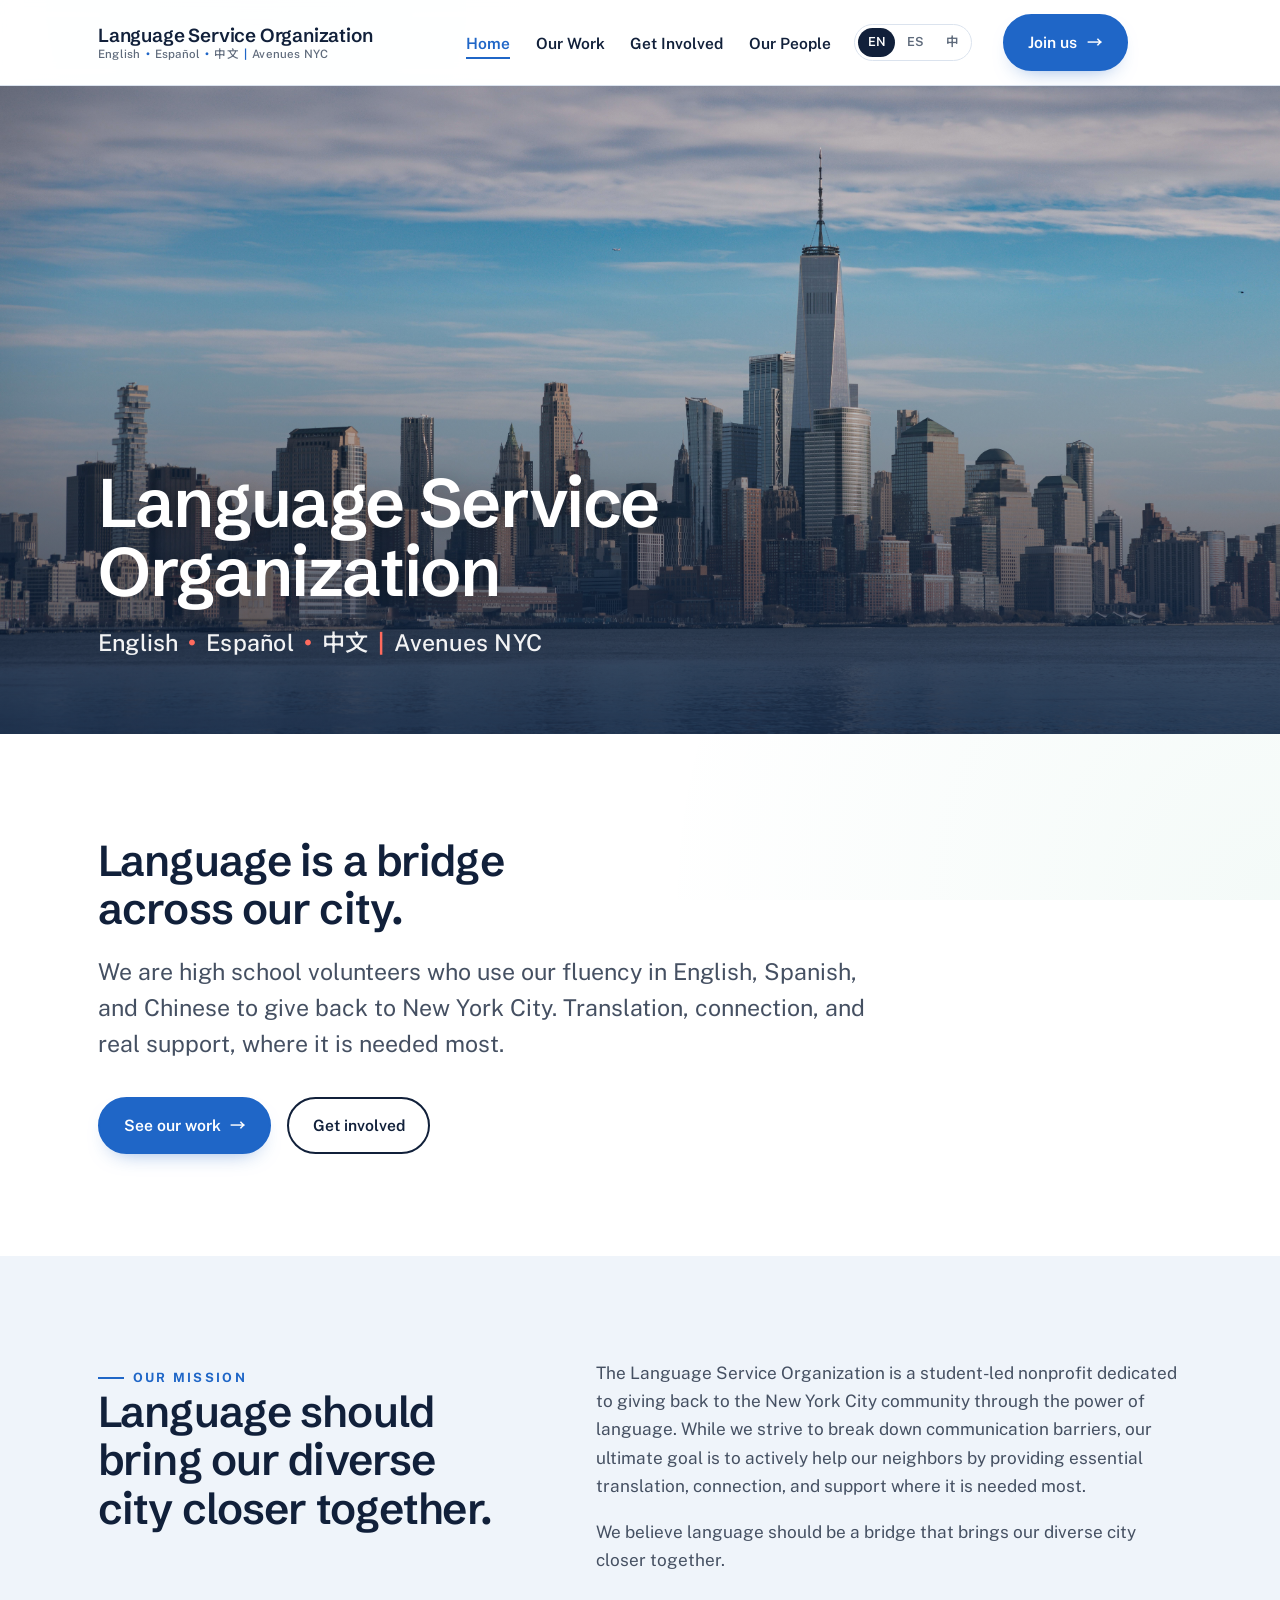
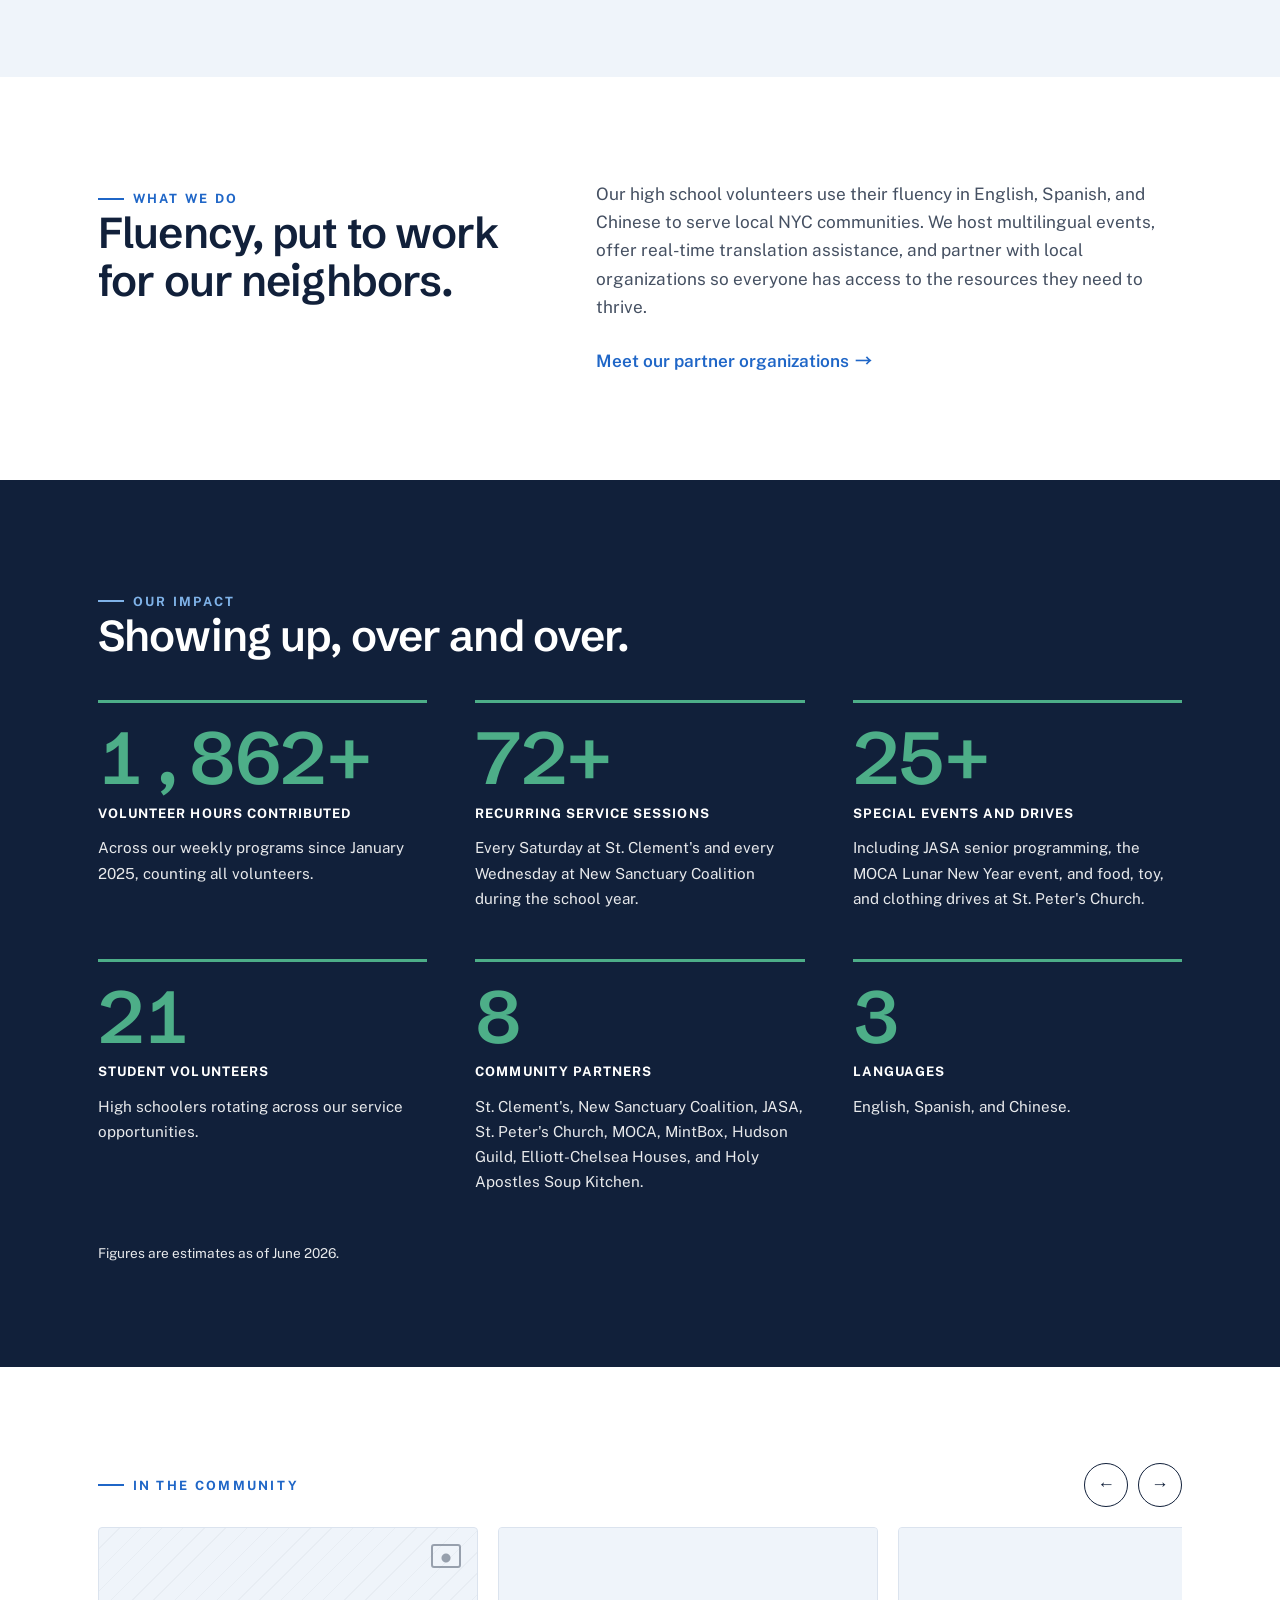
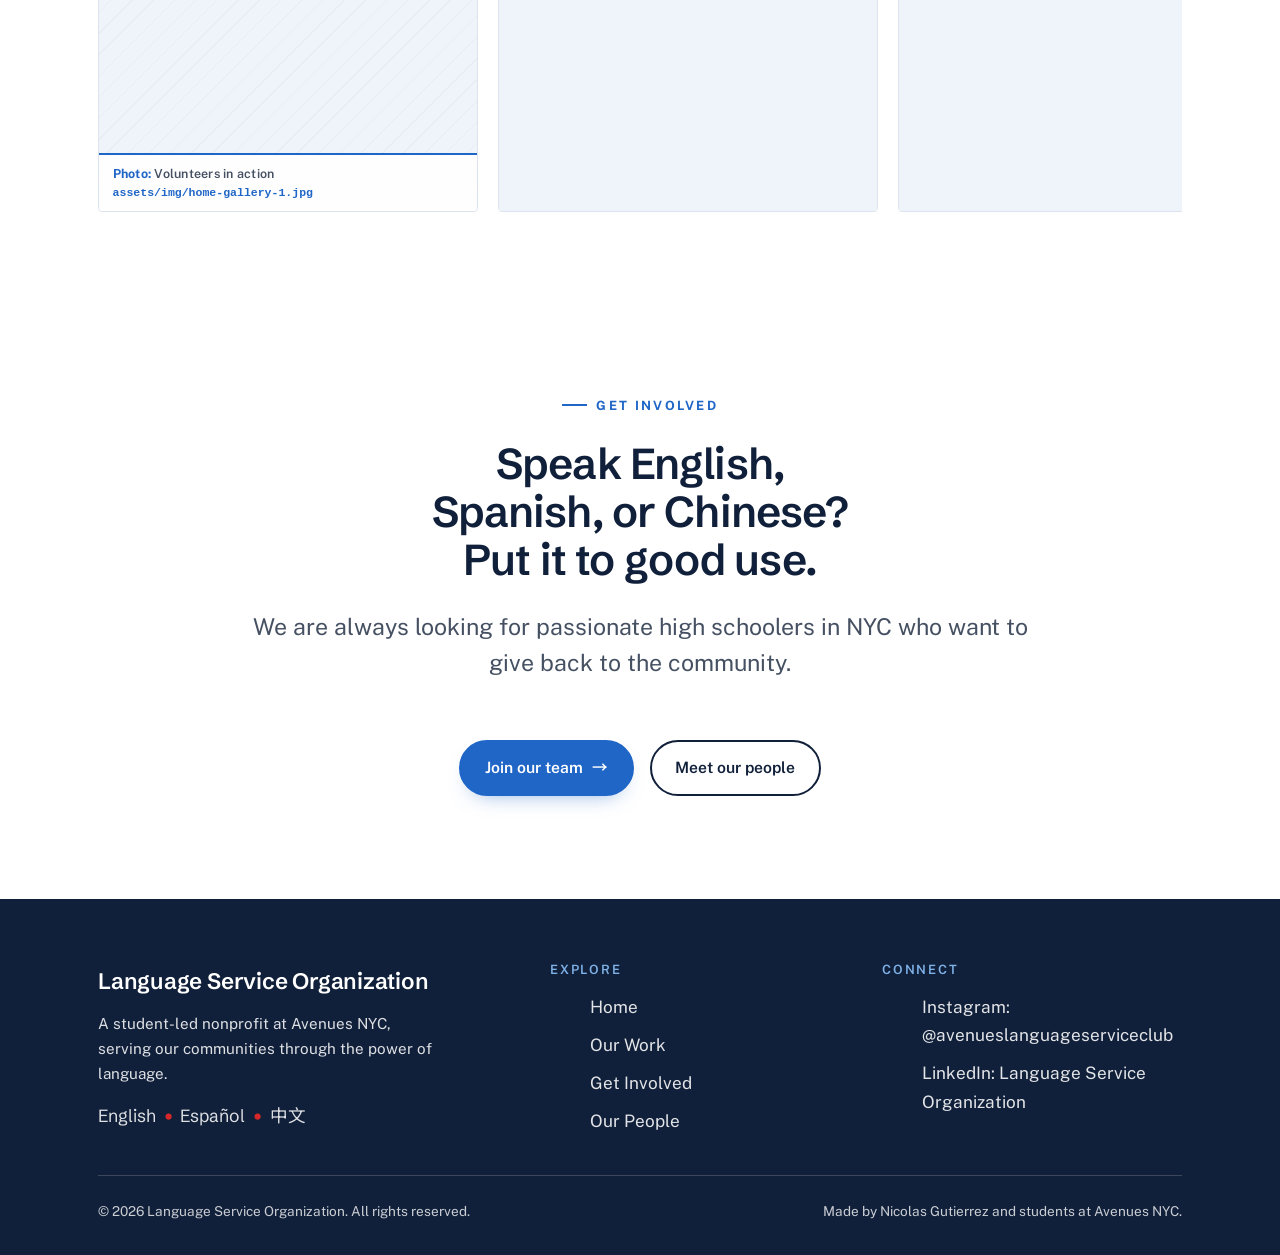
==== index.html @ 4ca7ca71 "Move Our impact section above the photo gallery on the home page" ====
<!DOCTYPE html>
<html lang="en">
<head>
  <meta charset="UTF-8" />
  <meta name="viewport" content="width=device-width, initial-scale=1.0" />
  <title>Language Service Organization | Avenues NYC</title>
  <meta name="description" content="A student-led nonprofit at Avenues NYC using English, Spanish, and Chinese to serve New York City communities through translation, connection, and support." />

  <!-- Canonical URL: the exact host + path GitHub Pages serves this page at -->
  <link rel="canonical" href="https://languageserviceclub.com/" />
  <!-- Google Search Console verification (HTML-tag method). The head is static, so
       Google sees this without running JS. TODO: replace REPLACE_WITH_GSC_TOKEN with the
       exact content value GSC gives you under "HTML tag", then keep this tag permanently. -->
  <meta name="google-site-verification" content="REPLACE_WITH_GSC_TOKEN" />

  <!-- Open Graph (link previews on Facebook, LinkedIn, iMessage, Slack, etc.) -->
  <meta property="og:type" content="website" />
  <meta property="og:site_name" content="Language Service Organization" />
  <meta property="og:locale" content="en_US" />
  <meta property="og:title" content="Language Service Organization | Avenues NYC" />
  <meta property="og:description" content="A student-led nonprofit at Avenues NYC using English, Spanish, and Chinese to serve New York City communities through translation, connection, and support." />
  <meta property="og:url" content="https://languageserviceclub.com/" />
  <meta property="og:image" content="https://languageserviceclub.com/assets/img/home-hero.jpg" />
  <!-- Twitter / X card -->
  <meta name="twitter:card" content="summary_large_image" />
  <meta name="twitter:title" content="Language Service Organization | Avenues NYC" />
  <meta name="twitter:description" content="A student-led nonprofit at Avenues NYC using English, Spanish, and Chinese to serve New York City communities through translation, connection, and support." />
  <meta name="twitter:image" content="https://languageserviceclub.com/assets/img/home-hero.jpg" />

  <!-- Structured data: the organization (same entity across every page) -->
  <script type="application/ld+json">
  {
    "@context": "https://schema.org",
    "@type": "Organization",
    "name": "Language Service Organization",
    "alternateName": "LSO",
    "url": "https://languageserviceclub.com/",
    "description": "A student-led nonprofit at Avenues NYC using English, Spanish, and Chinese to serve New York City communities through translation, connection, and support.",
    "sameAs": [
      "https://www.linkedin.com/company/language-service-organization/",
      "https://www.instagram.com/avenueslanguageserviceclub"
    ]
  }
  </script>

  <link rel="preconnect" href="https://fonts.googleapis.com" />
  <link rel="preconnect" href="https://fonts.gstatic.com" crossorigin />
  <link href="https://fonts.googleapis.com/css2?family=Schibsted+Grotesk:wght@400;500;600;700&family=Public+Sans:ital,wght@0,400;0,500;0,600;0,700;1,400&family=Noto+Sans+SC:wght@400;500;700&display=swap" rel="stylesheet" />
  <link rel="stylesheet" href="assets/css/styles.css" />
</head>
<body>
  <a class="skip-link" href="#main">Skip to content</a>

  <!-- ============ HEADER / NAV ============ -->
  <header class="site-header">
    <div class="wrap nav">
      <a class="brand" href="index.html" aria-label="Language Service Organization home">
        <span class="brand__name">Language Service Organization</span>
        <span class="brand__tag">English <span class="dot">•</span> Español <span class="dot">•</span> 中文 <span class="dot">|</span> Avenues NYC</span>
      </a>

      <button class="nav__toggle" aria-expanded="false" aria-controls="nav-menu" aria-label="Open menu">
        <span></span>
      </button>

      <nav class="nav__menu" id="nav-menu" aria-label="Primary">
        <ul class="nav__links">
          <li><a href="index.html" aria-current="page" data-i18n="nav.home">Home</a></li>
          <li><a href="our-work.html" data-i18n="nav.work">Our Work</a></li>
          <li><a href="get-involved.html" data-i18n="nav.involved">Get Involved</a></li>
          <li><a href="our-people.html" data-i18n="nav.people">Our People</a></li>
        </ul>
        <div class="lang-switch" role="group" aria-label="Choose language">
          <button type="button" data-lang="en" aria-pressed="true">EN</button>
          <button type="button" data-lang="es">ES</button>
          <button type="button" data-lang="zh">中</button>
        </div>
        <a class="btn nav__cta" href="get-involved.html" data-i18n="nav.cta">Join us <span class="arrow" aria-hidden="true">&rarr;</span></a>
      </nav>
      <div class="nav-backdrop" aria-hidden="true"></div>
    </div>
  </header>

  <main id="main">
    <!-- ============ HERO BANNER (full-width, shared component) ============ -->
    <section class="hero-banner" aria-label="Language Service Organization">
      <div class="placeholder hero-banner__bg" aria-hidden="true">
        <p class="placeholder__label">NYC skyline or volunteers at a community event <span class="placeholder__file">assets/img/home-hero.jpg</span></p>
        <img class="placeholder__img" src="assets/img/home-hero.jpg" alt="" />
      </div>
      <div class="hero-banner__overlay" aria-hidden="true"></div>
      <div class="wrap hero-banner__inner">
        <h1 class="hero-banner__name" data-load="2">Language Service Organization</h1>
        <p class="hero-banner__tag" data-load="3">English <span class="dot">•</span> Español <span class="dot">•</span> 中文 <span class="dot">|</span> Avenues NYC</p>
      </div>
    </section>

    <!-- ============ INTRO ============ -->
    <section class="section intro" aria-labelledby="intro-h">
      <div class="wrap">
        <h2 class="intro__title" id="intro-h" data-reveal>Language is a bridge across our city.</h2>
        <p class="lede" data-reveal data-delay="1">We are high school volunteers who use our fluency in English, Spanish, and Chinese to give back to New York City. Translation, connection, and real support, where it is needed most.</p>
        <div class="hero__actions" data-reveal data-delay="2">
          <a class="btn" href="our-work.html">See our work <span class="arrow" aria-hidden="true">&rarr;</span></a>
          <a class="btn btn--ghost" href="get-involved.html">Get involved</a>
        </div>
      </div>
    </section>

    <!-- ============ MISSION ============ -->
    <section class="section section--paper-deep" aria-labelledby="mission-h">
      <div class="wrap split">
        <div class="split__aside" data-reveal>
          <span class="kicker">Our mission</span>
          <h2 id="mission-h">Language should bring our diverse city closer together.</h2>
        </div>
        <div class="split__main prose" data-reveal data-delay="1">
          <p>The Language Service Organization is a student-led nonprofit dedicated to giving back to the New York City community through the power of language. While we strive to break down communication barriers, our ultimate goal is to actively help our neighbors by providing essential translation, connection, and support where it is needed most.</p>
          <p>We believe language should be a bridge that brings our diverse city closer together.</p>
        </div>
      </div>
    </section>

    <!-- ============ WHAT WE DO ============ -->
    <section class="section" aria-labelledby="what-h">
      <div class="wrap split">
        <div class="split__aside" data-reveal>
          <span class="kicker">What we do</span>
          <h2 id="what-h">Fluency, put to work for our neighbors.</h2>
        </div>
        <div class="split__main prose" data-reveal data-delay="1">
          <p>Our high school volunteers use their fluency in English, Spanish, and Chinese to serve local NYC communities. We host multilingual events, offer real-time translation assistance, and partner with local organizations so everyone has access to the resources they need to thrive.</p>
          <p class="card__link"><a class="link-arrow" href="our-work.html">Meet our partner organizations <span aria-hidden="true">&rarr;</span></a></p>
        </div>
      </div>
    </section>

    <!-- ============ IMPACT STATS ============ -->
    <section class="section section--ink" aria-labelledby="impact-h">
      <div class="wrap">
        <span class="kicker" data-reveal>Our impact</span>
        <h2 id="impact-h" data-reveal>Showing up, over and over.</h2>
        <div class="impact-grid">
          <div class="stat" data-reveal>
            <div class="stat__num" data-count="2200" data-suffix="+">2,200+</div>
            <div class="stat__label">Volunteer hours contributed</div>
            <p class="stat__desc">Across our weekly programs since January 2025, counting all volunteers.</p>
          </div>
          <div class="stat" data-reveal data-delay="1">
            <div class="stat__num" data-count="85" data-suffix="+">85+</div>
            <div class="stat__label">Recurring service sessions</div>
            <p class="stat__desc">Every Saturday at St. Clement's and every Wednesday at New Sanctuary Coalition during the school year.</p>
          </div>
          <div class="stat" data-reveal data-delay="2">
            <div class="stat__num" data-count="30" data-suffix="+">30+</div>
            <div class="stat__label">Special events and drives</div>
            <p class="stat__desc">Including JASA senior programming, the MOCA Lunar New Year event, and food, toy, and clothing drives at St. Peter's Church.</p>
          </div>
          <div class="stat" data-reveal>
            <div class="stat__num" data-count="25">25</div>
            <div class="stat__label">Student volunteers</div>
            <p class="stat__desc">High schoolers rotating across our service opportunities.</p>
          </div>
          <div class="stat" data-reveal data-delay="1">
            <div class="stat__num" data-count="9">9</div>
            <div class="stat__label">Community partners</div>
            <p class="stat__desc">St. Clement's, New Sanctuary Coalition, JASA, St. Peter's Church, MOCA, MintBox, Hudson Guild, Elliott-Chelsea Houses, and Holy Apostles Soup Kitchen.</p>
          </div>
          <div class="stat" data-reveal data-delay="2">
            <div class="stat__num" data-count="3">3</div>
            <div class="stat__label">Languages</div>
            <p class="stat__desc">English, Spanish, and Chinese.</p>
          </div>
        </div>
        <p class="impact-note" data-reveal>Figures are estimates as of June 2026.</p>
      </div>
    </section>

    <!-- ============ PHOTO GALLERY (scrollable) ============ -->
    <section class="section section--tight" aria-label="Photos from our work">
      <div class="wrap">
        <div class="gallery" data-gallery data-reveal>
          <div class="gallery__head">
            <span class="kicker">In the community</span>
            <div class="gallery__controls">
              <button type="button" class="gallery__btn" data-gallery-prev aria-label="Previous photos"><span aria-hidden="true">&larr;</span></button>
              <button type="button" class="gallery__btn" data-gallery-next aria-label="Next photos"><span aria-hidden="true">&rarr;</span></button>
            </div>
          </div>
          <div class="gallery__track" tabindex="0" role="group" aria-label="Photo gallery, scroll to see more">
            <div class="placeholder">
              <p class="placeholder__label">Volunteers in action <span class="placeholder__file">assets/img/home-gallery-1.jpg</span></p>
              <img loading="lazy" decoding="async" class="placeholder__img" src="assets/img/home-gallery-1.jpg" alt="LSO volunteers helping at a community event" />
            </div>
            <div class="placeholder">
              <p class="placeholder__label">A multilingual event <span class="placeholder__file">assets/img/home-gallery-2.jpg</span></p>
              <img loading="lazy" decoding="async" class="placeholder__img" src="assets/img/home-gallery-2.jpg" alt="A multilingual LSO event with community members" />
            </div>
            <div class="placeholder">
              <p class="placeholder__label">Our team together <span class="placeholder__file">assets/img/home-gallery-3.jpg</span></p>
              <img loading="lazy" decoding="async" class="placeholder__img" src="assets/img/home-gallery-3.jpg" alt="The LSO team together" />
            </div>
            <div class="placeholder">
              <p class="placeholder__label">Serving the community <span class="placeholder__file">assets/img/home-gallery-4.jpg</span></p>
              <img loading="lazy" decoding="async" class="placeholder__img" src="assets/img/home-gallery-4.jpg" alt="LSO volunteers serving the community" />
            </div>
            <div class="placeholder">
              <p class="placeholder__label">A celebration <span class="placeholder__file">assets/img/home-gallery-5.jpg</span></p>
              <img loading="lazy" decoding="async" class="placeholder__img" src="assets/img/home-gallery-5.jpg" alt="A cultural celebration hosted by LSO" />
            </div>
            <div class="placeholder">
              <p class="placeholder__label">Volunteers at work <span class="placeholder__file">assets/img/home-gallery-6.jpg</span></p>
              <img loading="lazy" decoding="async" class="placeholder__img" src="assets/img/home-gallery-6.jpg" alt="LSO volunteers at work" />
            </div>
          </div>
        </div>
      </div>
    </section>

    <!-- ============ CTA BAND ============ -->
    <section class="section cta-band" aria-labelledby="cta-h">
      <div class="wrap">
        <span class="kicker" data-reveal>Get involved</span>
        <h2 id="cta-h" data-reveal>Speak English, Spanish, or Chinese? Put it to good use.</h2>
        <p class="lede" data-reveal data-delay="1">We are always looking for passionate high schoolers in NYC who want to give back to the community.</p>
        <div class="hero__actions" data-reveal data-delay="2">
          <a class="btn" href="get-involved.html">Join our team <span class="arrow" aria-hidden="true">&rarr;</span></a>
          <a class="btn btn--ghost" href="our-people.html">Meet our people</a>
        </div>
      </div>
    </section>
  </main>

  <!-- ============ FOOTER ============ -->
  <footer class="site-footer">
    <div class="wrap">
      <div class="footer__top">
        <div class="footer__brand">
          <span class="brand__name">Language Service Organization</span>
          <p>A student-led nonprofit at Avenues NYC, serving our communities through the power of language.</p>
          <p class="trilingual-mini">English <span class="dot">•</span> Español <span class="dot">•</span> 中文</p>
        </div>
        <div class="footer__col">
          <h4>Explore</h4>
          <ul>
            <li><a href="index.html">Home</a></li>
            <li><a href="our-work.html">Our Work</a></li>
            <li><a href="get-involved.html">Get Involved</a></li>
            <li><a href="our-people.html">Our People</a></li>
          </ul>
        </div>
        <div class="footer__col">
          <h4>Connect</h4>
          <ul>
            <li><a href="https://instagram.com/avenueslanguageserviceclub" target="_blank" rel="noopener">Instagram: @avenueslanguageserviceclub</a></li>
            <li><a href="https://www.linkedin.com/company/111957608/" target="_blank" rel="noopener">LinkedIn: Language Service Organization</a></li>
          </ul>
        </div>
      </div>
      <div class="footer__bottom">
        <span>&copy; <span data-year>2026</span> Language Service Organization. All rights reserved.</span>
        <span>Made by Nicolas Gutierrez and students at Avenues NYC.</span>
      </div>
    </div>
  </footer>

  <script src="assets/js/main.js" defer></script>
</body>
</html>
---- assets/css/styles.css ----
/* =========================================================================
   Language Service Organization
   Aesthetic: "Clear Civic"
   - White and light blue-grey backgrounds, near-black navy text
   - Navy as the dominant dark, blue as the primary accent, green as the
     secondary highlight, red reserved for the language-separator dots
   - Fraunces (display serif) + Public Sans (civic body) + Noto SC (CJK)
   - The trilingual tagline's bullet becomes a recurring connective motif
   ========================================================================= */

/* ---------- Design tokens ----------
   Note: a few legacy variable names are kept (--paper, --vermilion, --marigold)
   so the rest of the stylesheet stays stable. Their VALUES now carry the new
   palette: --vermilion is the primary blue, --marigold is the green highlight,
   --paper is white. Plain-named tokens below are preferred for new code.       */
:root {
  /* Palette */
  --white:        #FFFFFF;
  --bg-alt:       #EFF4FA;   /* light blue-grey alternating sections */
  --bg-tint:      #E1ECF7;   /* light blue tint (placeholders, badges) */
  --navy:         #14315B;   /* dominant dark: footer, impact band */
  --navy-deep:    #0E2342;
  --blue:         #1F66C7;   /* primary accent: buttons, links, nav */
  --blue-deep:    #154E9E;
  --blue-light:   #7FB2E8;   /* light blue accent on dark backgrounds */
  --green:        #1F8A66;   /* secondary accent (muted) */
  --green-light:  #4DAE88;   /* soft green highlight on dark backgrounds */
  --red:          #D62828;   /* the language-separator dot motif */
  --red-deep:     #B11E1E;

  /* Legacy aliases mapped to the new palette */
  --paper:        var(--white);
  --paper-deep:   var(--bg-alt);
  --ink:          #11203A;   /* near-black navy text */
  --ink-soft:     #455062;   /* grey body text */
  --ink-faint:    #5E6A7B;   /* readable grey for small meta text */
  --vermilion:    var(--blue);
  --vermilion-deep:var(--blue-deep);
  --marigold:     var(--green-light);
  --sage:         var(--green);
  --line:         #DBE3EE;
  --paper-card:   #FFFFFF;

  /* Type */
  --font-display: "Schibsted Grotesk", "Noto Sans SC", -apple-system, BlinkMacSystemFont, "Segoe UI", Helvetica, sans-serif;
  --font-body:    "Public Sans", "Noto Sans SC", -apple-system, BlinkMacSystemFont, "Segoe UI", Helvetica, sans-serif;

  /* Spacing scale */
  --space-1: 0.5rem;
  --space-2: 1rem;
  --space-3: 1.5rem;
  --space-4: 2.5rem;
  --space-5: 4rem;
  --space-6: 6rem;
  --space-7: 9rem;

  /* Layout */
  --maxw: 1180px;
  --gutter: clamp(1.25rem, 5vw, 4rem);
  --radius: 4px;

  --shadow: 0 1px 0 var(--line), 0 18px 40px -28px rgba(21, 34, 50, 0.45);
  --ease: cubic-bezier(0.22, 1, 0.36, 1);
}

/* ---------- Reset ---------- */
*, *::before, *::after { box-sizing: border-box; }
* { margin: 0; }
html { -webkit-text-size-adjust: 100%; scroll-behavior: smooth; }
@media (prefers-reduced-motion: reduce) {
  html { scroll-behavior: auto; }
  *, *::before, *::after { animation-duration: 0.001ms !important; transition-duration: 0.001ms !important; }
}

body {
  font-family: var(--font-body);
  background: var(--paper);
  color: var(--ink);
  line-height: 1.65;
  font-size: clamp(1rem, 0.96rem + 0.2vw, 1.075rem);
  -webkit-font-smoothing: antialiased;
  text-rendering: optimizeLegibility;
  /* Faint tint via layered gradients (light blue + green) */
  background-image:
    radial-gradient(circle at 20% 0%, rgba(31, 102, 199, 0.05), transparent 45%),
    radial-gradient(circle at 100% 100%, rgba(31, 158, 115, 0.05), transparent 40%);
  background-attachment: fixed;
}

img { max-width: 100%; display: block; }
a { color: inherit; }

/* ---------- Typography ---------- */
h1, h2, h3, h4 {
  font-family: var(--font-display);
  font-weight: 600;
  line-height: 1.12;
  letter-spacing: -0.02em;
  text-wrap: balance;
}
h1 { font-size: clamp(2.4rem, 1.6rem + 3.4vw, 4.2rem); font-weight: 600; }
h2 { font-size: clamp(1.9rem, 1.4rem + 2vw, 2.7rem); }
h3 { font-size: clamp(1.25rem, 1.1rem + 0.8vw, 1.6rem); }
p { max-width: 64ch; }

.kicker {
  font-family: var(--font-body);
  font-size: 0.8rem;
  font-weight: 700;
  letter-spacing: 0.18em;
  text-transform: uppercase;
  color: var(--vermilion);
  display: inline-flex;
  align-items: center;
  gap: 0.7em;
}
.kicker::before {
  content: "";
  width: 1.6rem; height: 2px;
  background: var(--vermilion);
  display: inline-block;
}

/* The recurring connective dot motif (the language separator, in red) */
.dot { color: var(--red); font-weight: 700; padding: 0 0.15em; }

/* ---------- Layout helpers ---------- */
.wrap { width: min(100% - 2rem, var(--maxw)); margin-inline: auto; padding-inline: max(0px, calc((var(--gutter) - 1rem))); }
.section { padding-block: clamp(3.5rem, 8vw, var(--space-7)); }
.section--tight { padding-block: clamp(2.5rem, 5vw, var(--space-5)); }
.lede { font-size: clamp(1.15rem, 1.05rem + 0.5vw, 1.45rem); color: var(--ink-soft); max-width: 56ch; line-height: 1.55; }

/* Accessibility utilities */
.visually-hidden {
  position: absolute !important; width: 1px; height: 1px;
  padding: 0; margin: -1px; overflow: hidden; clip: rect(0 0 0 0); white-space: nowrap; border: 0;
}
.skip-link {
  position: absolute; left: 1rem; top: -100%;
  background: var(--ink); color: var(--paper);
  padding: 0.75rem 1.25rem; border-radius: var(--radius); z-index: 200;
  font-weight: 600; transition: top 0.2s var(--ease);
}
.skip-link:focus { top: 1rem; }

:focus-visible {
  outline: 3px solid var(--vermilion);
  outline-offset: 3px;
  border-radius: 2px;
}

/* ---------- Buttons & links ---------- */
.btn {
  --btn-bg: var(--vermilion);
  --btn-fg: var(--paper);
  display: inline-flex; align-items: center; gap: 0.6em;
  font-family: var(--font-body); font-weight: 600; font-size: 0.98rem;
  padding: 0.85em 1.5em;
  background: var(--btn-bg); color: var(--btn-fg);
  border: 2px solid var(--btn-bg);
  border-radius: 999px;
  text-decoration: none;
  cursor: pointer;
  transition: transform 0.25s var(--ease), background 0.25s var(--ease), color 0.25s var(--ease), box-shadow 0.25s var(--ease);
  box-shadow: 0 10px 22px -14px rgba(31, 102, 199, 0.65);
}
.btn:hover { transform: translateY(-2px); background: var(--vermilion-deep); border-color: var(--vermilion-deep); }
.btn .arrow { transition: transform 0.25s var(--ease); }
.btn:hover .arrow { transform: translateX(4px); }

.btn--ghost {
  --btn-bg: transparent; --btn-fg: var(--ink);
  border-color: var(--ink);
  box-shadow: none;
}
.btn--ghost:hover { background: var(--ink); color: var(--paper); border-color: var(--ink); }

.link-arrow {
  display: inline-flex; align-items: center; gap: 0.4em;
  font-weight: 600; color: var(--vermilion); text-decoration: none;
  border-bottom: 2px solid transparent;
  transition: border-color 0.2s var(--ease), gap 0.2s var(--ease);
}
.link-arrow:hover { border-color: var(--vermilion); gap: 0.7em; }

/* =========================================================================
   Header / Nav
   ========================================================================= */
.site-header {
  position: sticky; top: 0; z-index: 100;
  background: color-mix(in srgb, var(--paper) 88%, transparent);
  backdrop-filter: blur(10px);
  border-bottom: 1px solid var(--line);
}
.nav {
  display: flex; align-items: center; justify-content: space-between;
  gap: var(--space-2);
  padding-block: 0.9rem;
}
.brand {
  display: flex; flex-direction: column;
  text-decoration: none; color: var(--ink);
  line-height: 1.05;
}
.brand__name {
  font-family: var(--font-display); font-weight: 600;
  font-size: 1.18rem; letter-spacing: -0.01em;
}
.brand__tag {
  font-size: 0.72rem; color: var(--ink-faint); font-weight: 500;
  letter-spacing: 0.02em; margin-top: 0.15rem;
}
.brand__tag .dot { color: var(--vermilion); }

.nav__menu { display: flex; align-items: center; gap: clamp(0.9rem, 1.8vw, 1.8rem); }

.nav__links {
  display: flex; align-items: center; gap: clamp(1rem, 2vw, 2.2rem);
  list-style: none;
}
.nav__links a {
  text-decoration: none; color: var(--ink); font-weight: 600; font-size: 0.97rem;
  padding: 0.35rem 0; position: relative;
}
.nav__links a::after {
  content: ""; position: absolute; left: 0; bottom: -2px; height: 2px; width: 0;
  background: var(--vermilion); transition: width 0.25s var(--ease);
}
.nav__links a:hover::after,
.nav__links a[aria-current="page"]::after { width: 100%; }
.nav__links a[aria-current="page"] { color: var(--vermilion); }

.nav__cta { margin-left: 0.5rem; }

/* Language switcher scaffold (English only for now; wired for es/zh later) */
.lang-switch {
  display: inline-flex; gap: 0.15rem; align-items: center;
  border: 1px solid var(--line); border-radius: 999px; padding: 0.2rem;
}
.lang-switch button {
  font: inherit; font-size: 0.78rem; font-weight: 600;
  border: 0; background: transparent; color: var(--ink-faint);
  padding: 0.25rem 0.6rem; border-radius: 999px; cursor: pointer;
  transition: background 0.2s var(--ease), color 0.2s var(--ease);
}
.lang-switch button[aria-pressed="true"] { background: var(--ink); color: var(--paper); }
.lang-switch button:disabled { cursor: not-allowed; opacity: 0.55; }

/* Hamburger */
.nav__toggle {
  display: none;
  background: transparent; border: 1px solid var(--line); border-radius: var(--radius);
  width: 44px; height: 44px; cursor: pointer; padding: 0;
  align-items: center; justify-content: center;
}
.nav__toggle span, .nav__toggle span::before, .nav__toggle span::after {
  content: ""; display: block; width: 22px; height: 2px; background: var(--ink);
  transition: transform 0.3s var(--ease), opacity 0.2s var(--ease);
}
.nav__toggle span { position: relative; }
.nav__toggle span::before { position: absolute; top: -7px; }
.nav__toggle span::after { position: absolute; top: 7px; }
.nav__toggle[aria-expanded="true"] span { background: transparent; }
.nav__toggle[aria-expanded="true"] span::before { transform: translateY(7px) rotate(45deg); }
.nav__toggle[aria-expanded="true"] span::after { transform: translateY(-7px) rotate(-45deg); }

@media (max-width: 860px) {
  .nav__toggle { display: inline-flex; }
  .nav__menu {
    position: fixed; inset: 0 0 0 auto; width: min(82vw, 340px);
    background: var(--paper); border-left: 1px solid var(--line);
    transform: translateX(100%); transition: transform 0.35s var(--ease);
    padding: 6rem var(--gutter) 2rem; box-shadow: -30px 0 60px -40px rgba(21,34,50,0.5);
    display: flex; flex-direction: column; align-items: flex-start;
  }
  .nav__menu[data-open="true"] { transform: translateX(0); }
  .nav__links { flex-direction: column; align-items: flex-start; gap: 1.4rem; font-size: 1.15rem; }
  .nav__links a { font-size: 1.15rem; }
  .nav__cta { margin: 1rem 0 0; }
  .lang-switch { margin-top: 1.5rem; }
  .nav-backdrop {
    position: fixed; inset: 0; background: rgba(21,34,50,0.4);
    opacity: 0; pointer-events: none; transition: opacity 0.3s var(--ease); z-index: 90;
  }
  .nav-backdrop[data-open="true"] { opacity: 1; pointer-events: auto; }
}

/* =========================================================================
   Hero banner (full-width photo with overlaid wordmark)
   ========================================================================= */
.hero-banner {
  position: relative; isolation: isolate; overflow: hidden;
  display: flex; align-items: flex-end;
  min-height: clamp(440px, 72vh, 700px);
  background: var(--navy);
}
.hero__actions { display: flex; flex-wrap: wrap; gap: 1rem; margin-top: 2.2rem; }

/* The labeled placeholder fills the banner; darkened so white text reads */
.placeholder.hero-banner__bg {
  position: absolute; inset: 0; z-index: 0; min-height: 0;
  border: 0; border-radius: 0; align-items: flex-start;
  background:
    repeating-linear-gradient(135deg, transparent 0 16px, rgba(255,255,255,0.045) 16px 17px),
    var(--navy);
}
.hero-banner__bg .placeholder__label {
  width: auto; margin: 1.1rem; border-top: 0;
  border: 1px solid color-mix(in srgb, var(--paper) 35%, transparent);
  border-radius: 999px;
}
/* Gradient overlay: clearer at top, darker at the bottom for the text */
.hero-banner__overlay {
  position: absolute; inset: 0; z-index: 1; pointer-events: none;
  background: linear-gradient(to bottom,
    rgba(14,35,66,0.20) 0%,
    rgba(14,35,66,0.05) 32%,
    rgba(14,35,66,0.55) 76%,
    rgba(14,35,66,0.82) 100%);
}
.hero-banner__inner {
  position: relative; z-index: 2; color: var(--paper);
  padding-block: clamp(2.5rem, 6vw, 4.5rem);
}
.hero-banner .kicker { color: var(--blue-light); }
.hero-banner .kicker::before { background: var(--blue-light); }
.hero-banner__name {
  margin-top: 0.85rem; color: #fff;
  font-size: clamp(2.2rem, 1.4rem + 3.6vw, 4.4rem);
  line-height: 1.02; max-width: 18ch;
  text-shadow: 0 2px 24px rgba(0,0,0,0.30);
}
.hero-banner__tag {
  margin-top: 1.05rem;
  font-size: clamp(1.05rem, 0.92rem + 0.7vw, 1.45rem);
  font-weight: 500; letter-spacing: 0.01em;
  color: color-mix(in srgb, #fff 94%, transparent);
}
.hero-banner__tag .dot { color: #FF6B5E; }
.hero-banner__badge {
  display: inline-flex; align-items: baseline; gap: 0.5em;
  margin-top: 1.6rem; padding: 0.55rem 1.1rem;
  border: 1px solid color-mix(in srgb, var(--paper) 40%, transparent);
  border-radius: 999px; backdrop-filter: blur(4px);
  background: color-mix(in srgb, var(--navy) 35%, transparent);
  font-size: 0.92rem; font-weight: 600; letter-spacing: 0.02em;
}
.hero-banner__badge b { font-family: var(--font-display); font-size: 1.25rem; color: var(--marigold); }

/* Shorter banner on small screens, text still scales via clamp */
@media (max-width: 640px) {
  .hero-banner { min-height: clamp(320px, 56vh, 440px); }
  .hero-banner__name { max-width: 100%; }
}

/* Intro statement below the banner */
.intro__title { max-width: 20ch; }
.intro .lede { margin-top: 1.3rem; }

/* =========================================================================
   Photo placeholders (clearly labeled)
   ========================================================================= */
.placeholder {
  position: relative;
  background:
    repeating-linear-gradient(135deg, transparent 0 14px, rgba(21,34,50,0.035) 14px 15px),
    var(--paper-deep);
  border: 1px solid var(--line);
  border-radius: var(--radius);
  display: flex; align-items: flex-end; justify-content: flex-start;
  overflow: hidden; min-height: 180px;
  color: var(--ink-soft);
}
.placeholder::before {
  content: "";
  position: absolute; top: 1rem; right: 1rem;
  width: 30px; height: 24px; border-radius: 3px;
  border: 2px solid var(--ink-faint);
  background:
    radial-gradient(circle at 50% 60%, var(--ink-faint) 0 4px, transparent 5px);
  opacity: 0.6;
}
.placeholder__label {
  position: relative;
  font-size: 0.78rem; font-weight: 600; letter-spacing: 0.02em; line-height: 1.4;
  background: color-mix(in srgb, var(--paper) 92%, transparent);
  border-top: 2px solid var(--vermilion);
  padding: 0.6rem 0.85rem; margin: 0;
  width: 100%;
}
.placeholder__label::before { content: "Photo: "; color: var(--vermilion); font-weight: 700; }
/* The exact file name to upload for this slot */
.placeholder__file {
  display: block; margin-top: 0.2rem;
  font-family: ui-monospace, SFMono-Regular, Menlo, Consolas, monospace;
  font-size: 0.72rem; font-weight: 600; color: var(--blue);
  letter-spacing: 0; word-break: break-all;
}
/* The real photo: covers the placeholder once it loads, hidden by JS if missing.
   DEFAULT = object-fit: cover, so any photo (landscape, portrait, or square)
   fills its tile and crops to the centre. The tile's shape is set by its
   container, so every tile in a row stays the same size no matter the original
   image. To shift the crop on one photo, add inline object-position to it. */
.placeholder__img {
  position: absolute; inset: 0; z-index: 2;
  width: 100%; height: 100%; object-fit: cover; object-position: 50% 50%; display: block;
  background: var(--bg-alt);
}
/* OVERRIDE: show a photo in FULL with no cropping (object-fit: contain).
   Add the class `is-full` to that one <img>, e.g.
     <img class="placeholder__img is-full" src="assets/img/event-jasa1.jpg" alt="..." />
   The whole image is shown, letterboxed on a soft matte where it doesn't fill
   the tile. Use it for photos where cropping would cut off something important. */
.placeholder__img.is-full {
  object-fit: contain;
  background: var(--bg-tint);
}

/* =========================================================================
   Mission / generic prose blocks
   ========================================================================= */
.split {
  display: grid; grid-template-columns: 0.85fr 1.15fr; gap: clamp(1.5rem, 5vw, 4rem);
  align-items: start;
}
.split__aside h2 { position: sticky; top: 6rem; }
@media (max-width: 760px) { .split { grid-template-columns: 1fr; } .split__aside h2 { position: static; } }

.prose p + p { margin-top: 1.1rem; }
.prose p { color: var(--ink-soft); }

.section--ink { background: var(--ink); color: var(--paper); }
.section--ink h2, .section--ink h3 { color: var(--paper); }
.section--ink p { color: color-mix(in srgb, var(--paper) 90%, transparent); }
.section--ink .kicker { color: var(--blue-light); }
.section--ink .kicker::before { background: var(--blue-light); }

.section--paper-deep { background: var(--paper-deep); }

/* =========================================================================
   Impact stats
   ========================================================================= */
.impact-grid {
  display: grid; margin-top: 2.5rem;
  grid-template-columns: repeat(3, 1fr);
  gap: clamp(1.75rem, 4vw, 3rem) clamp(1.5rem, 4vw, 3rem);
}
@media (max-width: 820px) { .impact-grid { grid-template-columns: repeat(2, 1fr); } }
@media (max-width: 520px) { .impact-grid { grid-template-columns: 1fr; } }
.stat { border-top: 3px solid var(--marigold); padding-top: 1.25rem; }
.stat__num {
  font-family: var(--font-display); font-weight: 600;
  font-size: clamp(2.9rem, 1.8rem + 4.2vw, 4.6rem); line-height: 0.95;
  color: var(--marigold); letter-spacing: -0.02em;
  font-variant-numeric: tabular-nums;
}
.stat__label {
  font-weight: 700; text-transform: uppercase; letter-spacing: 0.08em;
  font-size: 0.82rem; margin-top: 0.6rem; color: var(--paper);
}
.stat__desc { margin-top: 0.7rem; max-width: 42ch; font-size: 0.95rem; }
.impact-note {
  margin-top: clamp(2rem, 4vw, 3rem); font-size: 0.85rem;
  color: color-mix(in srgb, var(--paper) 72%, transparent);
}

/* =========================================================================
   Cards (partners, steps, people)
   ========================================================================= */
.grid-cards {
  display: grid; gap: clamp(1.25rem, 3vw, 2rem);
  grid-template-columns: repeat(auto-fill, minmax(290px, 1fr));
}
.card {
  background: var(--paper-card);
  border: 1px solid var(--line);
  border-radius: var(--radius);
  overflow: hidden;
  display: flex; flex-direction: column;
  transition: transform 0.3s var(--ease), box-shadow 0.3s var(--ease), border-color 0.3s var(--ease);
}
.card:hover { transform: translateY(-4px); box-shadow: var(--shadow); border-color: var(--marigold); }
.card .placeholder { min-height: 200px; border: 0; border-bottom: 1px solid var(--line); border-radius: 0; }
.card__body { padding: 1.4rem 1.5rem 1.6rem; display: flex; flex-direction: column; gap: 0.6rem; flex: 1; }
.card__title { display: flex; align-items: baseline; gap: 0.5rem; }
.card__title h3 { font-size: 1.35rem; }
.card__num {
  font-family: var(--font-body); font-weight: 700; font-size: 0.8rem;
  color: var(--vermilion); border: 2px solid var(--vermilion);
  border-radius: 999px; min-width: 1.9rem; height: 1.9rem;
  display: inline-flex; align-items: center; justify-content: center; flex-shrink: 0;
}
.card p { color: var(--ink-soft); font-size: 0.97rem; }
.card__link { margin-top: auto; padding-top: 0.5rem; }
.card .tags { display: flex; flex-wrap: wrap; gap: 0.4rem; margin-top: 0.3rem; }
.tag {
  font-size: 0.72rem; font-weight: 600; letter-spacing: 0.04em;
  background: var(--paper-deep); color: var(--ink-soft);
  padding: 0.25rem 0.6rem; border-radius: 999px;
}

/* Steps (Get Involved) */
.steps { counter-reset: step; display: grid; gap: 1.25rem; margin-top: 2.5rem; }
.step {
  display: grid; grid-template-columns: auto 1fr; gap: 1.25rem; align-items: start;
  background: var(--paper-card); border: 1px solid var(--line); border-radius: var(--radius);
  padding: 1.5rem 1.75rem;
  transition: border-color 0.3s var(--ease), transform 0.3s var(--ease);
}
.step:hover { border-color: var(--marigold); transform: translateX(4px); }
.step__num {
  font-family: var(--font-display); font-weight: 600; font-size: 2.4rem; line-height: 1;
  color: var(--vermilion);
}
.step h3 { font-size: 1.3rem; margin-bottom: 0.3rem; }
.step p { color: var(--ink-soft); }

/* People */
:root { --avatar-size: 132px; } /* one place to change EVERY avatar's diameter */

.people-grid {
  display: grid; gap: 1.25rem;
  grid-template-columns: repeat(auto-fill, minmax(220px, 1fr));
}
.people-grid--members {
  grid-template-columns: repeat(auto-fill, minmax(170px, 1fr));
}
.person {
  background: var(--paper-card); border: 1px solid var(--line); border-radius: var(--radius);
  overflow: hidden; display: flex; flex-direction: column; align-items: center; text-align: center;
  padding: 1.5rem 0.9rem 0.4rem;
  transition: border-color 0.3s var(--ease), transform 0.3s var(--ease), box-shadow 0.3s var(--ease);
}
.person:hover { border-color: var(--marigold); transform: translateY(-3px); box-shadow: var(--shadow); }

/* Uniform circular avatars.
   Every avatar is exactly --avatar-size across, no matter the original photo's
   shape or size. object-fit: cover fills the circle and crops to the centre;
   border-radius: 50% makes it round. To fine-tune ONE person's framing, add an
   inline object-position to that single <img> (see the note at the end). */
.person__photo {
  flex: 0 0 auto;
  width: var(--avatar-size); height: var(--avatar-size);
  aspect-ratio: 1 / 1; min-height: 0;
  border: 1px solid var(--line); border-radius: 50%;
  overflow: hidden;
  display: flex; align-items: center; justify-content: center;
  transition: border-color 0.3s var(--ease);
}
.person:hover .person__photo { border-color: var(--marigold); }
.person__photo::before { display: none; } /* hide the little camera glyph inside the circle */
.person__photo .placeholder__img {
  position: absolute; inset: 0; width: 100%; height: 100%;
  object-fit: cover; object-position: 50% 50%; /* default: centre crop */
  border-radius: 50%;
}
/* Empty-state label (shown only until a photo is added): centred and compact
   so it reads inside the round frame instead of a bottom bar. */
.person__photo .placeholder__label {
  position: static; width: auto; border-top: 0; background: transparent;
  padding: 0 0.6rem; text-align: center; font-size: 0.6rem; line-height: 1.3;
}
.person__photo .placeholder__file { font-size: 0.56rem; margin-top: 0.15rem; }

.person__info { padding: 0.9rem 0.5rem 1.2rem; }
.person h3 { font-size: 1.15rem; }
.person__role { color: var(--vermilion); font-weight: 600; font-size: 0.88rem; margin-top: 0.15rem; }
.person__email {
  display: inline-block; margin-top: 0.5rem; font-size: 0.82rem; color: var(--ink-faint);
  text-decoration: none; border-bottom: 1px solid transparent; word-break: break-word;
}
.person__email:hover { color: var(--vermilion); border-color: var(--vermilion); }

/* Email chips (Get Involved) */
.email-row { display: flex; flex-wrap: wrap; gap: 0.75rem; margin-top: 1.5rem; }
.email-chip {
  display: inline-flex; align-items: center; gap: 0.5rem;
  background: var(--paper-card); border: 1px solid var(--line); border-radius: 999px;
  padding: 0.6rem 1.1rem; text-decoration: none; font-weight: 600; font-size: 0.92rem;
  color: var(--ink);
  transition: border-color 0.2s var(--ease), transform 0.2s var(--ease), color 0.2s var(--ease);
}
.email-chip:hover { border-color: var(--vermilion); color: var(--vermilion); transform: translateY(-2px); }
.email-chip::before { content: "@"; color: var(--vermilion); font-family: var(--font-display); font-weight: 700; }

/* =========================================================================
   Page header band (interior pages)
   ========================================================================= */
.page-head { padding-block: clamp(3rem, 7vw, 5.5rem) clamp(2rem, 4vw, 3rem); }
.page-head h1 { margin-top: 1rem; }
.page-head .lede { margin-top: 1.4rem; }

/* CTA band */
.cta-band { text-align: center; }
.cta-band .wrap { display: flex; flex-direction: column; align-items: center; gap: 1.5rem; }
.cta-band h2 { max-width: 18ch; }
.cta-band .hero__actions { justify-content: center; }

/* Photo strip (Home) */
.photo-strip {
  display: grid; gap: 1.25rem; margin-top: 2.5rem;
  grid-template-columns: repeat(3, 1fr);
}
.photo-strip .placeholder { aspect-ratio: 4 / 3; min-height: 0; }
@media (max-width: 760px) { .photo-strip { grid-template-columns: 1fr; } }

/* =========================================================================
   Reusable responsive photo grid (use for ANY new multi-photo section)
   Drop a <div class="photo-grid"> around any number of .placeholder tiles and
   they auto-arrange into even columns that get fewer on narrow screens. Every
   tile is the same size and shape (square by default), photos fill via
   object-fit: cover, with consistent rounded corners and spacing — one designed
   gallery, not mismatched images. Works for any photo you add later.
   Variants: add `photo-grid--wide` for 4:3 tiles, `photo-grid--small` for more,
   smaller tiles. Tag any single photo with `is-full` to show it uncropped. */
.photo-grid {
  display: grid; gap: clamp(0.75rem, 2vw, 1.25rem);
  grid-template-columns: repeat(auto-fill, minmax(220px, 1fr));
}
.photo-grid .placeholder {
  aspect-ratio: 1 / 1; min-height: 0;
  border-radius: var(--radius); overflow: hidden;
}
.photo-grid--wide .placeholder { aspect-ratio: 4 / 3; }
.photo-grid--small { grid-template-columns: repeat(auto-fill, minmax(150px, 1fr)); }
@media (max-width: 520px) {
  .photo-grid { grid-template-columns: repeat(2, 1fr); }
}

/* Scrollable photo gallery (Home) */
.gallery { margin-top: 2rem; }
.gallery__head {
  display: flex; align-items: center; justify-content: space-between;
  gap: 1rem; margin-bottom: 1.25rem;
}
.gallery__controls { display: flex; gap: 0.6rem; }
.gallery__btn {
  width: 44px; height: 44px; border-radius: 999px;
  border: 1.5px solid var(--ink); background: var(--paper); color: var(--ink);
  cursor: pointer; font-size: 1.1rem; line-height: 1;
  display: inline-flex; align-items: center; justify-content: center;
  transition: background 0.2s var(--ease), color 0.2s var(--ease), transform 0.2s var(--ease);
}
.gallery__btn:hover { background: var(--ink); color: var(--paper); transform: translateY(-2px); }
.gallery__track {
  display: grid; grid-auto-flow: column;
  grid-auto-columns: clamp(250px, 60vw, 380px);
  gap: 1.25rem; overflow-x: auto; overscroll-behavior-x: contain;
  scroll-snap-type: x mandatory; scroll-behavior: smooth;
  padding-bottom: 1rem;
  scrollbar-width: thin; scrollbar-color: var(--line) transparent;
}
.gallery__track::-webkit-scrollbar { height: 8px; }
.gallery__track::-webkit-scrollbar-thumb { background: var(--line); border-radius: 999px; }
.gallery__track .placeholder { scroll-snap-align: start; aspect-ratio: 4 / 3; min-height: 0; }
@media (prefers-reduced-motion: reduce) { .gallery__track { scroll-behavior: auto; } }

/* Photo paired with text (Get Involved) */
.aside-photo { margin-top: 1.5rem; aspect-ratio: 4 / 3; }

/* =========================================================================
   Photo slider (sliding photos: many photos in one spot)
   One slide shows at a time; arrows, dots, swipe and gentle autoplay move
   between them. Each slide is a normal labeled placeholder, so any photo not
   yet uploaded simply shows its grey "Photo: filename" box and nothing breaks.
   ========================================================================= */
.slider { position: relative; overflow: hidden; }
.slider__track {
  display: flex; flex-wrap: nowrap;
  transition: transform 0.55s var(--ease);
  will-change: transform;
}
.slider__track > .placeholder {
  flex: 0 0 100%; width: 100%;
  aspect-ratio: 4 / 3; min-height: 0;
}
@media (prefers-reduced-motion: reduce) { .slider__track { transition: none; } }

.slider__btn {
  position: absolute; top: 50%; transform: translateY(-50%); z-index: 6;
  width: 38px; height: 38px; border-radius: 999px; border: 0;
  background: color-mix(in srgb, var(--ink) 55%, transparent); color: var(--paper);
  cursor: pointer; font-size: 1.4rem; line-height: 1;
  display: inline-flex; align-items: center; justify-content: center;
  opacity: 0; transition: opacity 0.2s var(--ease), background 0.2s var(--ease);
}
.slider:hover .slider__btn, .slider:focus-within .slider__btn { opacity: 1; }
.slider__btn:hover { background: var(--ink); }
.slider__btn:focus-visible { opacity: 1; outline: 3px solid var(--paper); outline-offset: 2px; }
.slider__btn--prev { left: 0.6rem; }
.slider__btn--next { right: 0.6rem; }

.slider__dots {
  position: absolute; left: 0; right: 0; bottom: 0.6rem; z-index: 6;
  display: flex; gap: 0.4rem; justify-content: center; flex-wrap: wrap; padding: 0 1rem;
}
.slider__dot {
  width: 8px; height: 8px; padding: 0; border: 0; border-radius: 999px; cursor: pointer;
  background: color-mix(in srgb, var(--paper) 55%, transparent);
  box-shadow: 0 0 0 1px rgba(17, 32, 58, 0.35);
  transition: background 0.2s var(--ease), transform 0.2s var(--ease);
}
.slider__dot[aria-current="true"] { background: var(--paper); transform: scale(1.3); }
/* On touch devices there is no hover, so keep the arrows gently visible */
@media (hover: none) { .slider__btn { opacity: 0.85; } }

/* =========================================================================
   Footer
   ========================================================================= */
.site-footer {
  background: var(--ink); color: var(--paper);
  padding-block: clamp(2.5rem, 5vw, 4rem) 2rem;
}
.footer__top { display: grid; grid-template-columns: 1.4fr 1fr 1fr; gap: 2rem; }
.footer__brand .brand__name { color: var(--paper); font-size: 1.4rem; }
.footer__brand p { color: color-mix(in srgb, var(--paper) 86%, transparent); margin-top: 0.7rem; max-width: 38ch; font-size: 0.95rem; }
.footer__brand .trilingual-mini { margin-top: 1rem; font-family: var(--font-display); font-size: 1.1rem; }
.footer__brand .trilingual-mini .dot { color: var(--red); }
.footer__col h4 {
  font-family: var(--font-body); font-size: 0.8rem; text-transform: uppercase; letter-spacing: 0.14em;
  color: var(--blue-light); margin-bottom: 1rem;
}
.footer__col ul { list-style: none; display: grid; gap: 0.6rem; }
.footer__col a { color: color-mix(in srgb, var(--paper) 88%, transparent); text-decoration: none; transition: color 0.2s var(--ease); }
.footer__col a:hover { color: var(--blue-light); }
.footer__bottom {
  margin-top: 2.5rem; padding-top: 1.5rem; border-top: 1px solid rgba(251,246,236,0.18);
  display: flex; flex-wrap: wrap; justify-content: space-between; gap: 1rem;
  font-size: 0.85rem; color: color-mix(in srgb, var(--paper) 78%, transparent);
}
@media (max-width: 760px) { .footer__top { grid-template-columns: 1fr; gap: 2rem; } }

/* =========================================================================
   Scroll-reveal motion
   ========================================================================= */
[data-reveal] { opacity: 0; transform: translateY(22px); transition: opacity 0.7s var(--ease), transform 0.7s var(--ease); }
[data-reveal].is-visible { opacity: 1; transform: none; }
[data-reveal][data-delay="1"] { transition-delay: 0.08s; }
[data-reveal][data-delay="2"] { transition-delay: 0.16s; }
[data-reveal][data-delay="3"] { transition-delay: 0.24s; }
[data-reveal][data-delay="4"] { transition-delay: 0.32s; }
@media (prefers-reduced-motion: reduce) {
  [data-reveal] { opacity: 1; transform: none; }
}

/* Hero load animation */
.hero [data-load], .hero-banner [data-load] { opacity: 0; transform: translateY(18px); animation: rise 0.8s var(--ease) forwards; }
.hero [data-load="1"], .hero-banner [data-load="1"] { animation-delay: 0.05s; }
.hero [data-load="2"], .hero-banner [data-load="2"] { animation-delay: 0.18s; }
.hero [data-load="3"], .hero-banner [data-load="3"] { animation-delay: 0.31s; }
.hero [data-load="4"], .hero-banner [data-load="4"] { animation-delay: 0.44s; }
.hero [data-load="5"], .hero-banner [data-load="5"] { animation-delay: 0.57s; }
@keyframes rise { to { opacity: 1; transform: none; } }
@media (prefers-reduced-motion: reduce) {
  .hero [data-load], .hero-banner [data-load] { opacity: 1; transform: none; animation: none; }
}
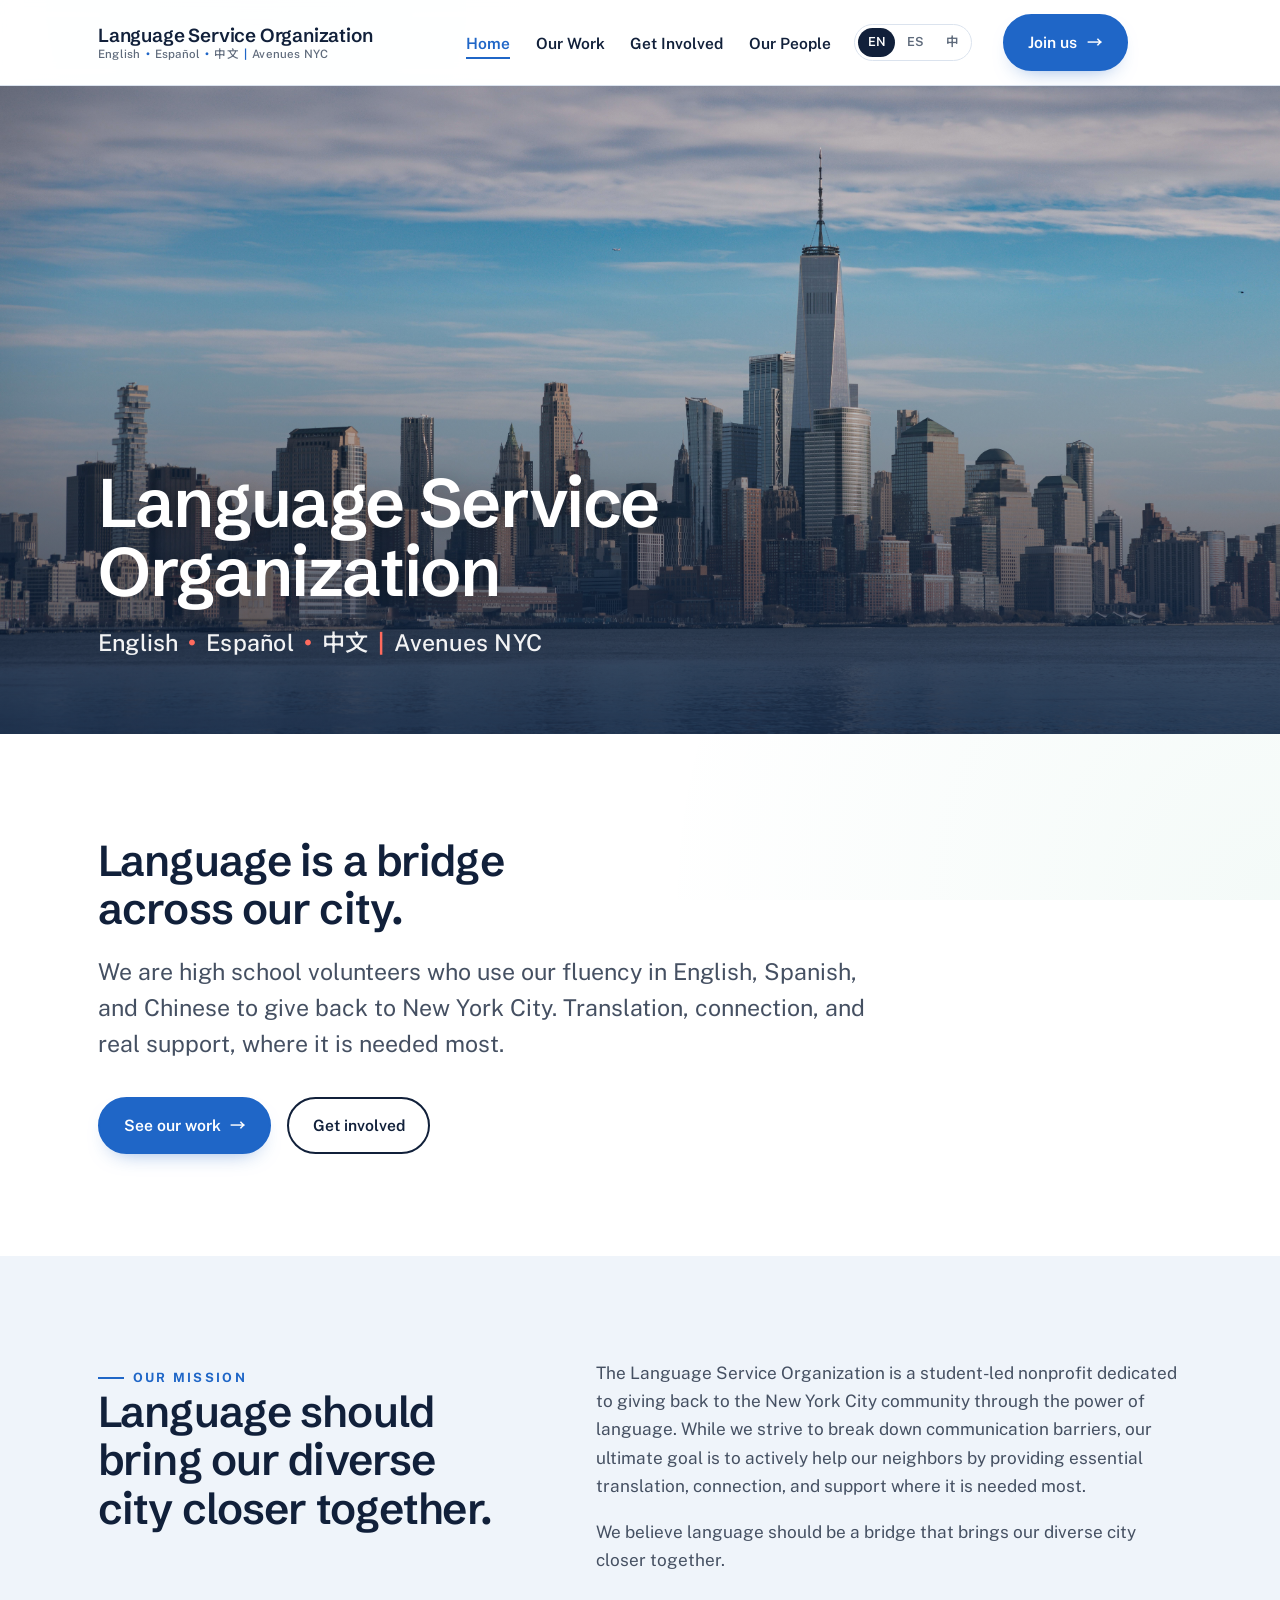
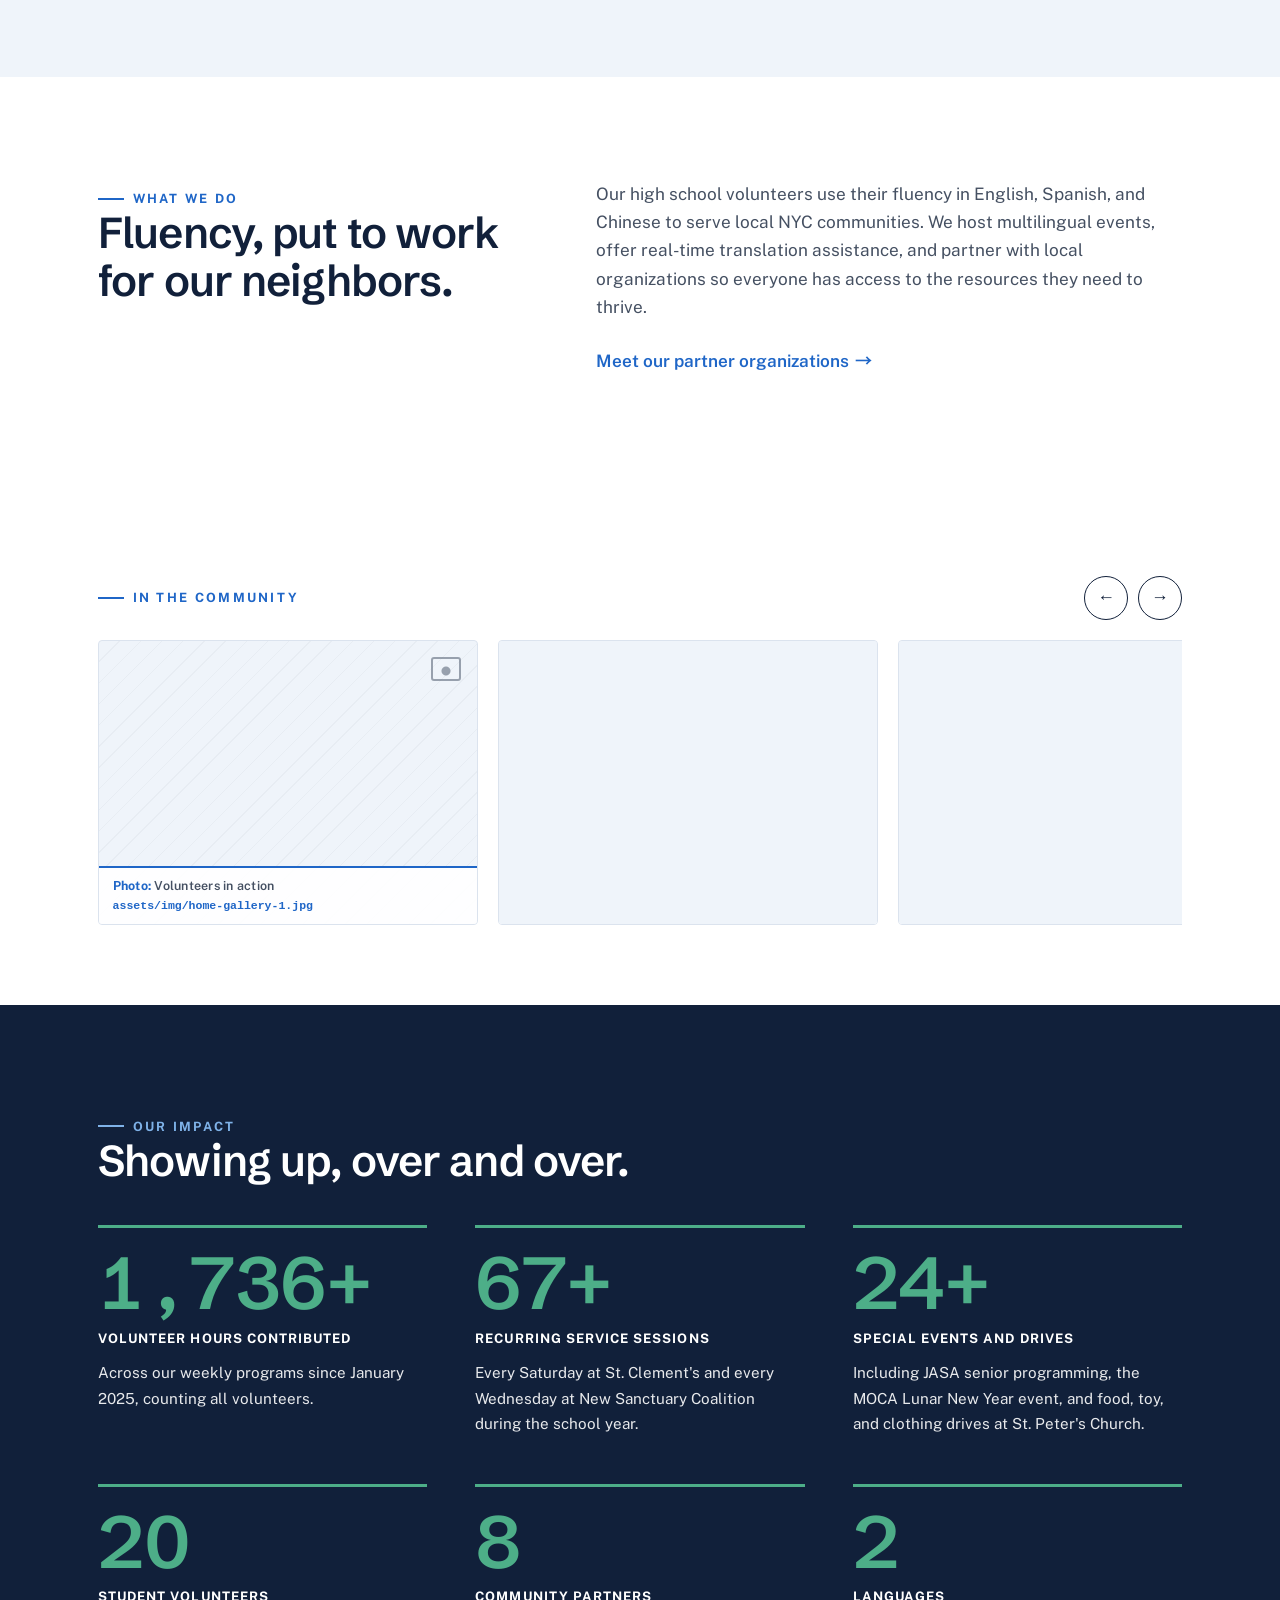
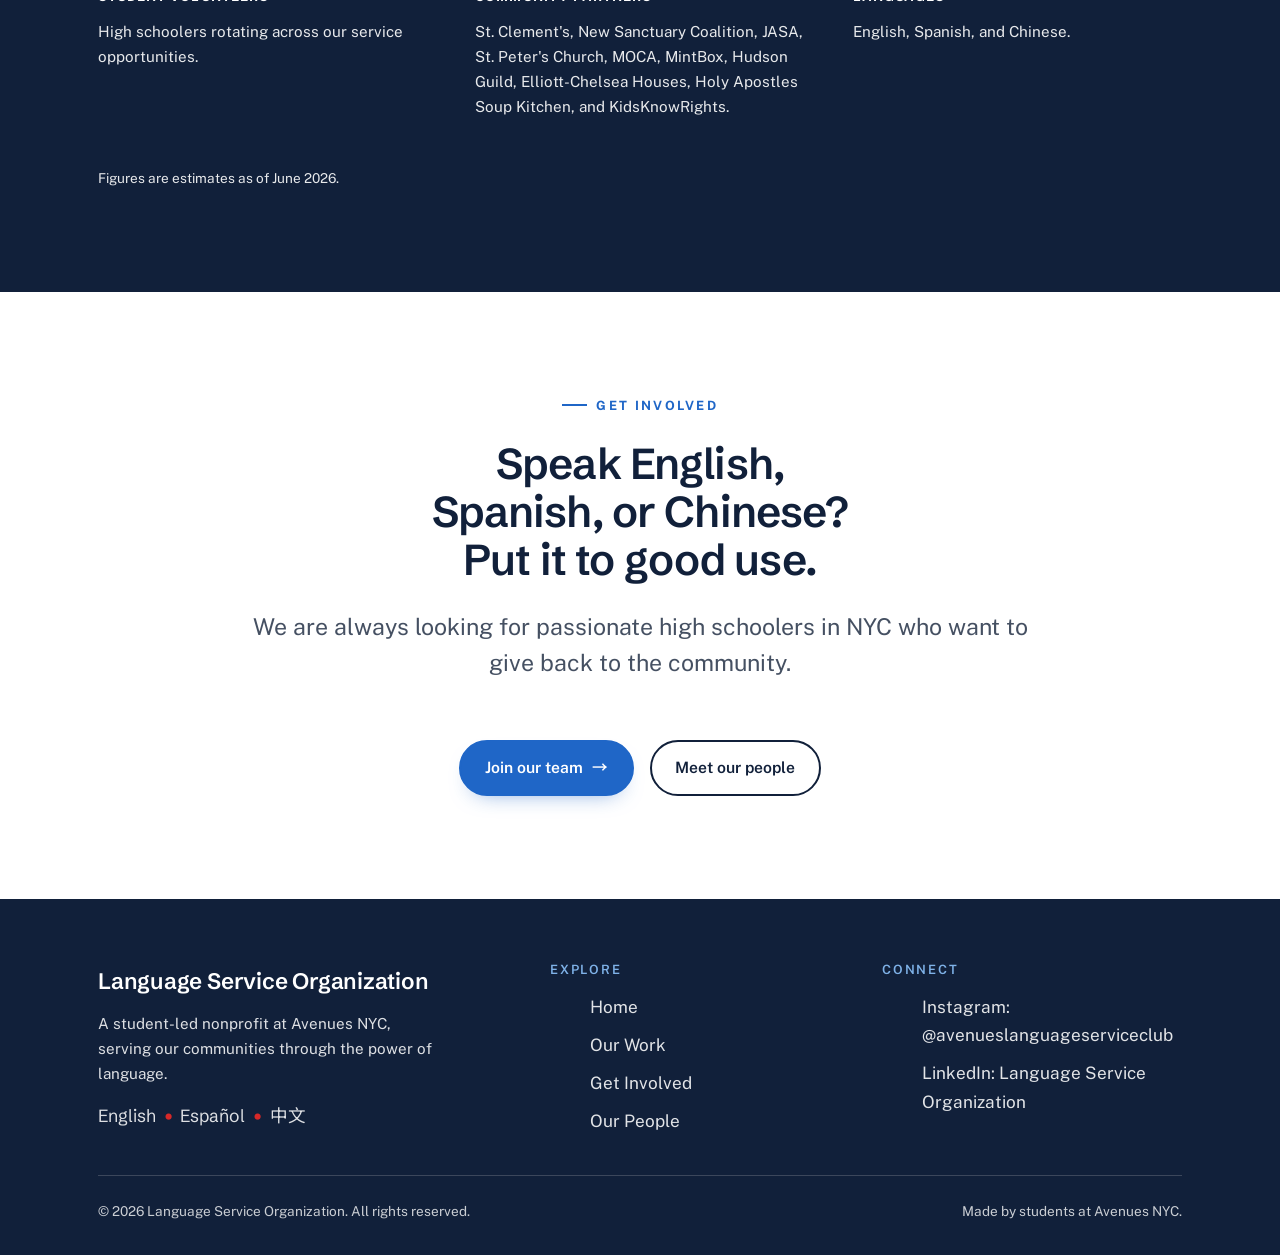
==== commit 584c540c: "Re-add KidsKnowRights partner; link partner websites - Re-add KidsKnowRights as a partner card on Ou" ====
--- a/index.html
+++ b/index.html
@@ -5,43 +5,6 @@
   <meta name="viewport" content="width=device-width, initial-scale=1.0" />
   <title>Language Service Organization | Avenues NYC</title>
   <meta name="description" content="A student-led nonprofit at Avenues NYC using English, Spanish, and Chinese to serve New York City communities through translation, connection, and support." />
-
-  <!-- Canonical URL: the exact host + path GitHub Pages serves this page at -->
-  <link rel="canonical" href="https://languageserviceclub.com/" />
-  <!-- Google Search Console verification (HTML-tag method). The head is static, so
-       Google sees this without running JS. TODO: replace REPLACE_WITH_GSC_TOKEN with the
-       exact content value GSC gives you under "HTML tag", then keep this tag permanently. -->
-  <meta name="google-site-verification" content="REPLACE_WITH_GSC_TOKEN" />
-
-  <!-- Open Graph (link previews on Facebook, LinkedIn, iMessage, Slack, etc.) -->
-  <meta property="og:type" content="website" />
-  <meta property="og:site_name" content="Language Service Organization" />
-  <meta property="og:locale" content="en_US" />
-  <meta property="og:title" content="Language Service Organization | Avenues NYC" />
-  <meta property="og:description" content="A student-led nonprofit at Avenues NYC using English, Spanish, and Chinese to serve New York City communities through translation, connection, and support." />
-  <meta property="og:url" content="https://languageserviceclub.com/" />
-  <meta property="og:image" content="https://languageserviceclub.com/assets/img/home-hero.jpg" />
-  <!-- Twitter / X card -->
-  <meta name="twitter:card" content="summary_large_image" />
-  <meta name="twitter:title" content="Language Service Organization | Avenues NYC" />
-  <meta name="twitter:description" content="A student-led nonprofit at Avenues NYC using English, Spanish, and Chinese to serve New York City communities through translation, connection, and support." />
-  <meta name="twitter:image" content="https://languageserviceclub.com/assets/img/home-hero.jpg" />
-
-  <!-- Structured data: the organization (same entity across every page) -->
-  <script type="application/ld+json">
-  {
-    "@context": "https://schema.org",
-    "@type": "Organization",
-    "name": "Language Service Organization",
-    "alternateName": "LSO",
-    "url": "https://languageserviceclub.com/",
-    "description": "A student-led nonprofit at Avenues NYC using English, Spanish, and Chinese to serve New York City communities through translation, connection, and support.",
-    "sameAs": [
-      "https://www.linkedin.com/company/language-service-organization/",
-      "https://www.instagram.com/avenueslanguageserviceclub"
-    ]
-  }
-  </script>
 
   <link rel="preconnect" href="https://fonts.googleapis.com" />
   <link rel="preconnect" href="https://fonts.gstatic.com" crossorigin />
@@ -135,6 +98,47 @@
       </div>
     </section>
 
+    <!-- ============ PHOTO GALLERY (scrollable) ============ -->
+    <section class="section section--tight" aria-label="Photos from our work">
+      <div class="wrap">
+        <div class="gallery" data-gallery data-reveal>
+          <div class="gallery__head">
+            <span class="kicker">In the community</span>
+            <div class="gallery__controls">
+              <button type="button" class="gallery__btn" data-gallery-prev aria-label="Previous photos"><span aria-hidden="true">&larr;</span></button>
+              <button type="button" class="gallery__btn" data-gallery-next aria-label="Next photos"><span aria-hidden="true">&rarr;</span></button>
+            </div>
+          </div>
+          <div class="gallery__track" tabindex="0" role="group" aria-label="Photo gallery, scroll to see more">
+            <div class="placeholder">
+              <p class="placeholder__label">Volunteers in action <span class="placeholder__file">assets/img/home-gallery-1.jpg</span></p>
+              <img loading="lazy" decoding="async" class="placeholder__img" src="assets/img/home-gallery-1.jpg" alt="LSO volunteers helping at a community event" />
+            </div>
+            <div class="placeholder">
+              <p class="placeholder__label">A multilingual event <span class="placeholder__file">assets/img/home-gallery-2.jpg</span></p>
+              <img loading="lazy" decoding="async" class="placeholder__img" src="assets/img/home-gallery-2.jpg" alt="A multilingual LSO event with community members" />
+            </div>
+            <div class="placeholder">
+              <p class="placeholder__label">Our team together <span class="placeholder__file">assets/img/home-gallery-3.jpg</span></p>
+              <img loading="lazy" decoding="async" class="placeholder__img" src="assets/img/home-gallery-3.jpg" alt="The LSO team together" />
+            </div>
+            <div class="placeholder">
+              <p class="placeholder__label">Serving the community <span class="placeholder__file">assets/img/home-gallery-4.jpg</span></p>
+              <img loading="lazy" decoding="async" class="placeholder__img" src="assets/img/home-gallery-4.jpg" alt="LSO volunteers serving the community" />
+            </div>
+            <div class="placeholder">
+              <p class="placeholder__label">A celebration <span class="placeholder__file">assets/img/home-gallery-5.jpg</span></p>
+              <img loading="lazy" decoding="async" class="placeholder__img" src="assets/img/home-gallery-5.jpg" alt="A cultural celebration hosted by LSO" />
+            </div>
+            <div class="placeholder">
+              <p class="placeholder__label">Volunteers at work <span class="placeholder__file">assets/img/home-gallery-6.jpg</span></p>
+              <img loading="lazy" decoding="async" class="placeholder__img" src="assets/img/home-gallery-6.jpg" alt="LSO volunteers at work" />
+            </div>
+          </div>
+        </div>
+      </div>
+    </section>
+
     <!-- ============ IMPACT STATS ============ -->
     <section class="section section--ink" aria-labelledby="impact-h">
       <div class="wrap">
@@ -162,9 +166,9 @@
             <p class="stat__desc">High schoolers rotating across our service opportunities.</p>
           </div>
           <div class="stat" data-reveal data-delay="1">
-            <div class="stat__num" data-count="9">9</div>
+            <div class="stat__num" data-count="10">10</div>
             <div class="stat__label">Community partners</div>
-            <p class="stat__desc">St. Clement's, New Sanctuary Coalition, JASA, St. Peter's Church, MOCA, MintBox, Hudson Guild, Elliott-Chelsea Houses, and Holy Apostles Soup Kitchen.</p>
+            <p class="stat__desc">St. Clement's, New Sanctuary Coalition, JASA, St. Peter's Church, MOCA, MintBox, Hudson Guild, Elliott-Chelsea Houses, Holy Apostles Soup Kitchen, and KidsKnowRights.</p>
           </div>
           <div class="stat" data-reveal data-delay="2">
             <div class="stat__num" data-count="3">3</div>
@@ -173,47 +177,6 @@
           </div>
         </div>
         <p class="impact-note" data-reveal>Figures are estimates as of June 2026.</p>
-      </div>
-    </section>
-
-    <!-- ============ PHOTO GALLERY (scrollable) ============ -->
-    <section class="section section--tight" aria-label="Photos from our work">
-      <div class="wrap">
-        <div class="gallery" data-gallery data-reveal>
-          <div class="gallery__head">
-            <span class="kicker">In the community</span>
-            <div class="gallery__controls">
-              <button type="button" class="gallery__btn" data-gallery-prev aria-label="Previous photos"><span aria-hidden="true">&larr;</span></button>
-              <button type="button" class="gallery__btn" data-gallery-next aria-label="Next photos"><span aria-hidden="true">&rarr;</span></button>
-            </div>
-          </div>
-          <div class="gallery__track" tabindex="0" role="group" aria-label="Photo gallery, scroll to see more">
-            <div class="placeholder">
-              <p class="placeholder__label">Volunteers in action <span class="placeholder__file">assets/img/home-gallery-1.jpg</span></p>
-              <img loading="lazy" decoding="async" class="placeholder__img" src="assets/img/home-gallery-1.jpg" alt="LSO volunteers helping at a community event" />
-            </div>
-            <div class="placeholder">
-              <p class="placeholder__label">A multilingual event <span class="placeholder__file">assets/img/home-gallery-2.jpg</span></p>
-              <img loading="lazy" decoding="async" class="placeholder__img" src="assets/img/home-gallery-2.jpg" alt="A multilingual LSO event with community members" />
-            </div>
-            <div class="placeholder">
-              <p class="placeholder__label">Our team together <span class="placeholder__file">assets/img/home-gallery-3.jpg</span></p>
-              <img loading="lazy" decoding="async" class="placeholder__img" src="assets/img/home-gallery-3.jpg" alt="The LSO team together" />
-            </div>
-            <div class="placeholder">
-              <p class="placeholder__label">Serving the community <span class="placeholder__file">assets/img/home-gallery-4.jpg</span></p>
-              <img loading="lazy" decoding="async" class="placeholder__img" src="assets/img/home-gallery-4.jpg" alt="LSO volunteers serving the community" />
-            </div>
-            <div class="placeholder">
-              <p class="placeholder__label">A celebration <span class="placeholder__file">assets/img/home-gallery-5.jpg</span></p>
-              <img loading="lazy" decoding="async" class="placeholder__img" src="assets/img/home-gallery-5.jpg" alt="A cultural celebration hosted by LSO" />
-            </div>
-            <div class="placeholder">
-              <p class="placeholder__label">Volunteers at work <span class="placeholder__file">assets/img/home-gallery-6.jpg</span></p>
-              <img loading="lazy" decoding="async" class="placeholder__img" src="assets/img/home-gallery-6.jpg" alt="LSO volunteers at work" />
-            </div>
-          </div>
-        </div>
       </div>
     </section>
 
@@ -259,7 +222,7 @@
       </div>
       <div class="footer__bottom">
         <span>&copy; <span data-year>2026</span> Language Service Organization. All rights reserved.</span>
-        <span>Made by Nicolas Gutierrez and students at Avenues NYC.</span>
+        <span>Made by students at Avenues NYC.</span>
       </div>
     </div>
   </footer>
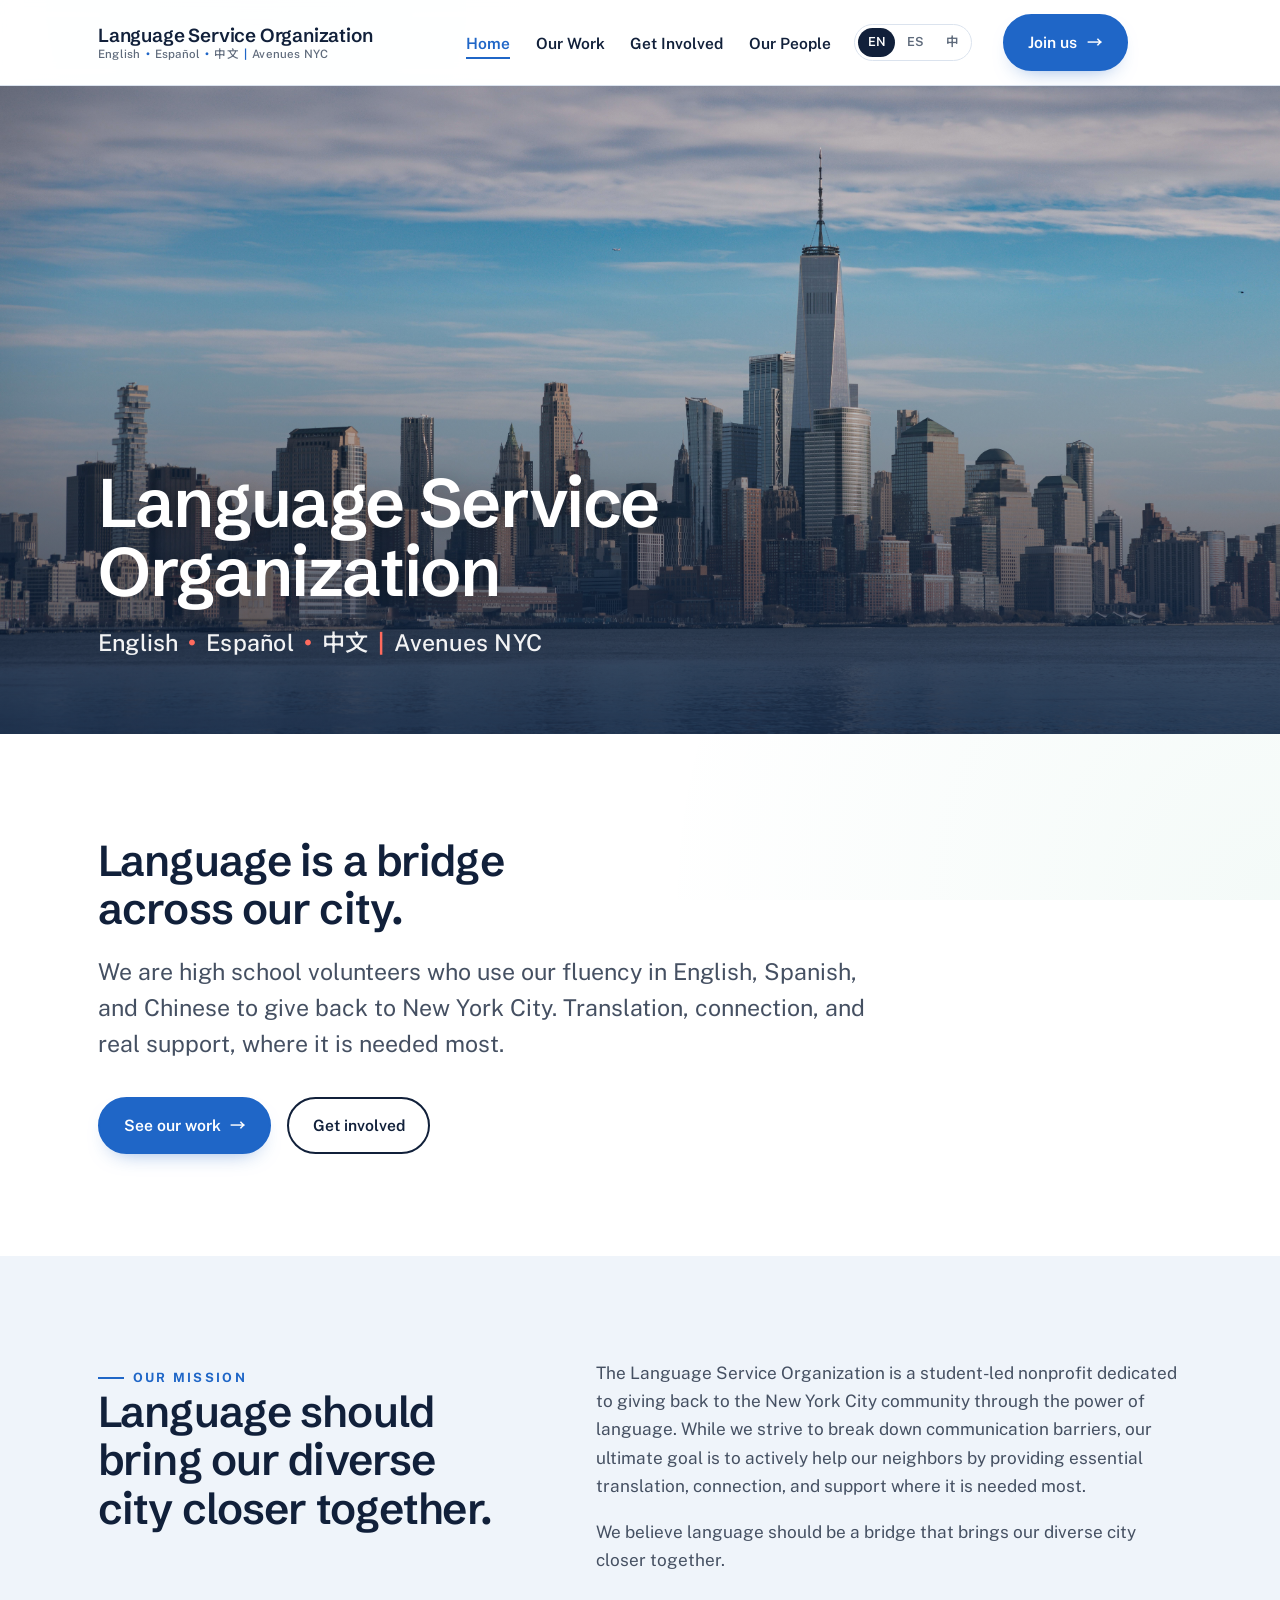
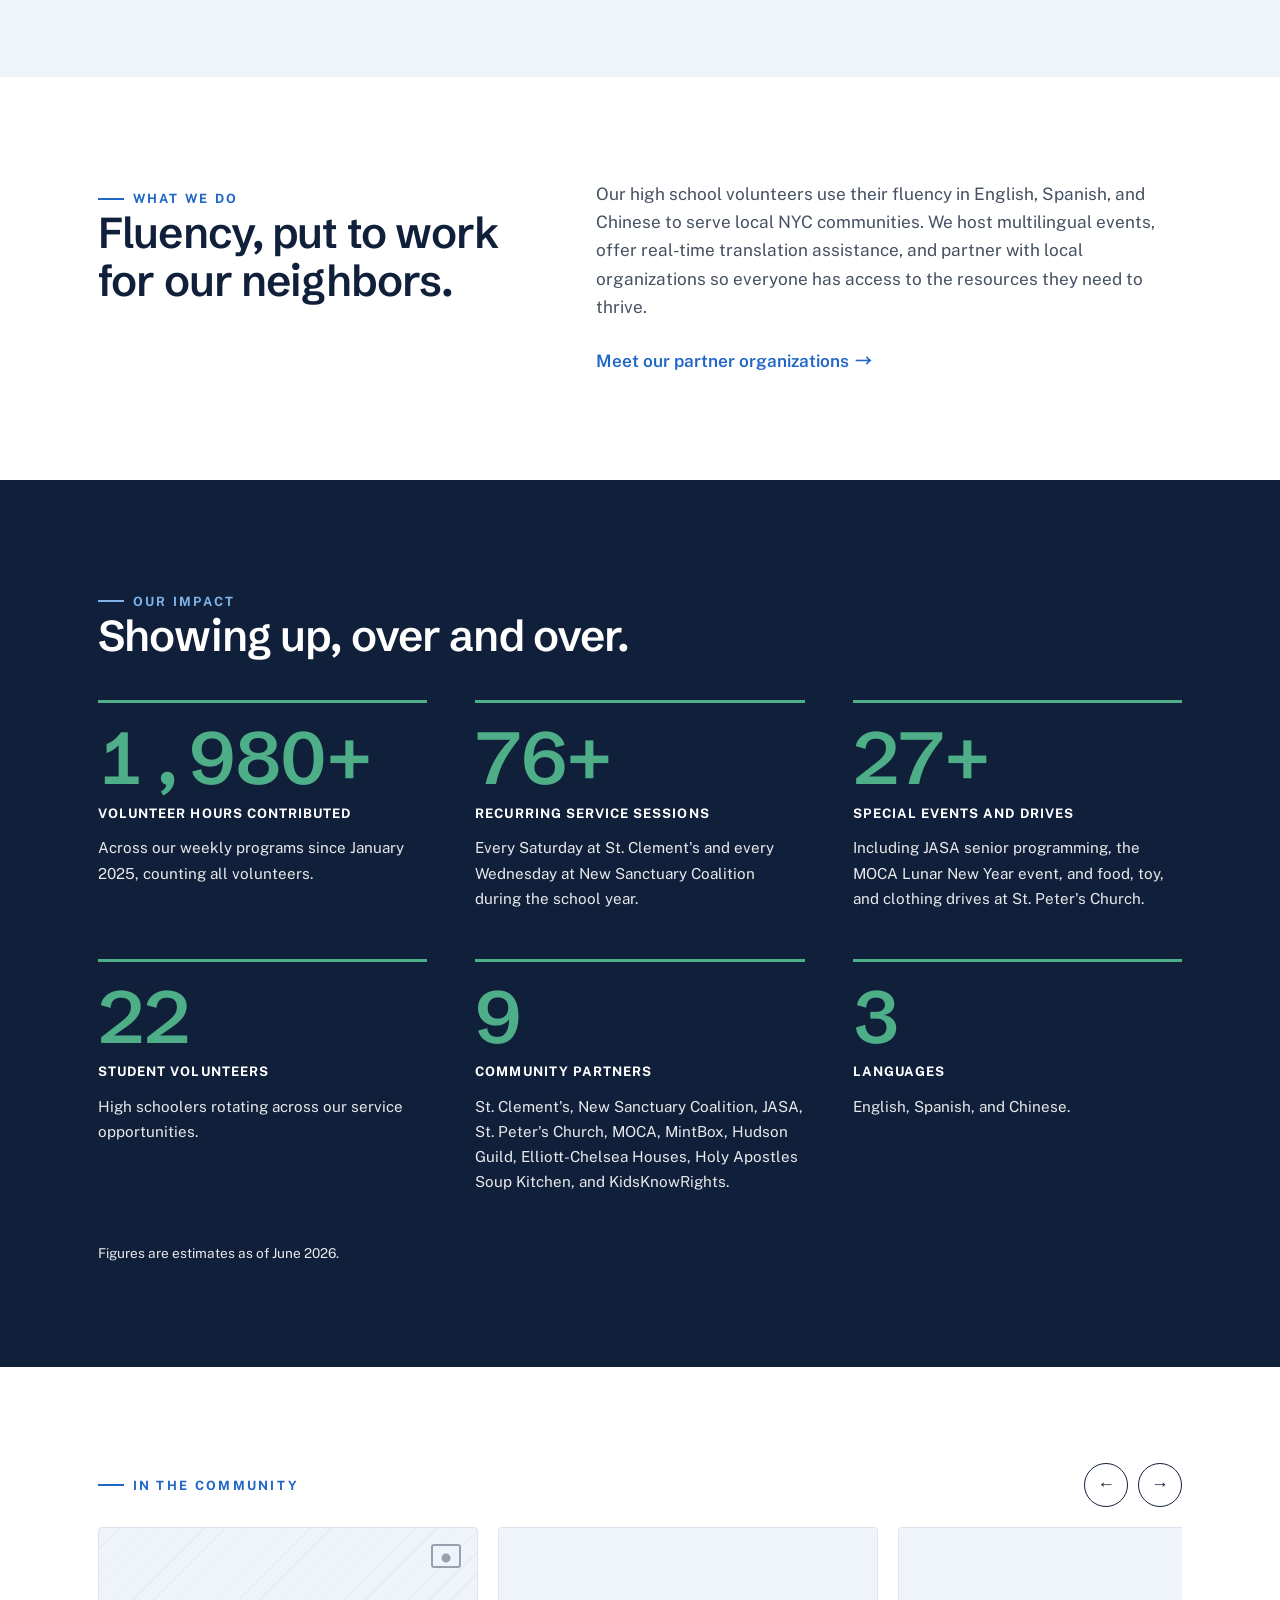
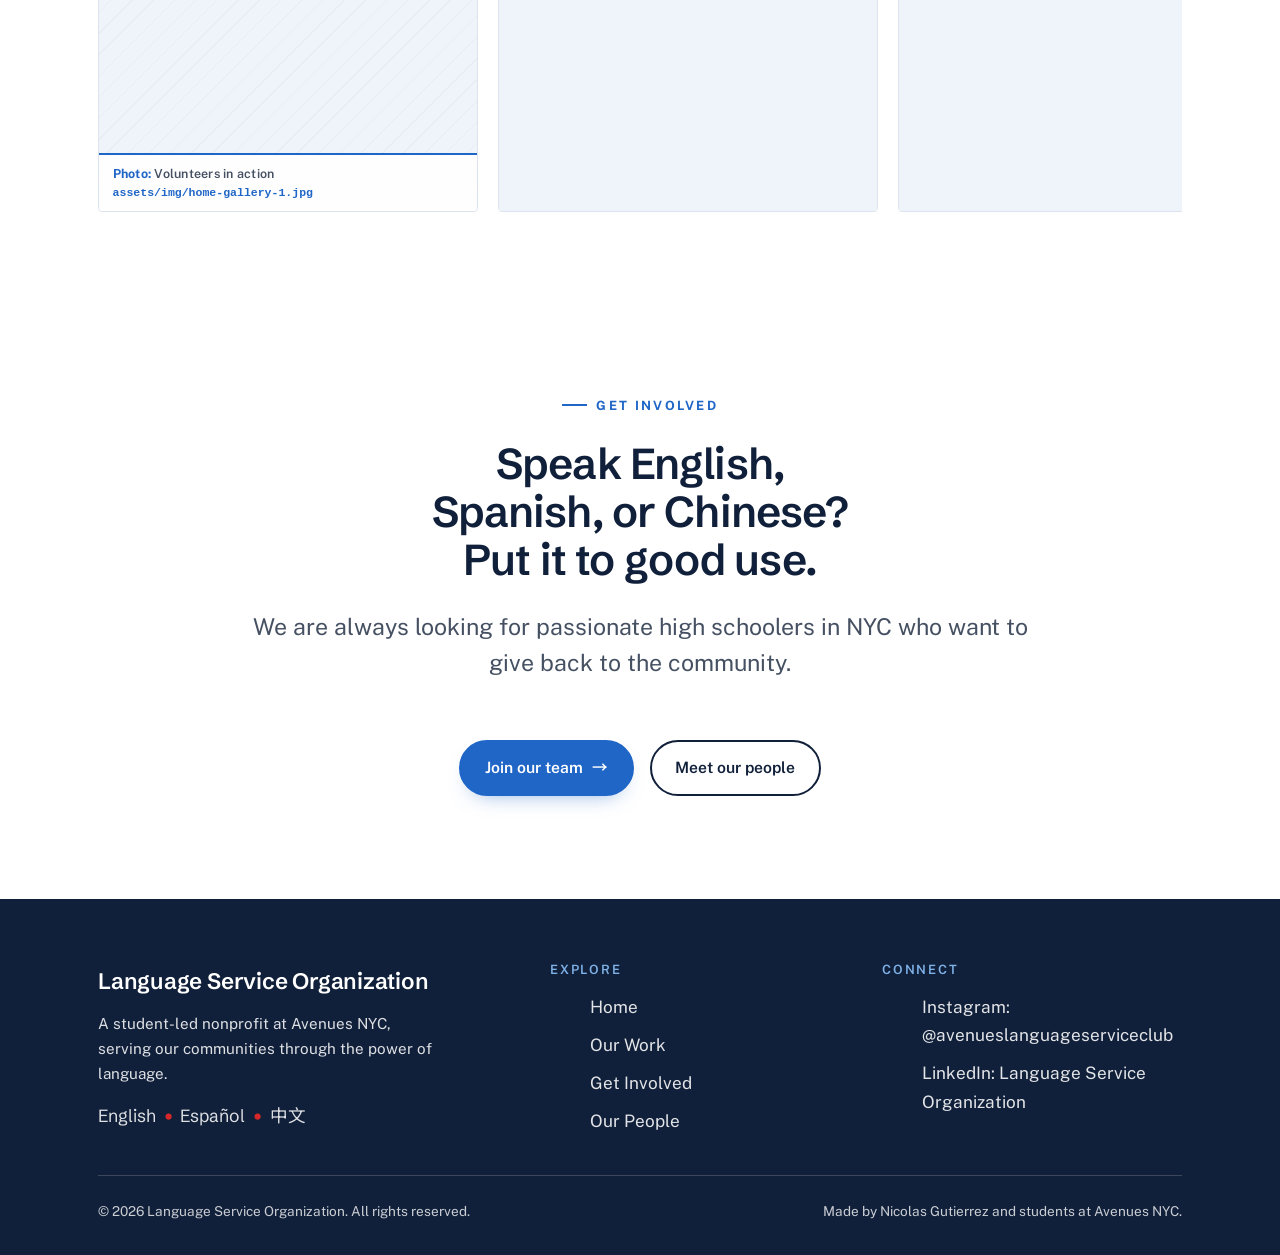
==== commit dc1d8857: "Merge: unite SEO/domain/move-impact code with uploaded photos + KidsKnowRights Reconcile the two div" ====
--- a/index.html
+++ b/index.html
@@ -5,6 +5,43 @@
   <meta name="viewport" content="width=device-width, initial-scale=1.0" />
   <title>Language Service Organization | Avenues NYC</title>
   <meta name="description" content="A student-led nonprofit at Avenues NYC using English, Spanish, and Chinese to serve New York City communities through translation, connection, and support." />
+
+  <!-- Canonical URL: the exact host + path GitHub Pages serves this page at -->
+  <link rel="canonical" href="https://languageserviceclub.com/" />
+  <!-- Google Search Console verification (HTML-tag method). The head is static, so
+       Google sees this without running JS. TODO: replace REPLACE_WITH_GSC_TOKEN with the
+       exact content value GSC gives you under "HTML tag", then keep this tag permanently. -->
+  <meta name="google-site-verification" content="REPLACE_WITH_GSC_TOKEN" />
+
+  <!-- Open Graph (link previews on Facebook, LinkedIn, iMessage, Slack, etc.) -->
+  <meta property="og:type" content="website" />
+  <meta property="og:site_name" content="Language Service Organization" />
+  <meta property="og:locale" content="en_US" />
+  <meta property="og:title" content="Language Service Organization | Avenues NYC" />
+  <meta property="og:description" content="A student-led nonprofit at Avenues NYC using English, Spanish, and Chinese to serve New York City communities through translation, connection, and support." />
+  <meta property="og:url" content="https://languageserviceclub.com/" />
+  <meta property="og:image" content="https://languageserviceclub.com/assets/img/home-hero.jpg" />
+  <!-- Twitter / X card -->
+  <meta name="twitter:card" content="summary_large_image" />
+  <meta name="twitter:title" content="Language Service Organization | Avenues NYC" />
+  <meta name="twitter:description" content="A student-led nonprofit at Avenues NYC using English, Spanish, and Chinese to serve New York City communities through translation, connection, and support." />
+  <meta name="twitter:image" content="https://languageserviceclub.com/assets/img/home-hero.jpg" />
+
+  <!-- Structured data: the organization (same entity across every page) -->
+  <script type="application/ld+json">
+  {
+    "@context": "https://schema.org",
+    "@type": "Organization",
+    "name": "Language Service Organization",
+    "alternateName": "LSO",
+    "url": "https://languageserviceclub.com/",
+    "description": "A student-led nonprofit at Avenues NYC using English, Spanish, and Chinese to serve New York City communities through translation, connection, and support.",
+    "sameAs": [
+      "https://www.linkedin.com/company/language-service-organization/",
+      "https://www.instagram.com/avenueslanguageserviceclub"
+    ]
+  }
+  </script>
 
   <link rel="preconnect" href="https://fonts.googleapis.com" />
   <link rel="preconnect" href="https://fonts.gstatic.com" crossorigin />
@@ -98,47 +135,6 @@
       </div>
     </section>
 
-    <!-- ============ PHOTO GALLERY (scrollable) ============ -->
-    <section class="section section--tight" aria-label="Photos from our work">
-      <div class="wrap">
-        <div class="gallery" data-gallery data-reveal>
-          <div class="gallery__head">
-            <span class="kicker">In the community</span>
-            <div class="gallery__controls">
-              <button type="button" class="gallery__btn" data-gallery-prev aria-label="Previous photos"><span aria-hidden="true">&larr;</span></button>
-              <button type="button" class="gallery__btn" data-gallery-next aria-label="Next photos"><span aria-hidden="true">&rarr;</span></button>
-            </div>
-          </div>
-          <div class="gallery__track" tabindex="0" role="group" aria-label="Photo gallery, scroll to see more">
-            <div class="placeholder">
-              <p class="placeholder__label">Volunteers in action <span class="placeholder__file">assets/img/home-gallery-1.jpg</span></p>
-              <img loading="lazy" decoding="async" class="placeholder__img" src="assets/img/home-gallery-1.jpg" alt="LSO volunteers helping at a community event" />
-            </div>
-            <div class="placeholder">
-              <p class="placeholder__label">A multilingual event <span class="placeholder__file">assets/img/home-gallery-2.jpg</span></p>
-              <img loading="lazy" decoding="async" class="placeholder__img" src="assets/img/home-gallery-2.jpg" alt="A multilingual LSO event with community members" />
-            </div>
-            <div class="placeholder">
-              <p class="placeholder__label">Our team together <span class="placeholder__file">assets/img/home-gallery-3.jpg</span></p>
-              <img loading="lazy" decoding="async" class="placeholder__img" src="assets/img/home-gallery-3.jpg" alt="The LSO team together" />
-            </div>
-            <div class="placeholder">
-              <p class="placeholder__label">Serving the community <span class="placeholder__file">assets/img/home-gallery-4.jpg</span></p>
-              <img loading="lazy" decoding="async" class="placeholder__img" src="assets/img/home-gallery-4.jpg" alt="LSO volunteers serving the community" />
-            </div>
-            <div class="placeholder">
-              <p class="placeholder__label">A celebration <span class="placeholder__file">assets/img/home-gallery-5.jpg</span></p>
-              <img loading="lazy" decoding="async" class="placeholder__img" src="assets/img/home-gallery-5.jpg" alt="A cultural celebration hosted by LSO" />
-            </div>
-            <div class="placeholder">
-              <p class="placeholder__label">Volunteers at work <span class="placeholder__file">assets/img/home-gallery-6.jpg</span></p>
-              <img loading="lazy" decoding="async" class="placeholder__img" src="assets/img/home-gallery-6.jpg" alt="LSO volunteers at work" />
-            </div>
-          </div>
-        </div>
-      </div>
-    </section>
-
     <!-- ============ IMPACT STATS ============ -->
     <section class="section section--ink" aria-labelledby="impact-h">
       <div class="wrap">
@@ -177,6 +173,47 @@
           </div>
         </div>
         <p class="impact-note" data-reveal>Figures are estimates as of June 2026.</p>
+      </div>
+    </section>
+
+    <!-- ============ PHOTO GALLERY (scrollable) ============ -->
+    <section class="section section--tight" aria-label="Photos from our work">
+      <div class="wrap">
+        <div class="gallery" data-gallery data-reveal>
+          <div class="gallery__head">
+            <span class="kicker">In the community</span>
+            <div class="gallery__controls">
+              <button type="button" class="gallery__btn" data-gallery-prev aria-label="Previous photos"><span aria-hidden="true">&larr;</span></button>
+              <button type="button" class="gallery__btn" data-gallery-next aria-label="Next photos"><span aria-hidden="true">&rarr;</span></button>
+            </div>
+          </div>
+          <div class="gallery__track" tabindex="0" role="group" aria-label="Photo gallery, scroll to see more">
+            <div class="placeholder">
+              <p class="placeholder__label">Volunteers in action <span class="placeholder__file">assets/img/home-gallery-1.jpg</span></p>
+              <img loading="lazy" decoding="async" class="placeholder__img" src="assets/img/home-gallery-1.jpg" alt="LSO volunteers helping at a community event" />
+            </div>
+            <div class="placeholder">
+              <p class="placeholder__label">A multilingual event <span class="placeholder__file">assets/img/home-gallery-2.jpg</span></p>
+              <img loading="lazy" decoding="async" class="placeholder__img" src="assets/img/home-gallery-2.jpg" alt="A multilingual LSO event with community members" />
+            </div>
+            <div class="placeholder">
+              <p class="placeholder__label">Our team together <span class="placeholder__file">assets/img/home-gallery-3.jpg</span></p>
+              <img loading="lazy" decoding="async" class="placeholder__img" src="assets/img/home-gallery-3.jpg" alt="The LSO team together" />
+            </div>
+            <div class="placeholder">
+              <p class="placeholder__label">Serving the community <span class="placeholder__file">assets/img/home-gallery-4.jpg</span></p>
+              <img loading="lazy" decoding="async" class="placeholder__img" src="assets/img/home-gallery-4.jpg" alt="LSO volunteers serving the community" />
+            </div>
+            <div class="placeholder">
+              <p class="placeholder__label">A celebration <span class="placeholder__file">assets/img/home-gallery-5.jpg</span></p>
+              <img loading="lazy" decoding="async" class="placeholder__img" src="assets/img/home-gallery-5.jpg" alt="A cultural celebration hosted by LSO" />
+            </div>
+            <div class="placeholder">
+              <p class="placeholder__label">Volunteers at work <span class="placeholder__file">assets/img/home-gallery-6.jpg</span></p>
+              <img loading="lazy" decoding="async" class="placeholder__img" src="assets/img/home-gallery-6.jpg" alt="LSO volunteers at work" />
+            </div>
+          </div>
+        </div>
       </div>
     </section>
 
@@ -222,7 +259,7 @@
       </div>
       <div class="footer__bottom">
         <span>&copy; <span data-year>2026</span> Language Service Organization. All rights reserved.</span>
-        <span>Made by students at Avenues NYC.</span>
+        <span>Made by Nicolas Gutierrez and students at Avenues NYC.</span>
       </div>
     </div>
   </footer>
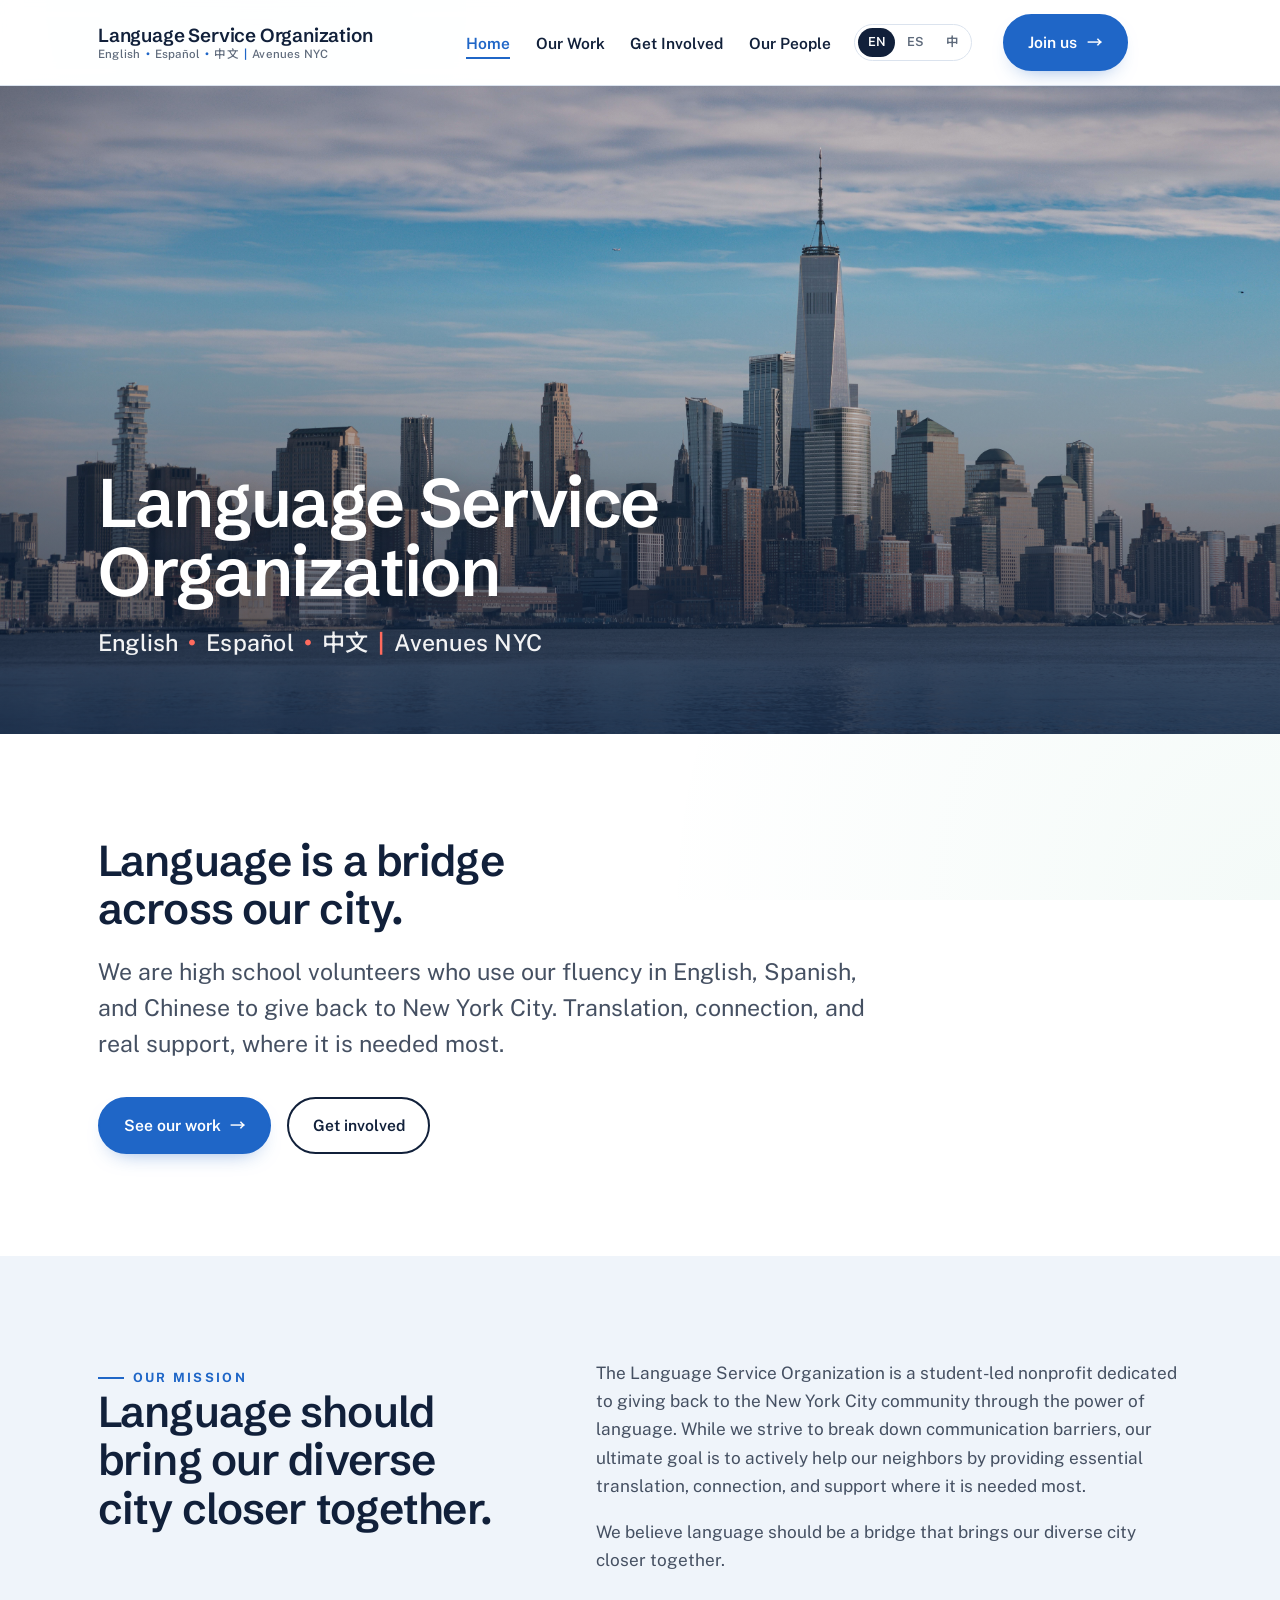
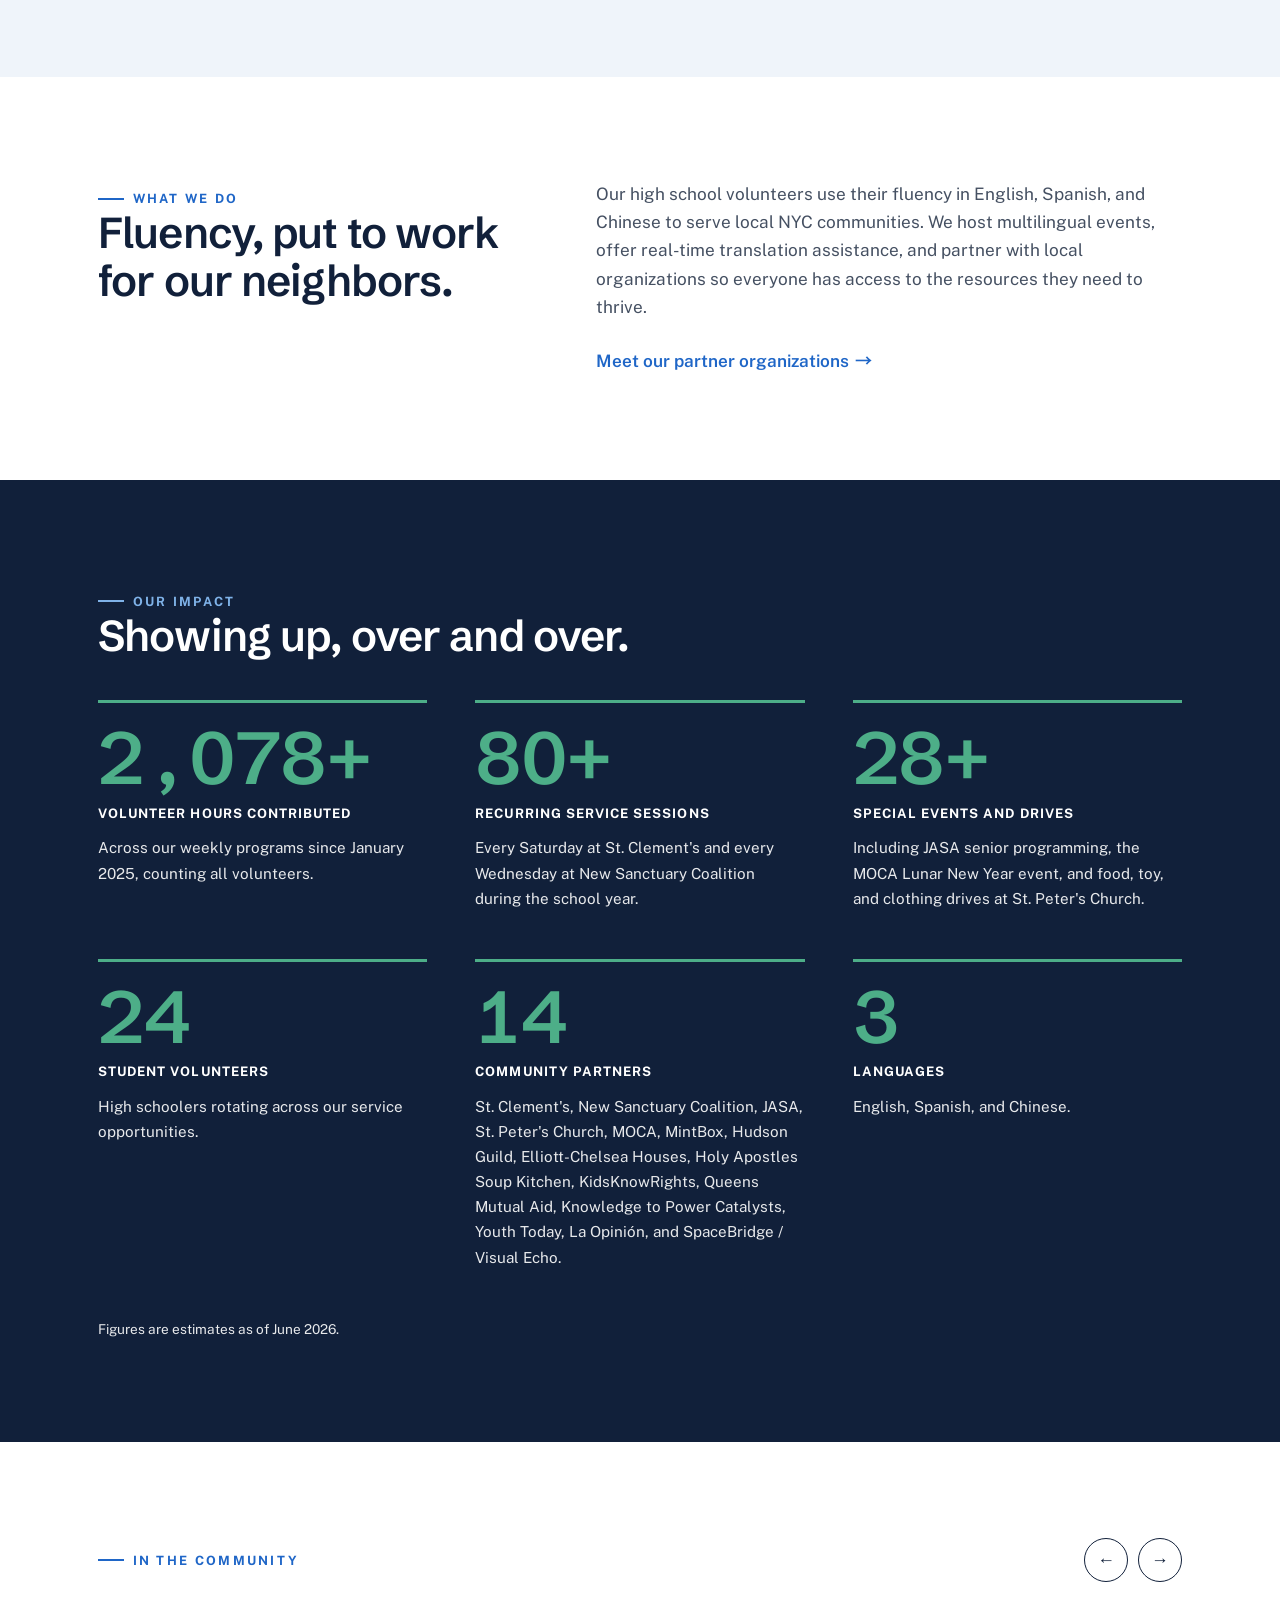
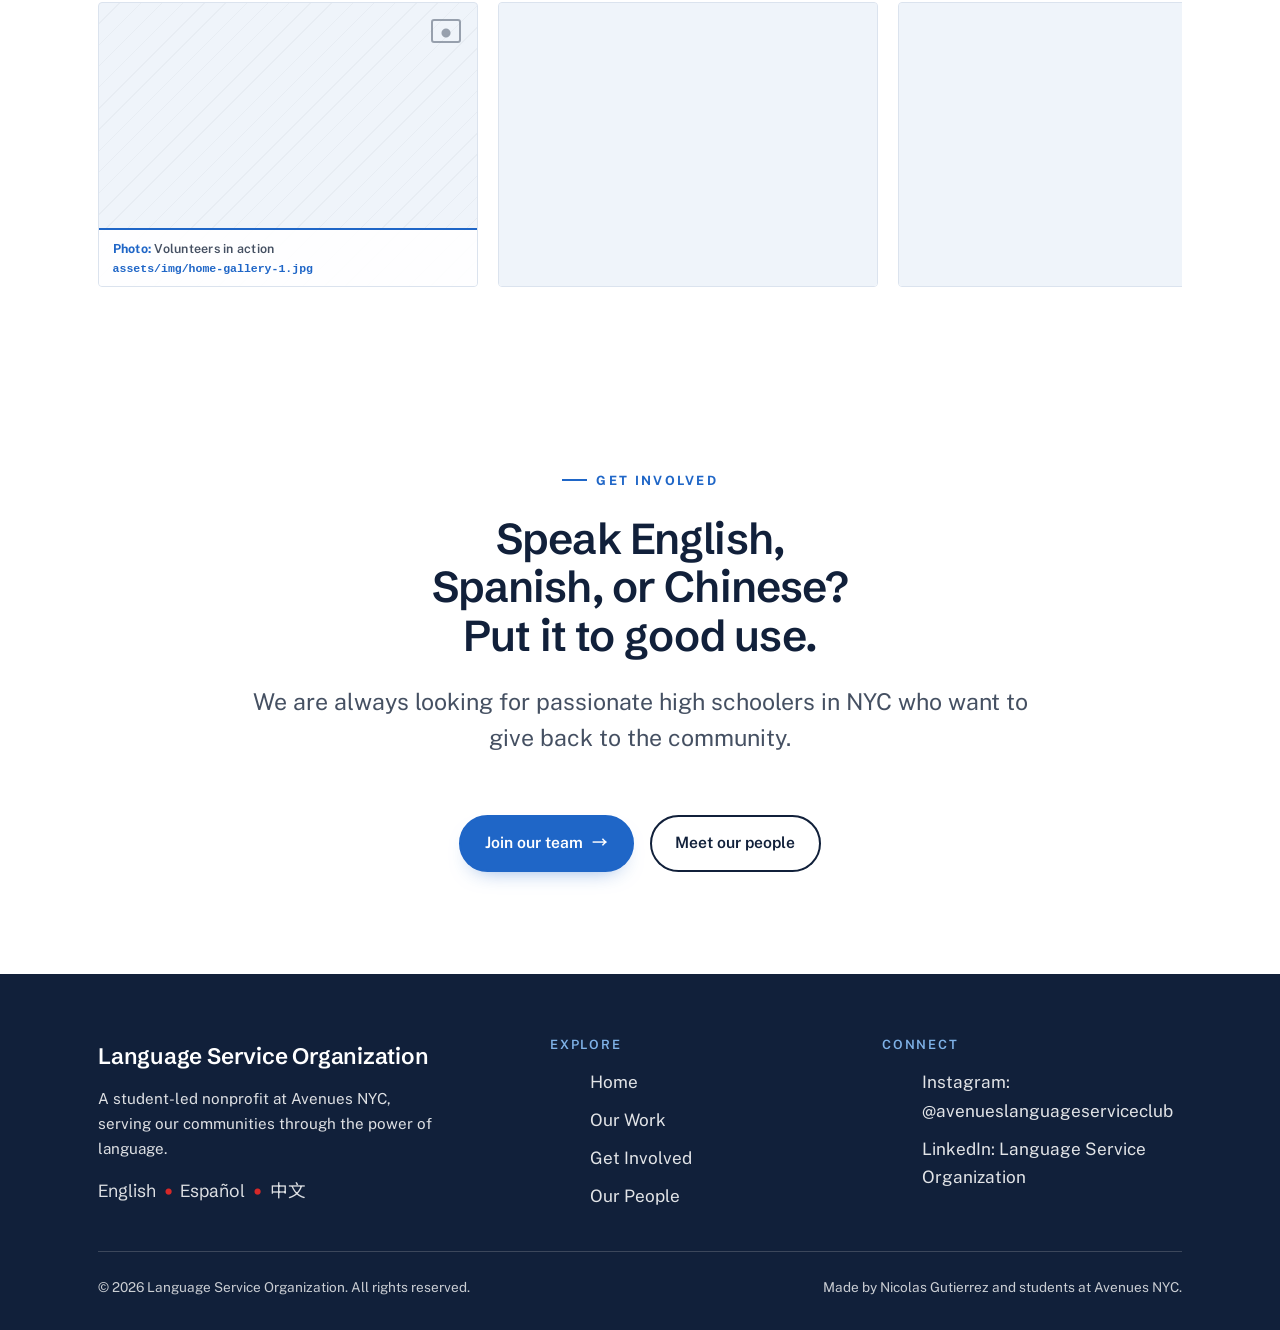
==== commit 64134f66: "Add 5 partners: Queens Mutual Aid, KP Catalysts, Youth Today, La Opinion, SpaceBridge/Visual Echo - " ====
--- a/index.html
+++ b/index.html
@@ -162,9 +162,9 @@
             <p class="stat__desc">High schoolers rotating across our service opportunities.</p>
           </div>
           <div class="stat" data-reveal data-delay="1">
-            <div class="stat__num" data-count="10">10</div>
+            <div class="stat__num" data-count="15">15</div>
             <div class="stat__label">Community partners</div>
-            <p class="stat__desc">St. Clement's, New Sanctuary Coalition, JASA, St. Peter's Church, MOCA, MintBox, Hudson Guild, Elliott-Chelsea Houses, Holy Apostles Soup Kitchen, and KidsKnowRights.</p>
+            <p class="stat__desc">St. Clement's, New Sanctuary Coalition, JASA, St. Peter's Church, MOCA, MintBox, Hudson Guild, Elliott-Chelsea Houses, Holy Apostles Soup Kitchen, KidsKnowRights, Queens Mutual Aid, Knowledge to Power Catalysts, Youth Today, La Opinión, and SpaceBridge / Visual Echo.</p>
           </div>
           <div class="stat" data-reveal data-delay="2">
             <div class="stat__num" data-count="3">3</div>
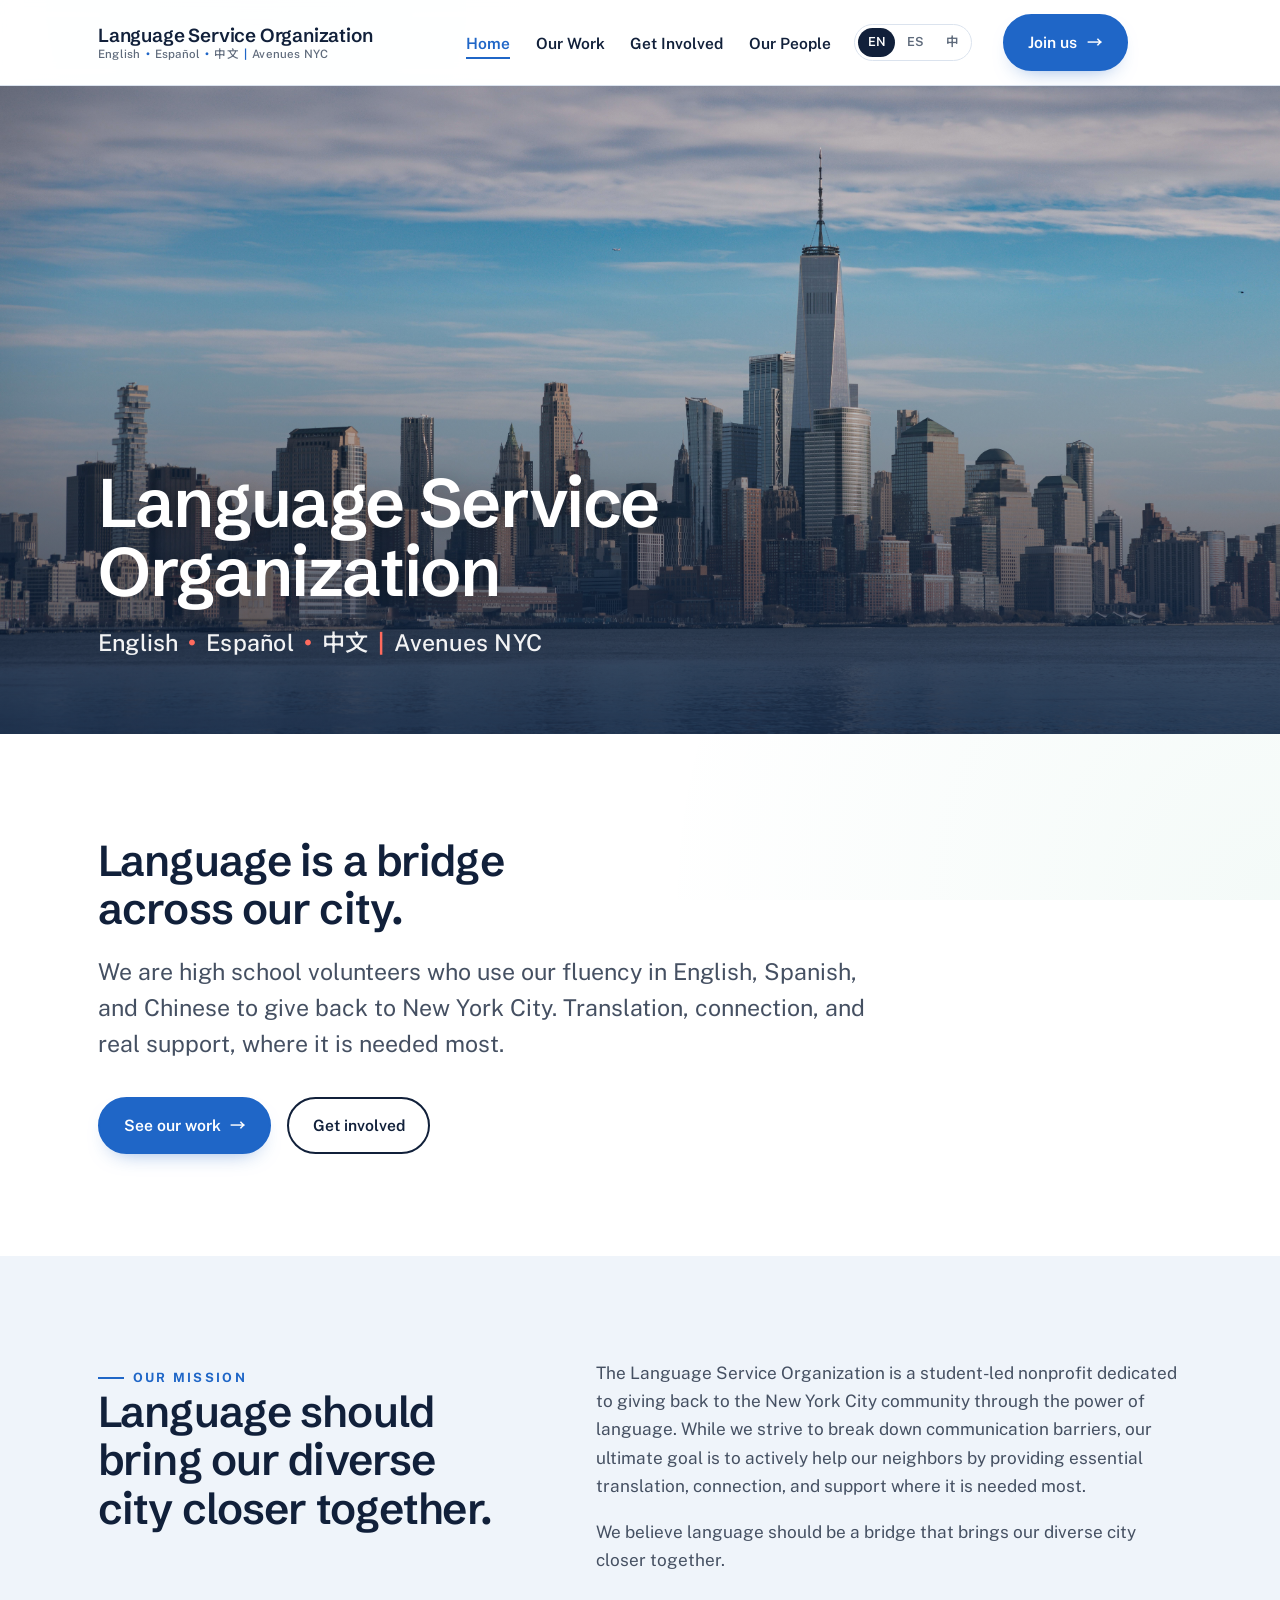
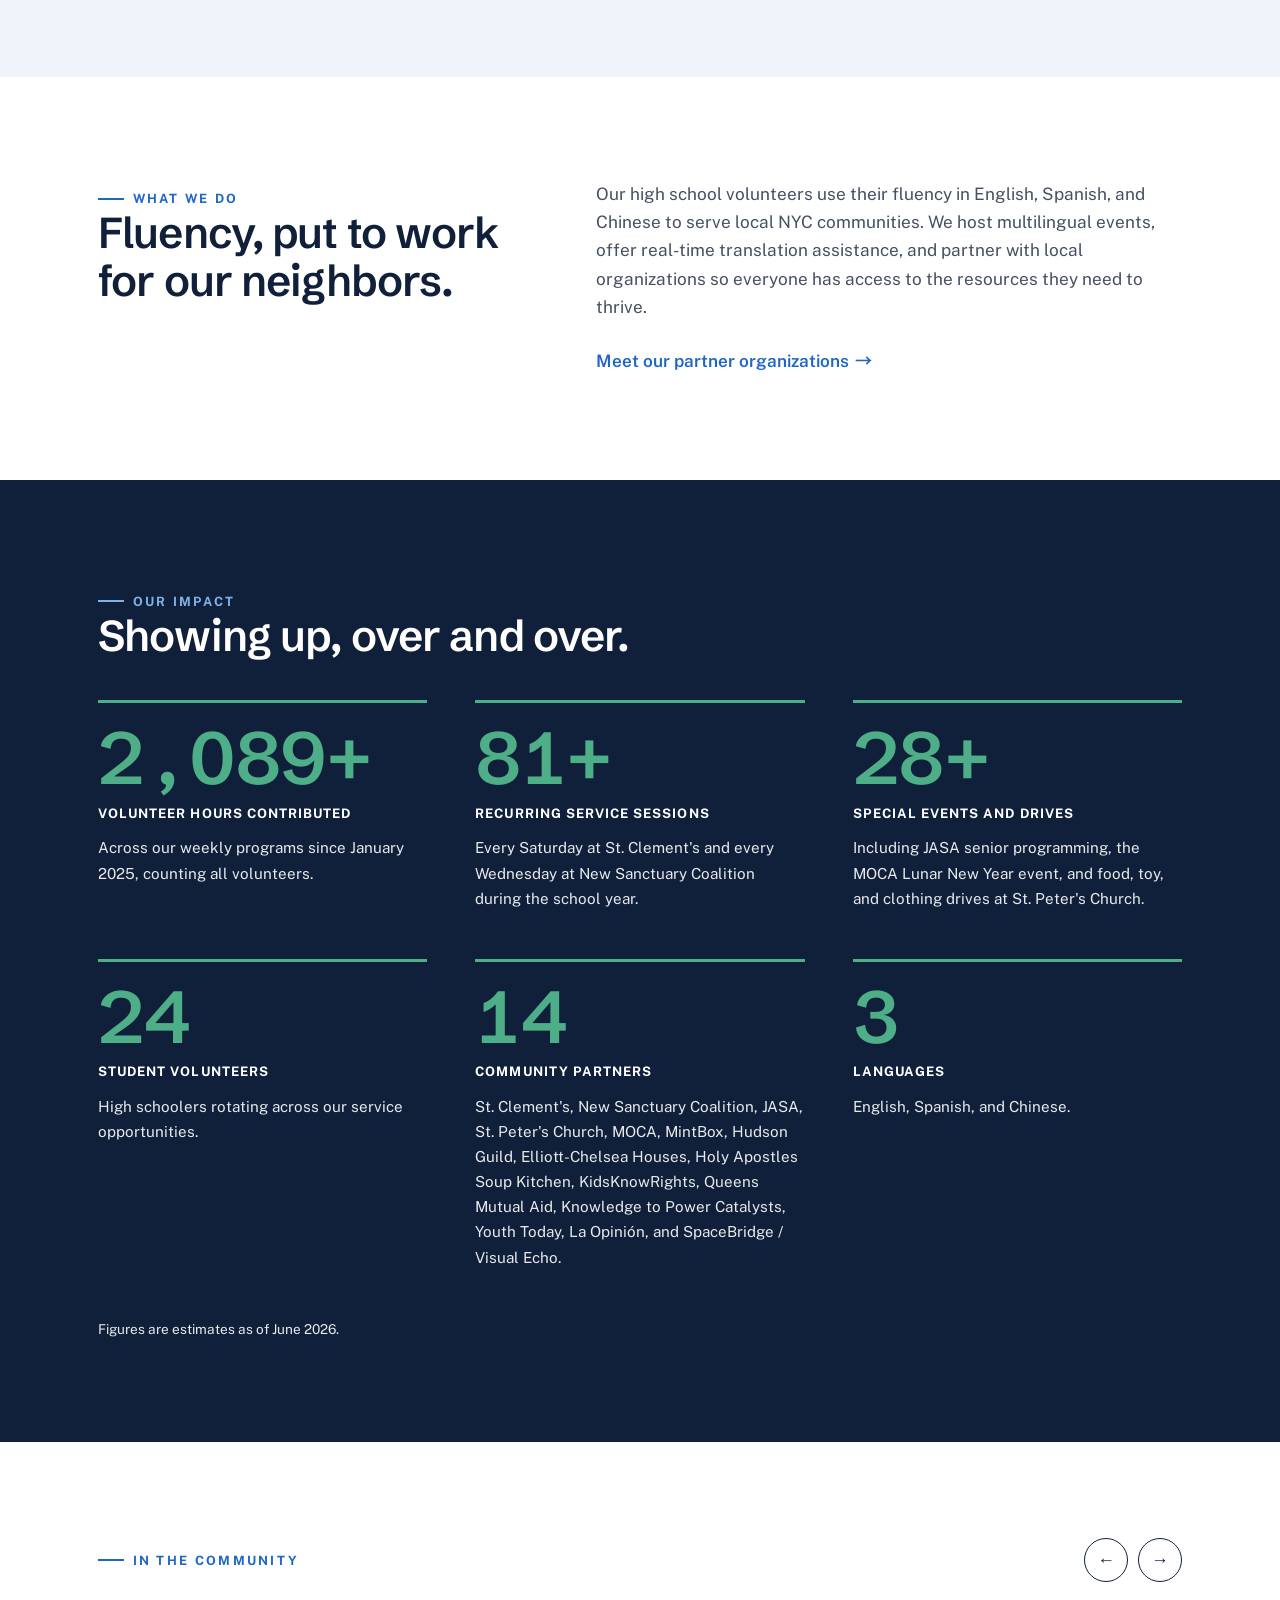
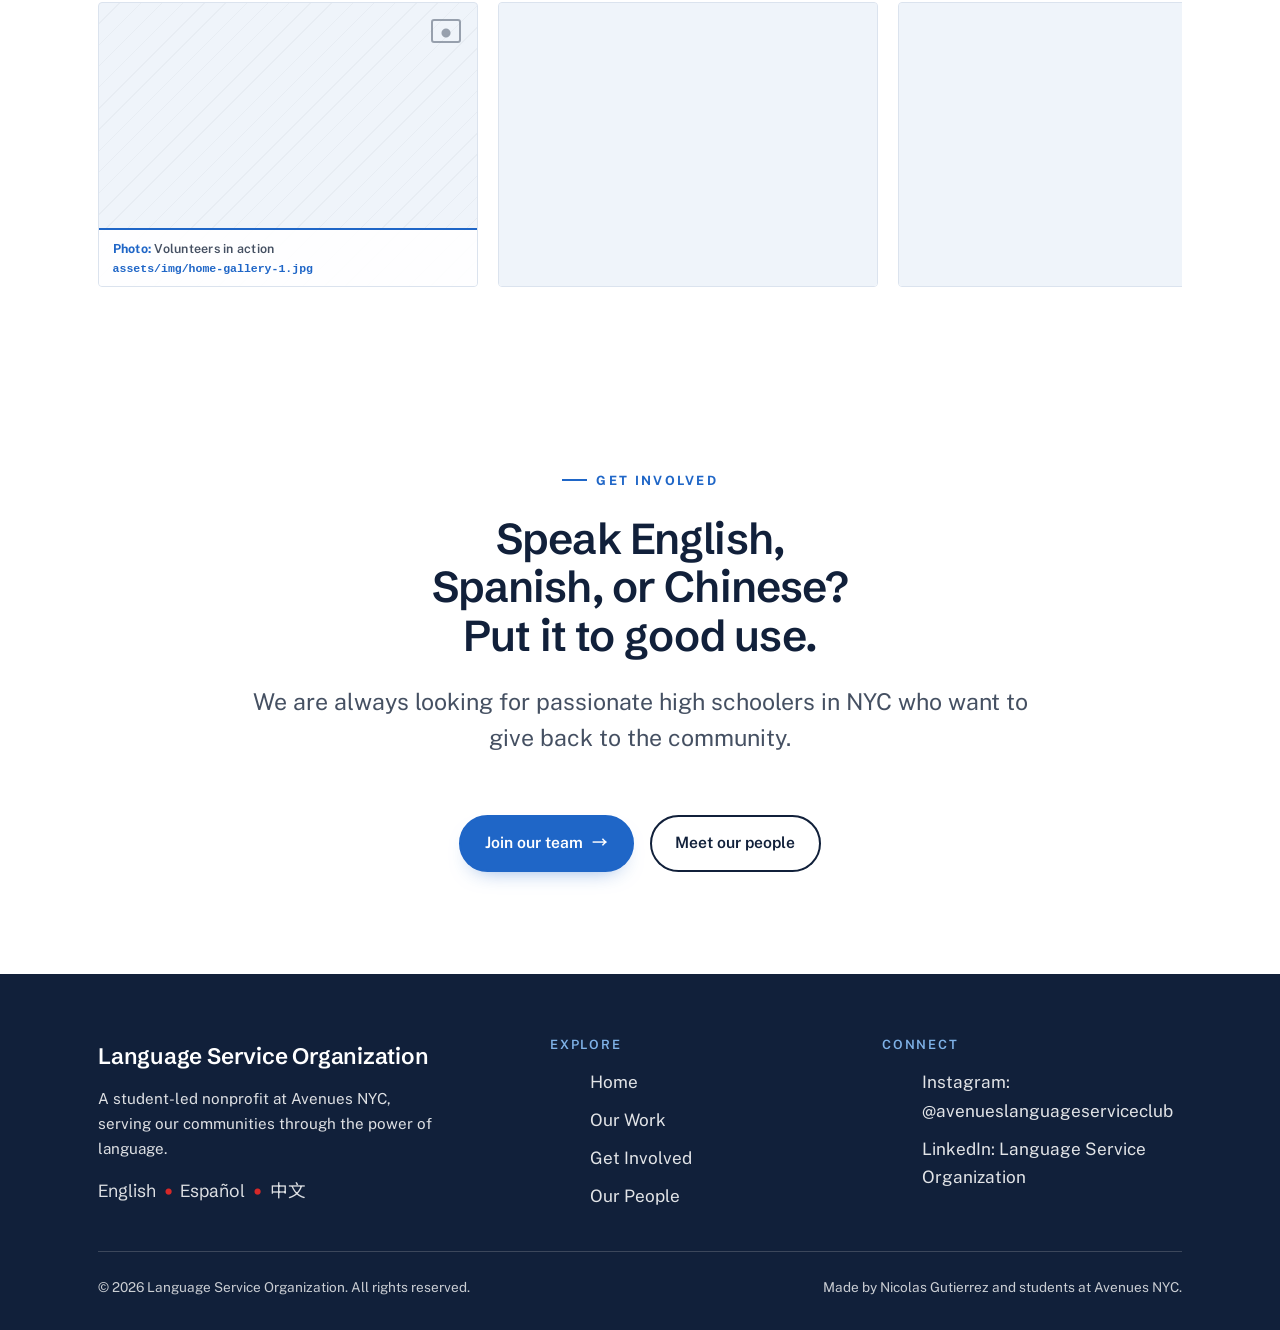
==== commit 8cf96b2d: "Add real Google Search Console verification token; sync final 6 photos - Replace GSC verification pl" ====
--- a/index.html
+++ b/index.html
@@ -11,7 +11,7 @@
   <!-- Google Search Console verification (HTML-tag method). The head is static, so
        Google sees this without running JS. TODO: replace REPLACE_WITH_GSC_TOKEN with the
        exact content value GSC gives you under "HTML tag", then keep this tag permanently. -->
-  <meta name="google-site-verification" content="REPLACE_WITH_GSC_TOKEN" />
+  <meta name="google-site-verification" content="BPird2g89VQNzgO5R2helhqZ5bo5atIPvgMQP3QgmjY" />
 
   <!-- Open Graph (link previews on Facebook, LinkedIn, iMessage, Slack, etc.) -->
   <meta property="og:type" content="website" />
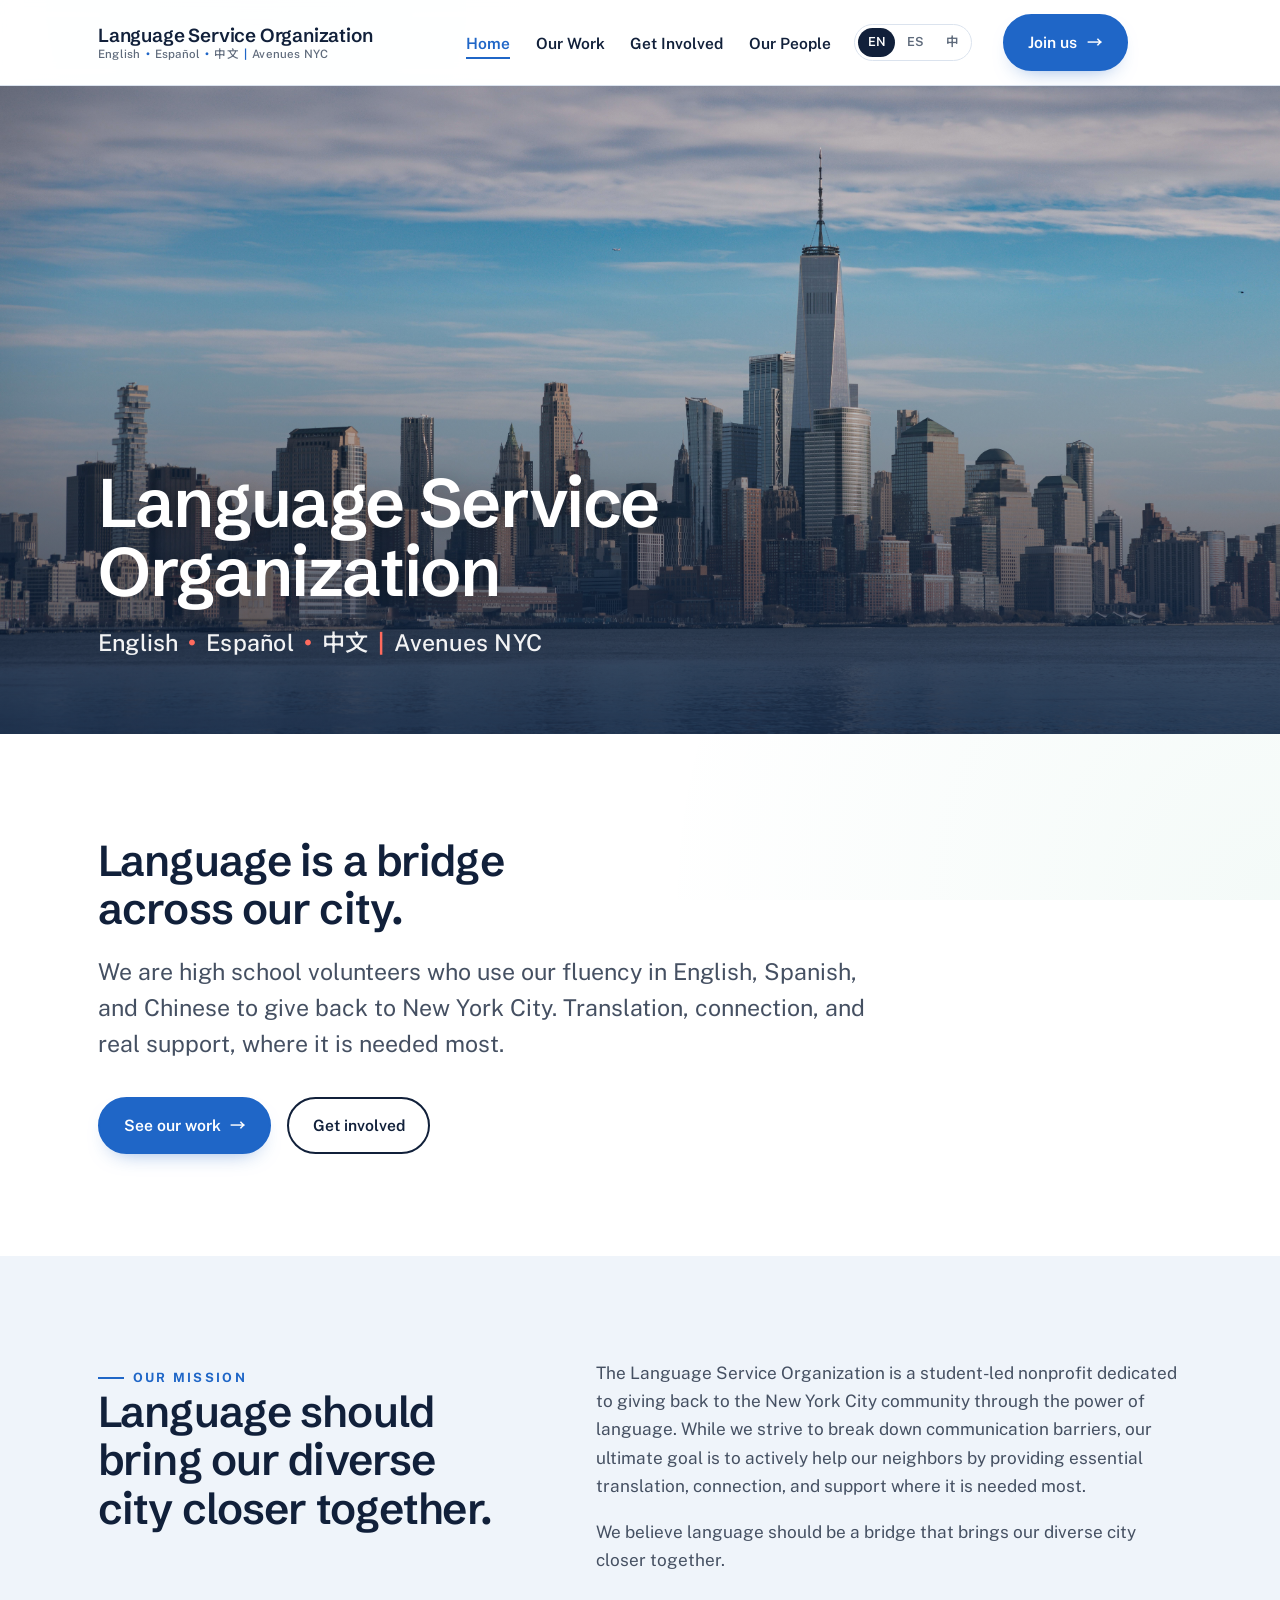
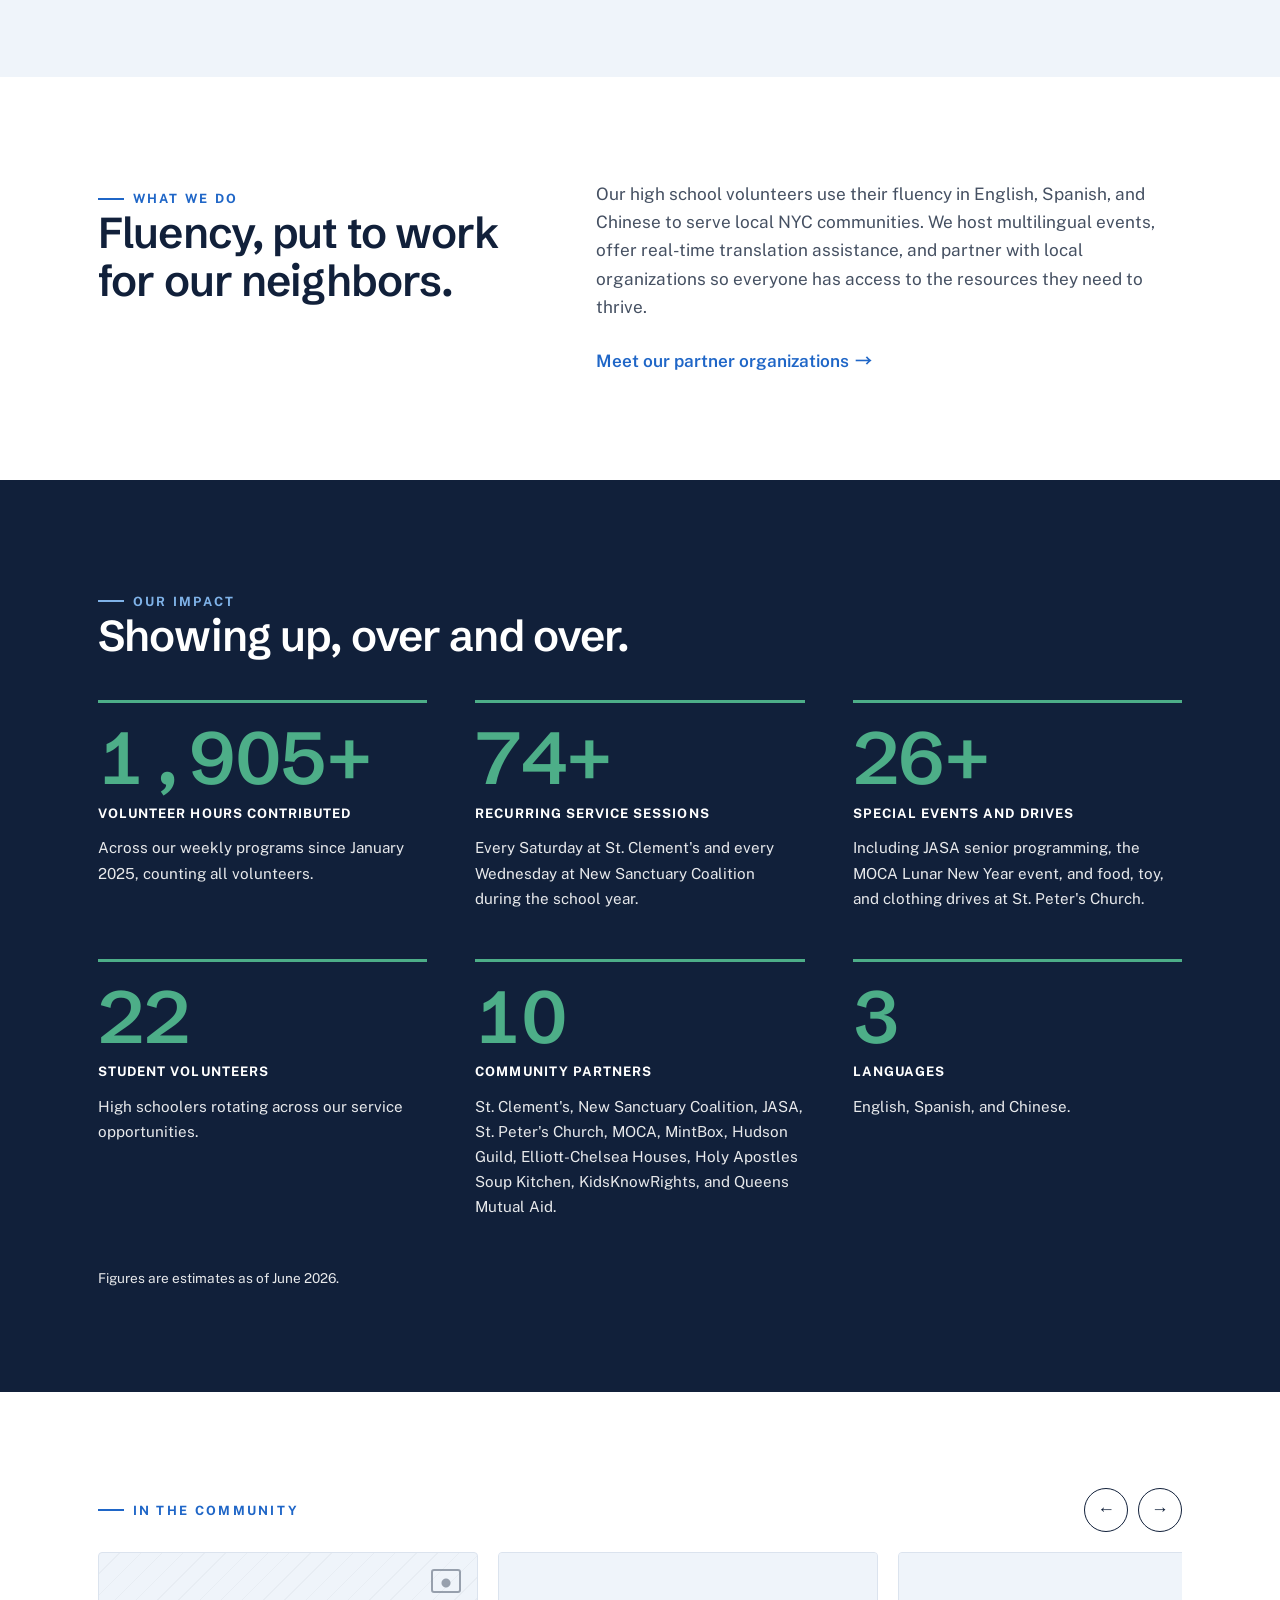
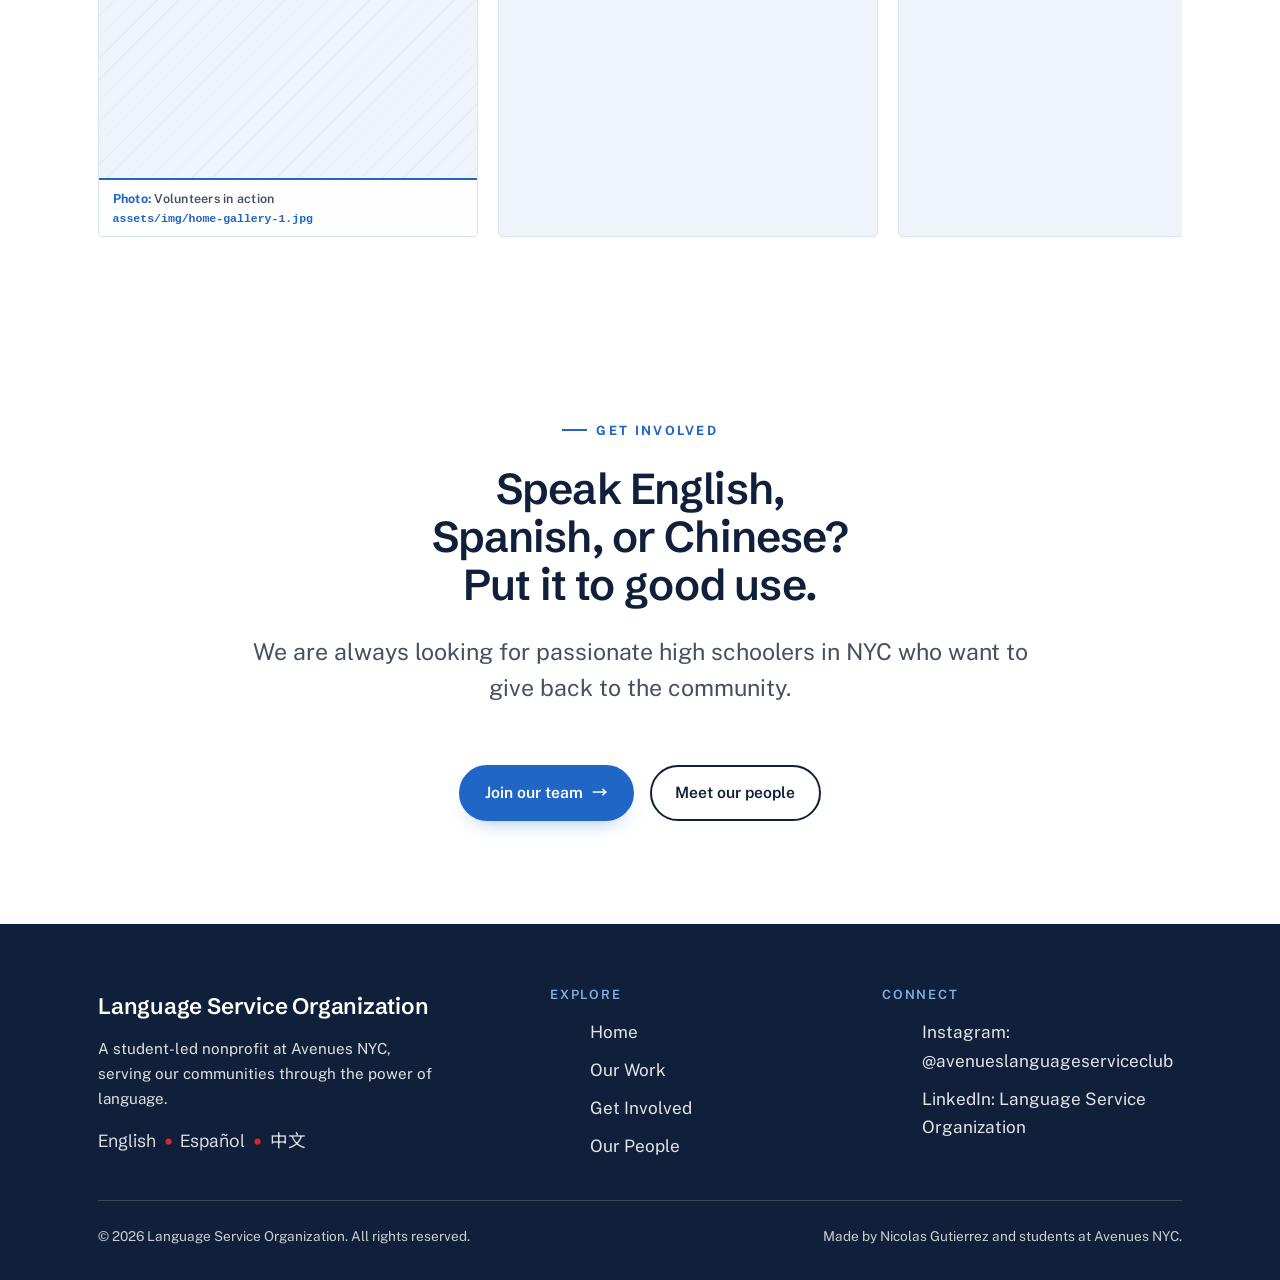
==== commit 3cf5d45f: "Remove 4 partners, add favicon (tab.jpg) - Remove La Opinion, Knowledge to Power Catalysts, Youth To" ====
--- a/index.html
+++ b/index.html
@@ -3,6 +3,8 @@
 <head>
   <meta charset="UTF-8" />
   <meta name="viewport" content="width=device-width, initial-scale=1.0" />
+  <link rel="icon" type="image/jpeg" href="assets/img/tab.jpg" />
+  <link rel="apple-touch-icon" href="assets/img/tab.jpg" />
   <title>Language Service Organization | Avenues NYC</title>
   <meta name="description" content="A student-led nonprofit at Avenues NYC using English, Spanish, and Chinese to serve New York City communities through translation, connection, and support." />
 
@@ -162,9 +164,9 @@
             <p class="stat__desc">High schoolers rotating across our service opportunities.</p>
           </div>
           <div class="stat" data-reveal data-delay="1">
-            <div class="stat__num" data-count="15">15</div>
+            <div class="stat__num" data-count="11">11</div>
             <div class="stat__label">Community partners</div>
-            <p class="stat__desc">St. Clement's, New Sanctuary Coalition, JASA, St. Peter's Church, MOCA, MintBox, Hudson Guild, Elliott-Chelsea Houses, Holy Apostles Soup Kitchen, KidsKnowRights, Queens Mutual Aid, Knowledge to Power Catalysts, Youth Today, La Opinión, and SpaceBridge / Visual Echo.</p>
+            <p class="stat__desc">St. Clement's, New Sanctuary Coalition, JASA, St. Peter's Church, MOCA, MintBox, Hudson Guild, Elliott-Chelsea Houses, Holy Apostles Soup Kitchen, KidsKnowRights, and Queens Mutual Aid.</p>
           </div>
           <div class="stat" data-reveal data-delay="2">
             <div class="stat__num" data-count="3">3</div>
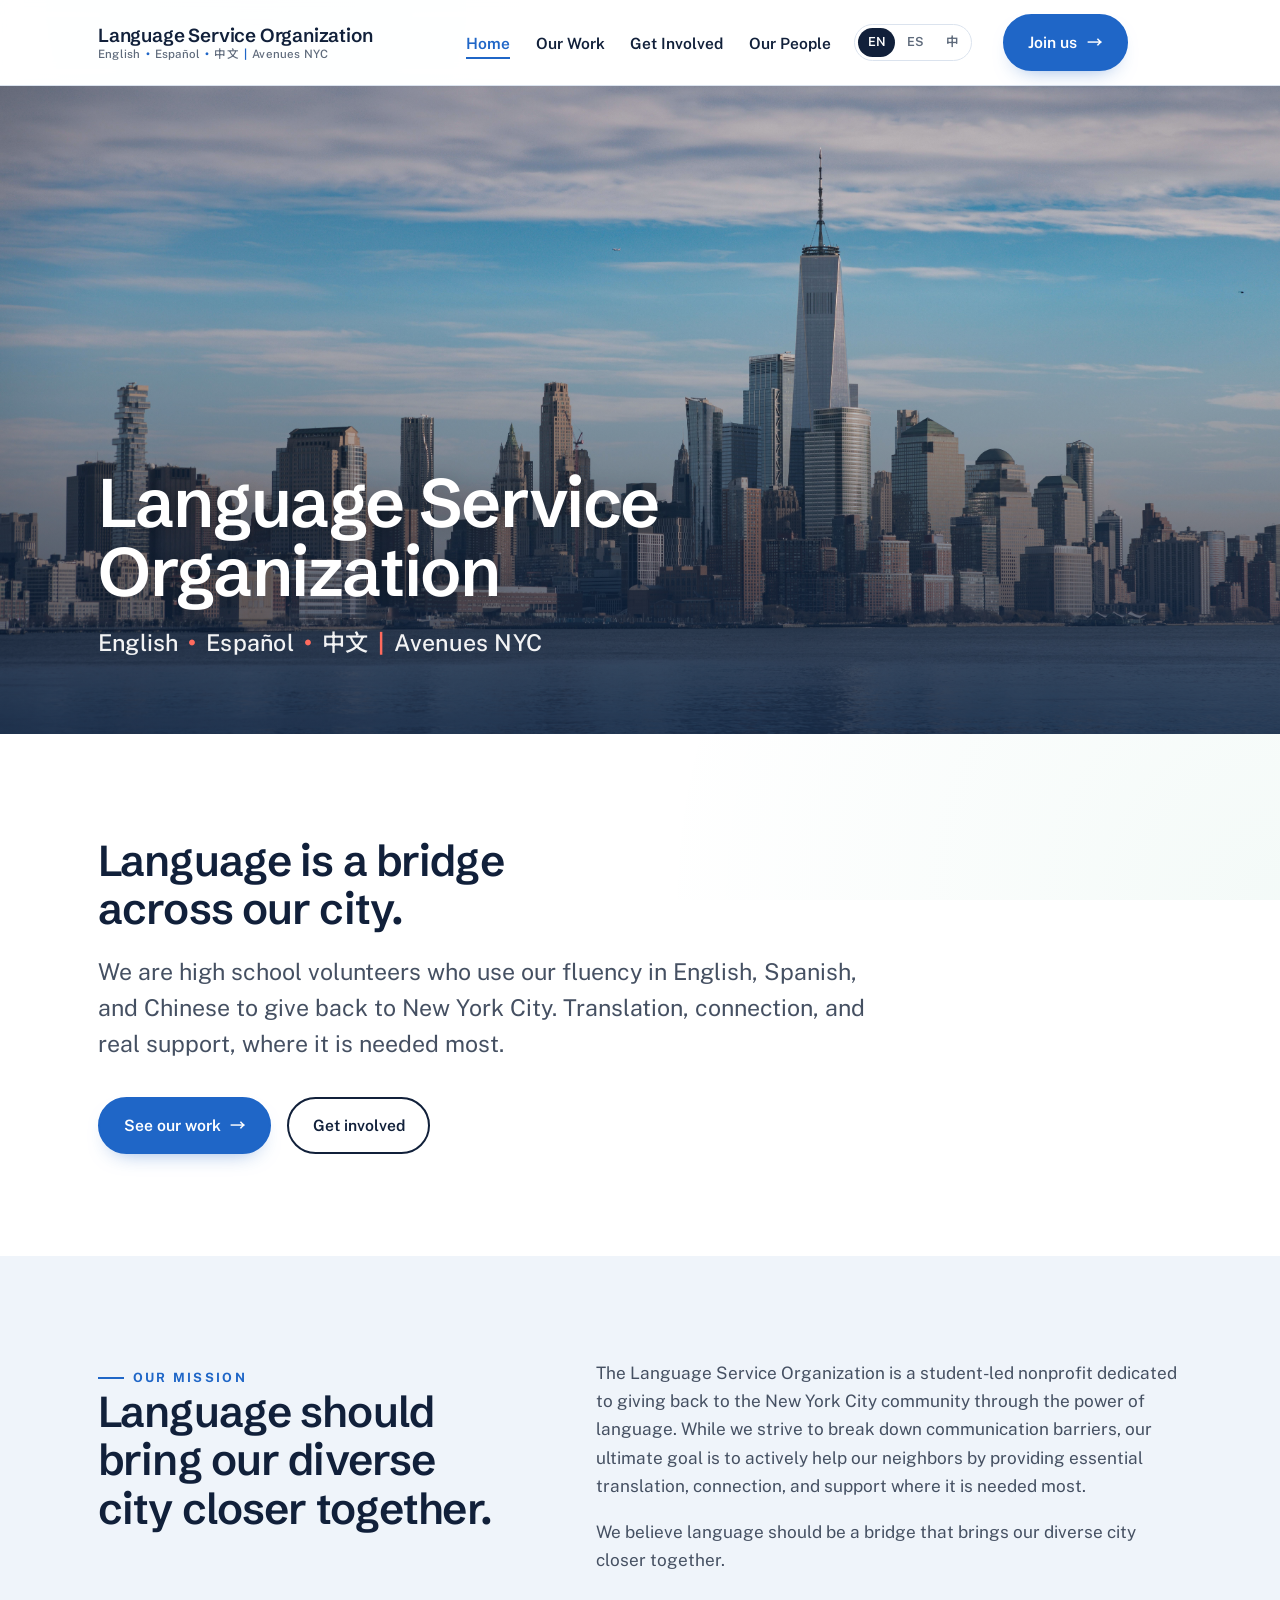
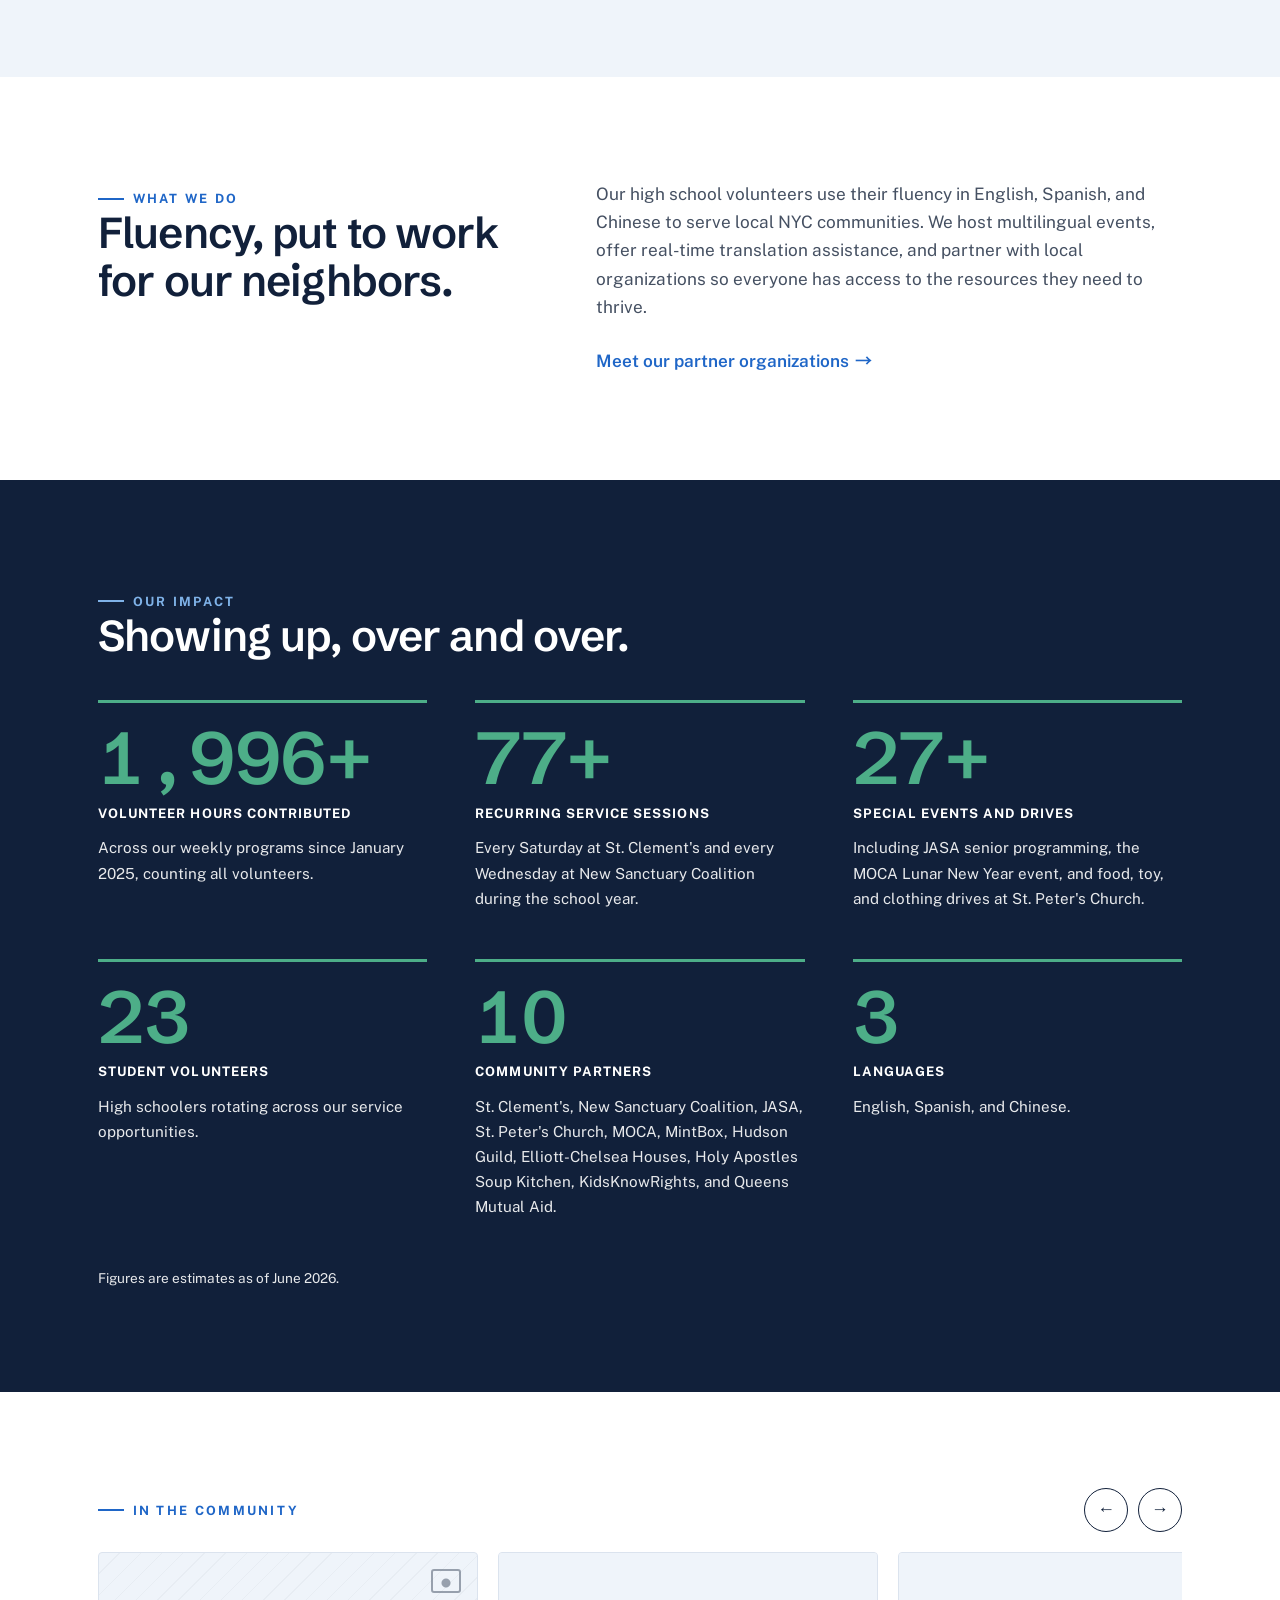
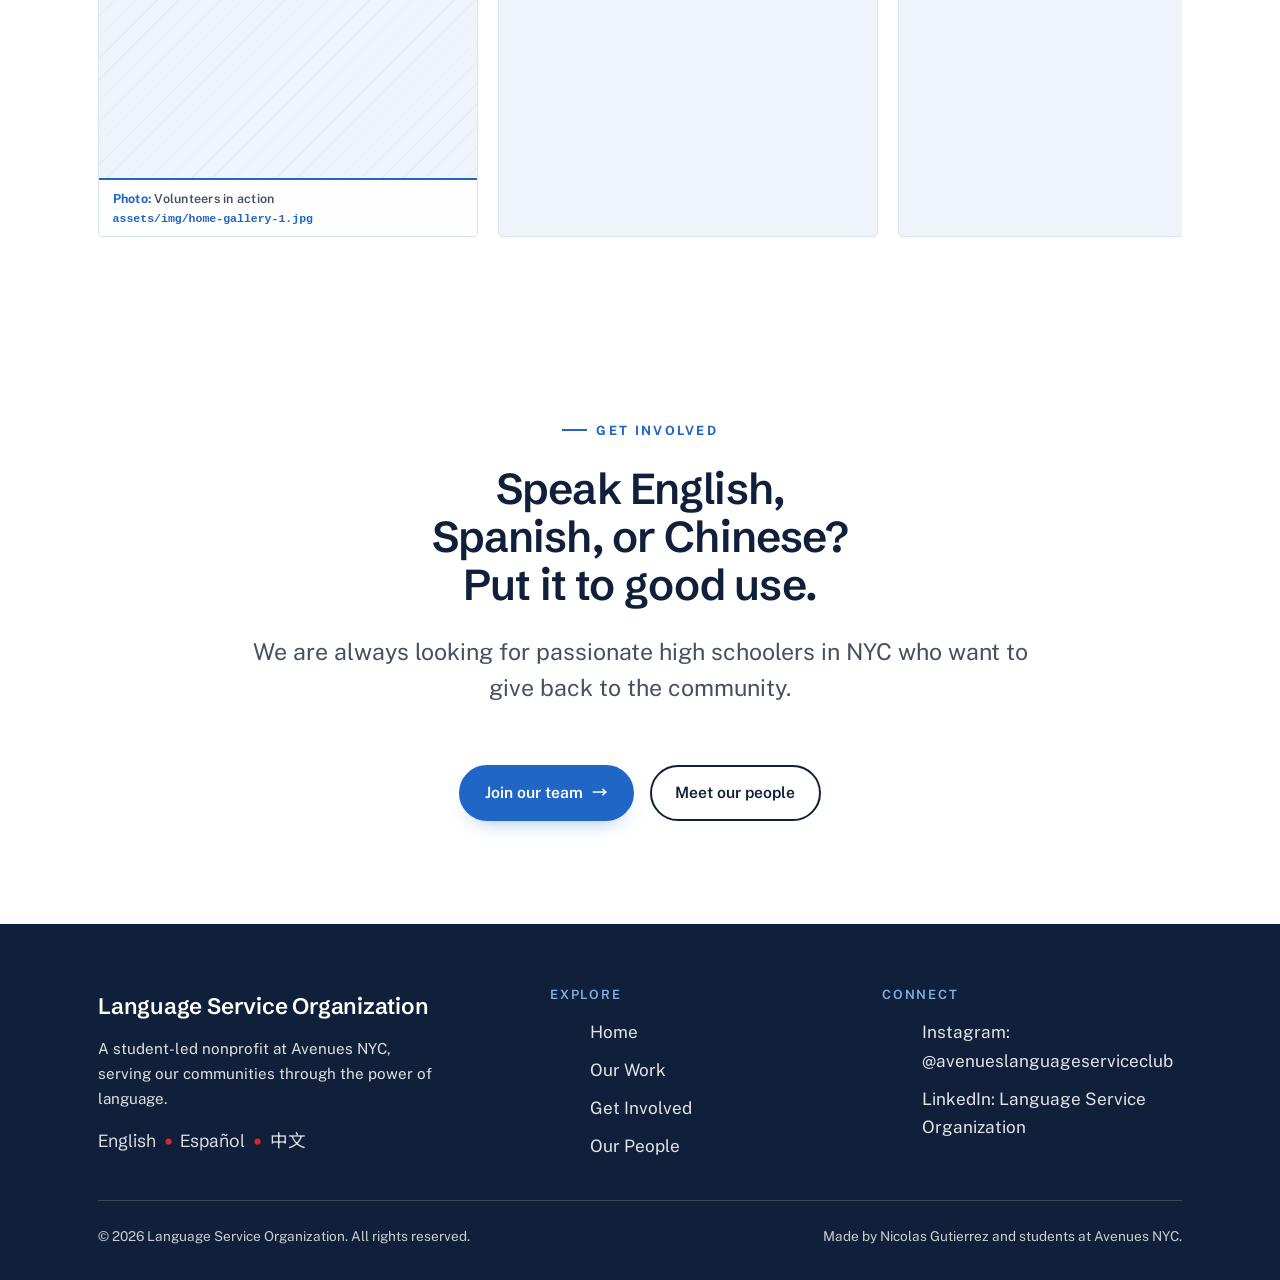
==== commit cb612b56: "Switch favicon to tab.png Use a PNG favicon (transparent-capable) on all four pages; update PHOTOS.m" ====
--- a/index.html
+++ b/index.html
@@ -3,8 +3,8 @@
 <head>
   <meta charset="UTF-8" />
   <meta name="viewport" content="width=device-width, initial-scale=1.0" />
-  <link rel="icon" type="image/jpeg" href="assets/img/tab.jpg" />
-  <link rel="apple-touch-icon" href="assets/img/tab.jpg" />
+  <link rel="icon" type="image/png" href="assets/img/tab.png" />
+  <link rel="apple-touch-icon" href="assets/img/tab.png" />
   <title>Language Service Organization | Avenues NYC</title>
   <meta name="description" content="A student-led nonprofit at Avenues NYC using English, Spanish, and Chinese to serve New York City communities through translation, connection, and support." />
 
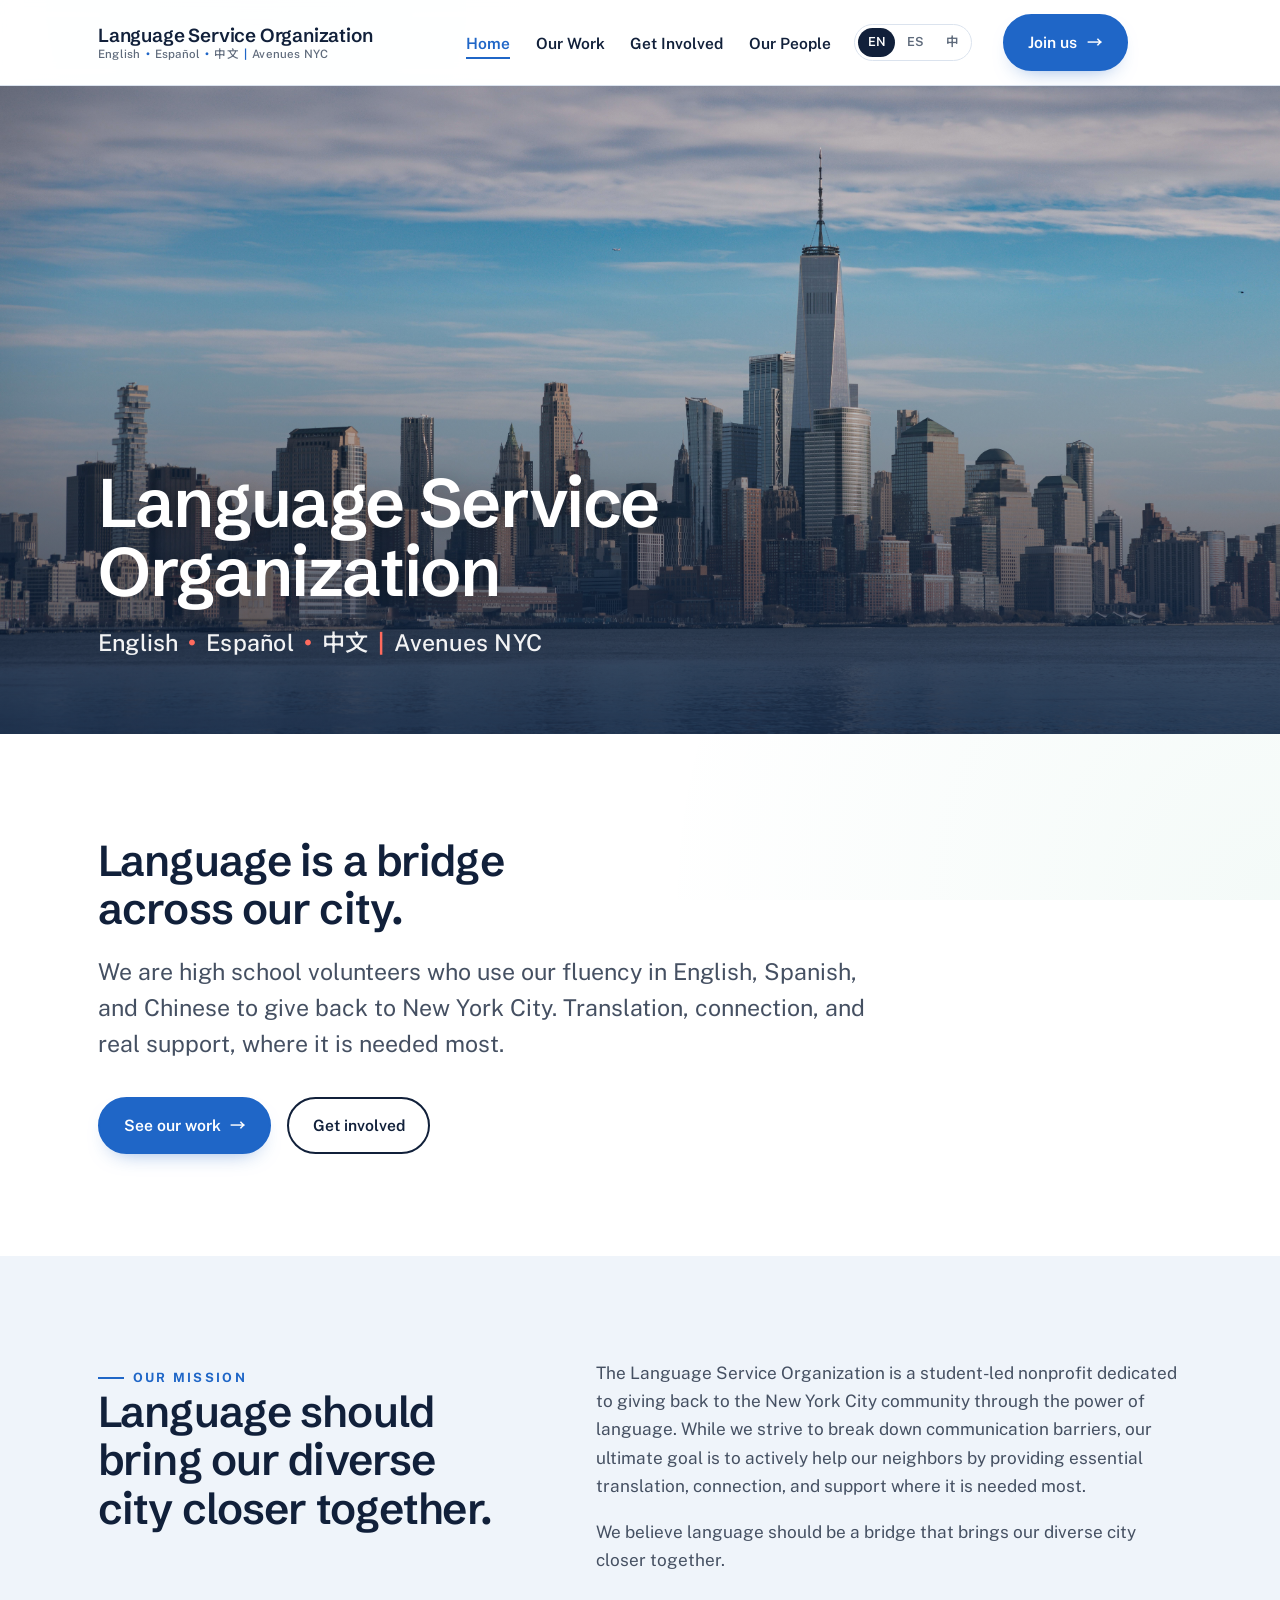
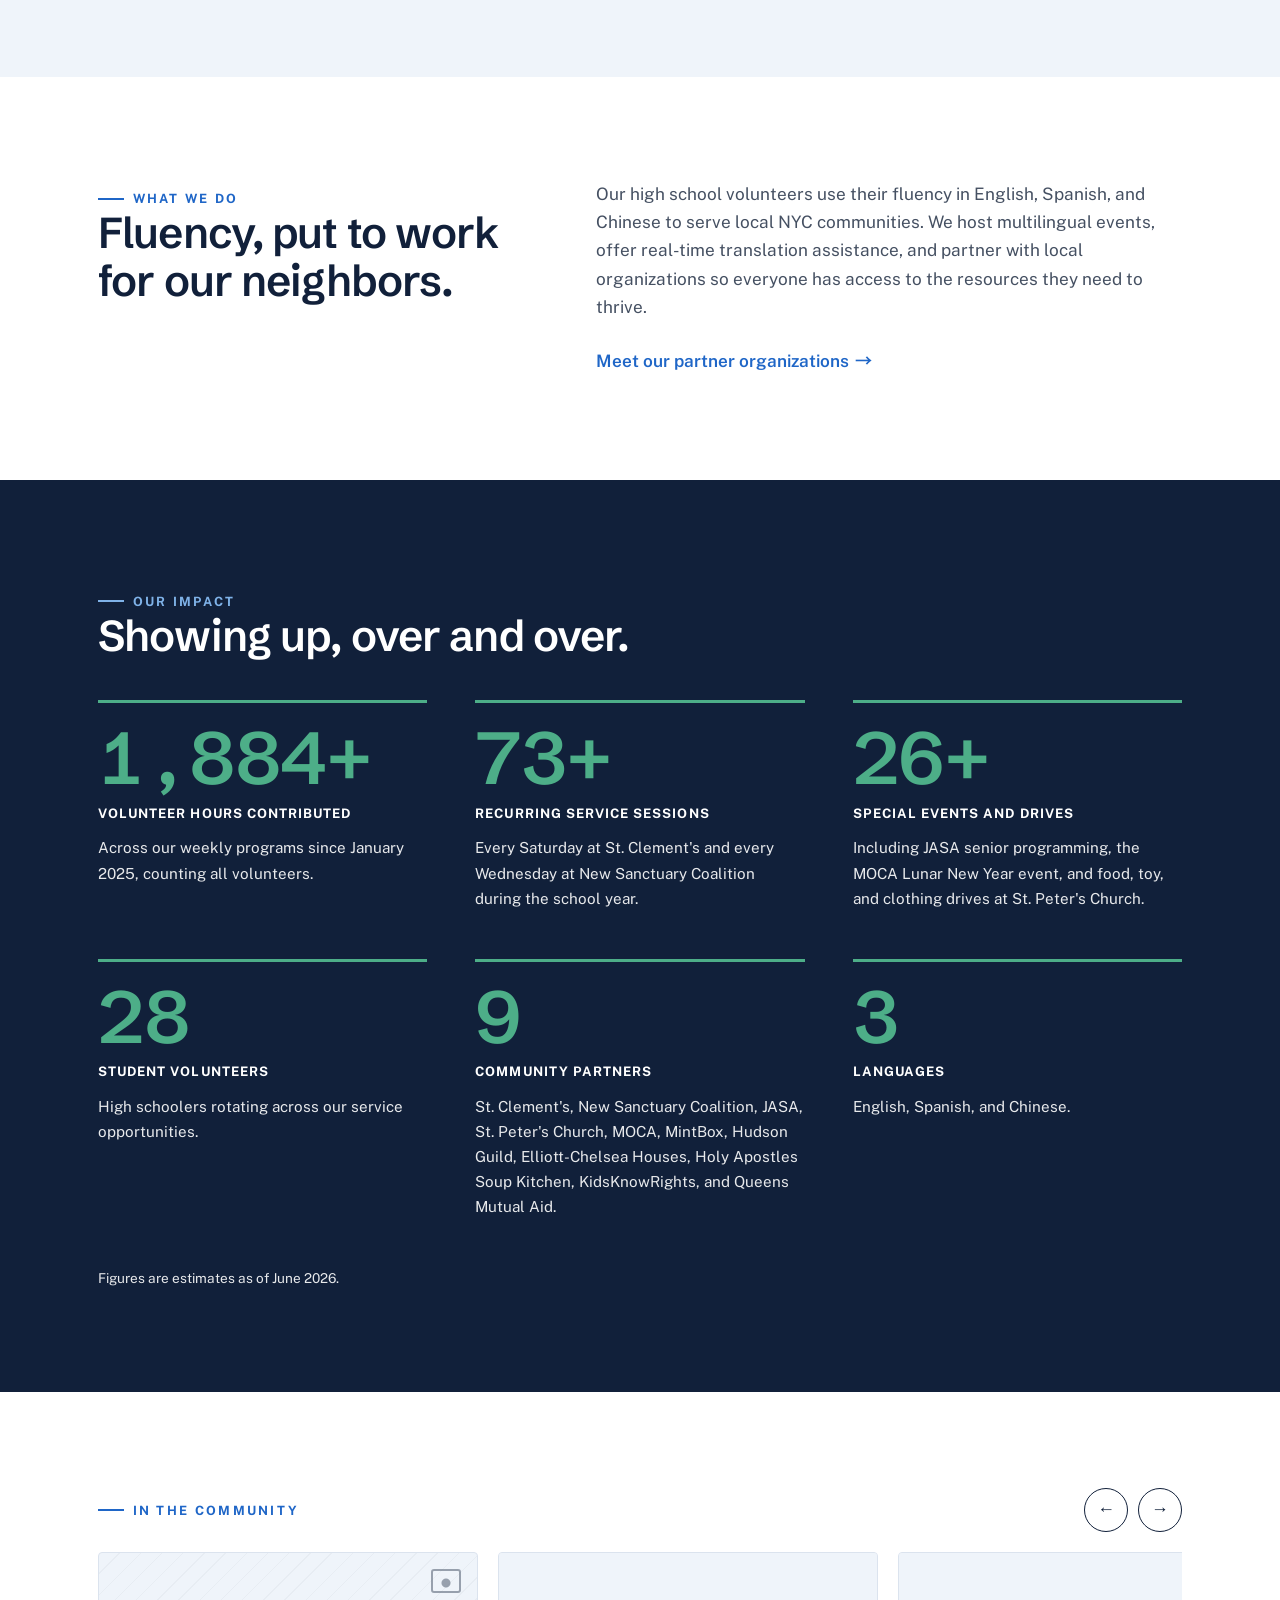
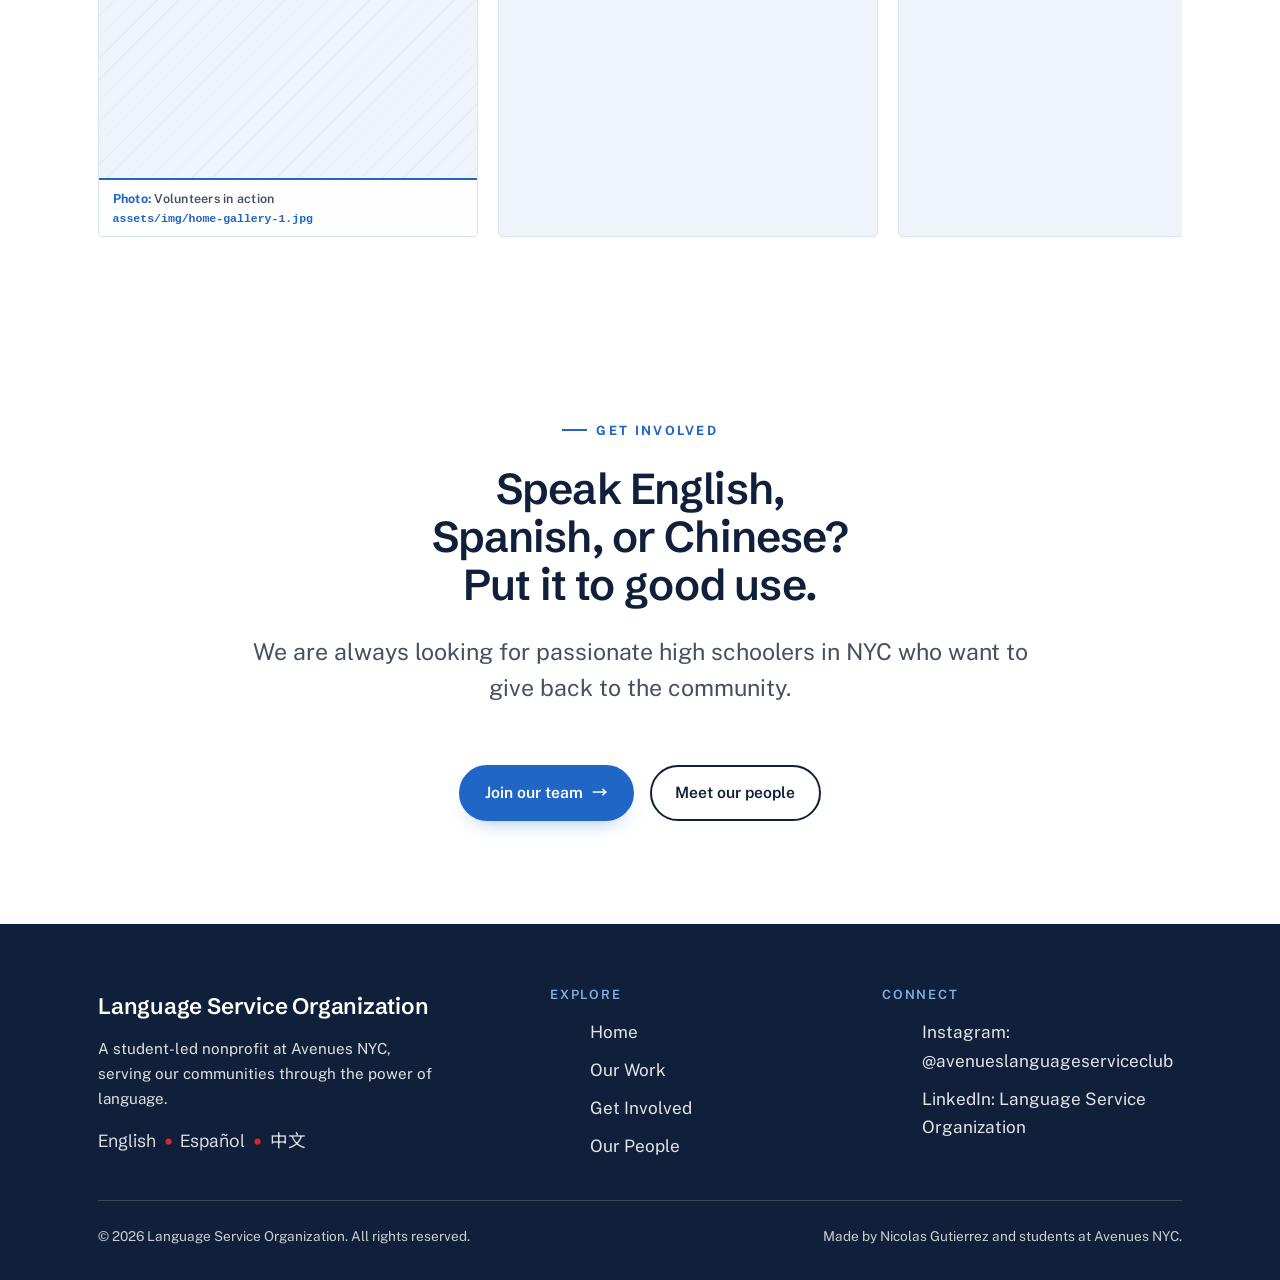
==== commit a976f503: "Drop President from Nicolas title; set volunteer stat to 33 - Nicolas Gutierrez: Founder & President" ====
--- a/index.html
+++ b/index.html
@@ -159,7 +159,7 @@
             <p class="stat__desc">Including JASA senior programming, the MOCA Lunar New Year event, and food, toy, and clothing drives at St. Peter's Church.</p>
           </div>
           <div class="stat" data-reveal>
-            <div class="stat__num" data-count="25">25</div>
+            <div class="stat__num" data-count="33">33</div>
             <div class="stat__label">Student volunteers</div>
             <p class="stat__desc">High schoolers rotating across our service opportunities.</p>
           </div>
--- a/assets/css/styles.css
+++ b/assets/css/styles.css
@@ -267,11 +267,13 @@
 @media (max-width: 860px) {
   .nav__toggle { display: inline-flex; }
   .nav__menu {
-    position: fixed; inset: 0 0 0 auto; width: min(82vw, 340px);
-    background: var(--paper); border-left: 1px solid var(--line);
+    position: fixed; top: 0; right: 0; bottom: auto; left: auto;
+    height: 100vh; height: 100dvh; width: min(82vw, 340px);
+    background: var(--white); border-left: 1px solid var(--line);
     transform: translateX(100%); transition: transform 0.35s var(--ease);
     padding: 6rem var(--gutter) 2rem; box-shadow: -30px 0 60px -40px rgba(21,34,50,0.5);
     display: flex; flex-direction: column; align-items: flex-start;
+    overflow-y: auto; z-index: 120;
   }
   .nav__menu[data-open="true"] { transform: translateX(0); }
   .nav__links { flex-direction: column; align-items: flex-start; gap: 1.4rem; font-size: 1.15rem; }
@@ -279,7 +281,8 @@
   .nav__cta { margin: 1rem 0 0; }
   .lang-switch { margin-top: 1.5rem; }
   .nav-backdrop {
-    position: fixed; inset: 0; background: rgba(21,34,50,0.4);
+    position: fixed; top: 0; right: 0; bottom: auto; left: 0;
+    height: 100vh; height: 100dvh; background: rgba(21,34,50,0.55);
     opacity: 0; pointer-events: none; transition: opacity 0.3s var(--ease); z-index: 90;
   }
   .nav-backdrop[data-open="true"] { opacity: 1; pointer-events: auto; }
